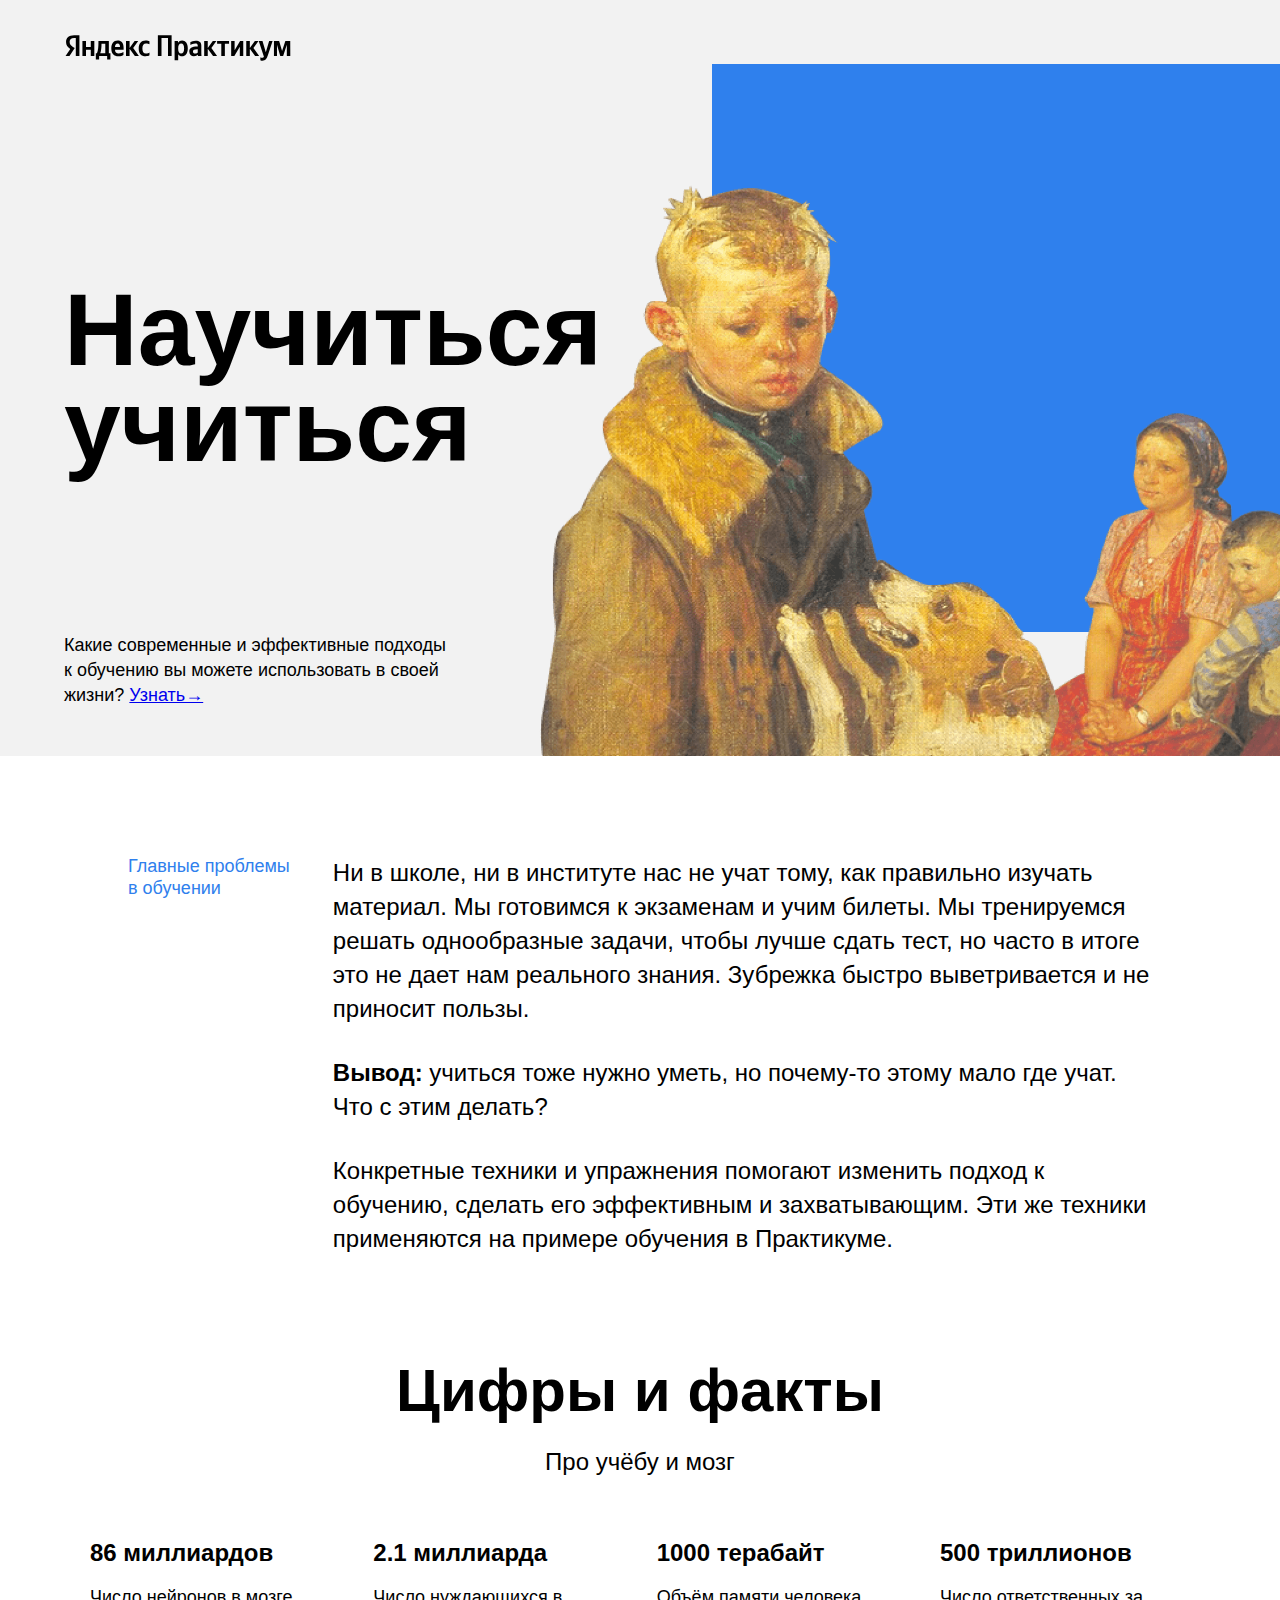
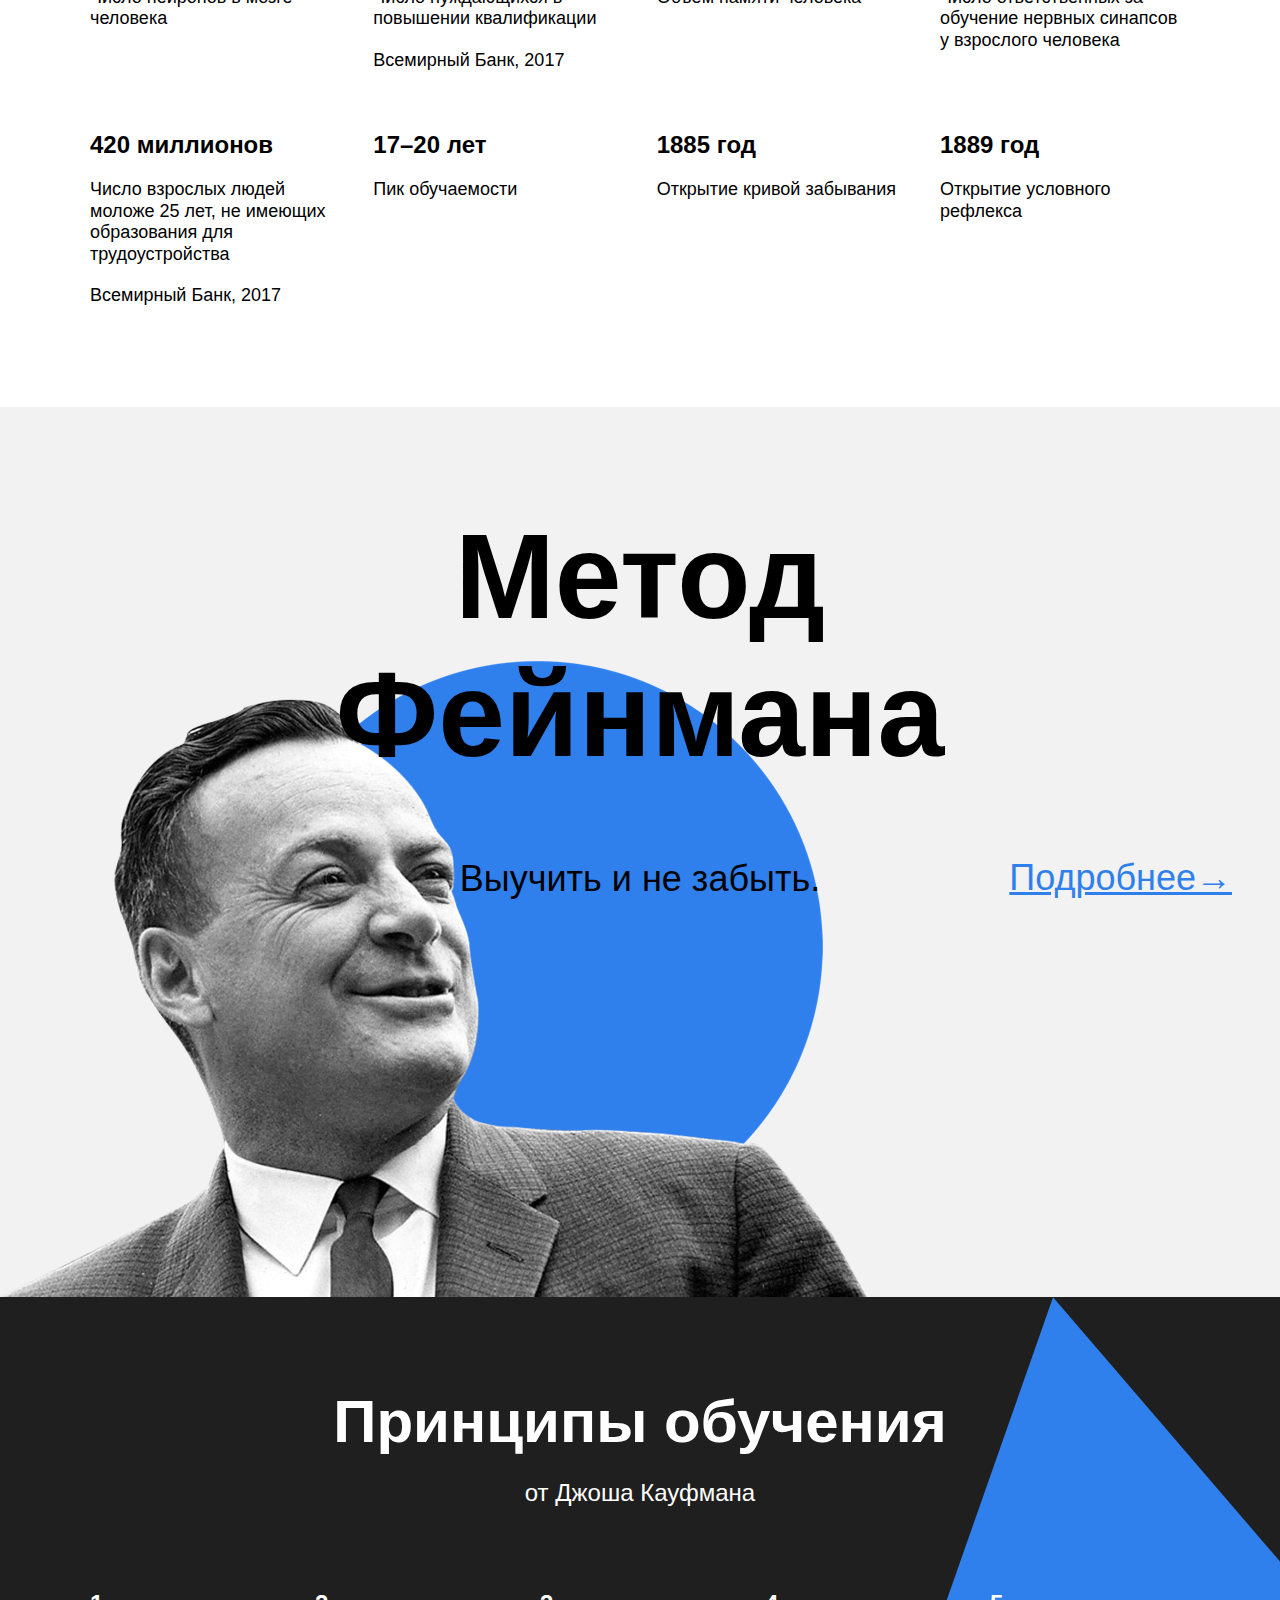
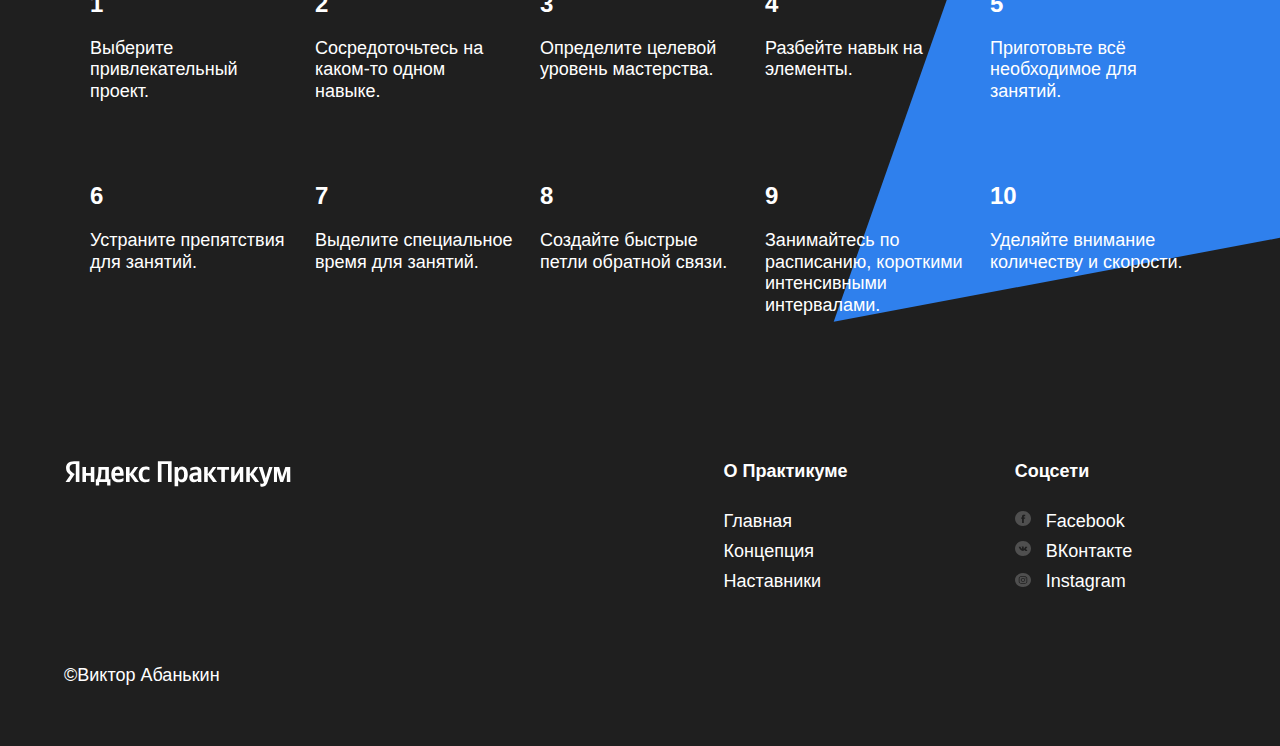
==== index.html @ 5f10776d "Готовая работа" ====
<!DOCTYPE html>
<html lang="ru">
<head>
    <meta charset="UTF-8">
    <meta name="viewport" content="width=device-width, initial-scale=1.0">
    <link rel="stylesheet" href="normalize.css">
    <link rel="stylesheet" href="style.css">
    <title>Научить учиться</title>
</head>

<body class="page">
    <header class="header"> 
        <img class="logo logo_place_header" src="images/logo_place_header.svg" alt="Yandex">
        <h1 class="title header__title">Научиться учиться</h1>
        <p class="subtitle header__subtitle">Какие современные и эффективные подходы к обучению вы можете использовать в своей жизни?        <a href="#" lang="ru" class="header__link">Узнать→</a></p>
        <img class="main-illustration header__main-illustration" src="images/two_again.png" alt="[изображение из картины 'опять двойка']">
        <div class="square-pic header__square-pic"></div>
    </header>

    <div class="content">
        <section class="description">
            <div class="two-columns">
                <h2 class="two-columns__brief">Главные проблемы в обучении</h2>
                <div class="two-columns__main-text">
                <p class="two-columns__paragraph">Ни в школе, ни в институте нас не учат тому, как правильно изучать материал. Мы готовимся к экзаменам и учим билеты. Мы тренируемся решать однообразные задачи, чтобы лучше сдать тест, но часто в итоге это не дает нам реального знания. Зубрежка быстро выветривается и не приносит пользы.</p>
                <p class="two-columns__paragraph two-columns__paragraph_dop"><span class="two-columns__span-accent">Вывод:</span> учиться тоже нужно уметь, но почему-то этому мало где учат. Что с этим делать?</p>
                <p class="two-columns__paragraph two-columns__paragraph_dop">Конкретные техники и упражнения помогают изменить подход к обучению, сделать его эффективным и захватывающим. Эти же техники применяются на примере обучения в Практикуме.</p>
                </div>
            </div>
        </section>       
        <section class="digits">
            <h3 class="title section-title section-title_margin">Цифры и факты</h3>
            <p class="subtitle section-subtitle">Про учёбу и мозг</p>
            <div class="table table_margin">
                <div class="table__cell">
                    <h4 class="table__heading">86 миллиардов</h4>
                    <p class="table__text">Число нейронов в мозге человека</p>
                </div>
                <div class="table__cell">
                    <h4 class="table__heading">2.1 миллиарда</h4>
                    <p class="table__text">Число нуждающихся в повышении квалификации</p>
                    <p class="table__text">Всемирный Банк, 2017</p>
                </div>
                <div class="table__cell">
                    <h4 class="table__heading">1000 терабайт</h4>
                    <p class="table__text">Объём памяти человека</p>
                </div>    
                <div class="table__cell">
                    <h4 class="table__heading">500 триллионов</h4>
                    <p class="table__text">Число ответственных за обучение нервных синапсов у взрослого человека</p>
                </div>
                <div class="table__cell">
                    <h4 class="table__heading">420 миллионов</h4>
                    <p class="table__text">Число взрослых людей моложе 25 лет, не имеющих образования для трудоустройства</p>
                    <p class="table__text">Всемирный Банк, 2017</p>
                </div>
                <div class="table__cell">
                    <h4 class="table__heading">17–20 лет</h4>
                    <p class="table__text">Пик обучаемости</p>
                </div>
                <div class="table__cell">
                    <h4 class="table__heading">1885 год</h4>
                    <p class="table__text">Открытие кривой забывания</p>
                </div>
                <div class="table__cell">
                    <h4 class="table__heading">1889 год</h4>
                    <p class="table__text">Открытие условного рефлекса</p>
                </div>
            </div>       
        </section>    
        <sectoin class="feynman">
            <div>
                <h5 class="title feynman__title">Метод Фейнмана</h5>
                <p class ="subtitle feynman__subtitle">Выучить и не забыть.</p>
            </div>
            <img class="feynman__main-illustration" src="images/feynman.png" alt="[Фотография Фейнмана]">
            <a href="#" lang="ru" class="feynman__link">Подробнее→</a>
        </sectoin>    
        <section class="kaufman digits">
            <h6 class="section-title_theme_dark section-title title">Принципы обучения</h6>
            <p class="section-subtitle_theme_dark section-subtitle subtitle">от Джоша Кауфмана</p>
            <div class="table table_theme_dark">
                <div class="table__cell-theme-dark">
                    <h7 class="table__heading_theme_dark table__heading">1</h7>
                    <p class="table__text_theme_dark table__text">Выберите привлекательный проект.</p>
                </div>
                <div class="table__cell-theme-dark">
                    <h7 class="table__heading_theme_dark table__heading">2</h7>
                    <p class="table__text_theme_dark table__text">Сосредоточьтесь на каком-то одном навыке.</p>
                </div>
                <div class="table__cell-theme-dark">
                    <h7 class="table__heading_theme_dark table__heading">3</h7>
                    <p class="table__text_theme_dark table__text">Определите целевой уровень мастерства.</p>
                </div>
                <div class="table__cell-theme-dark">
                    <h7 class="table__heading_theme_dark table__heading">4</h7>
                    <p class="table__text_theme_dark table__text">Разбейте навык на элементы.</p>
                </div>
                <div class="table__cell-theme-dark">
                    <h7 class="table__heading_theme_dark table__heading">5</h7>
                    <p class="table__text_theme_dark table__text">Приготовьте всё необходимое для занятий.</p>
                </div>
                <div class="table__cell-theme-dark">
                    <h7 class="table__heading_theme_dark table__heading">6</h7>
                    <p class="table__text_theme_dark table__text">Устраните препятствия для занятий.</p>
                </div>
                <div class="table__cell-theme-dark">
                    <h7 class="table__heading_theme_dark table__heading">7</h7>
                    <p class="table__text_theme_dark table__text">Выделите специальное время для занятий.</p>
                </div>
                <div class="table__cell-theme-dark">
                    <h7 class="table__heading_theme_dark table__heading">8</h7>
                    <p class="table__text_theme_dark table__text">Создайте быстрые петли обратной связи.</p>
                </div>
                <div class="table__cell-theme-dark">
                    <h7 class="table__heading_theme_dark table__heading">9</h7>
                    <p class="table__text_theme_dark table__text">Занимайтесь по расписанию, короткими интенсивными интервалами.</p>
                </div>
                <div class="table__cell-theme-dark">
                    <h7 class="table__heading_theme_dark table__heading">10</h7>
                    <p class="table__text_theme_dark table__text">Уделяйте внимание количеству и скорости.</p>
                </div>
            </div> 
            <div class="kaufman__triangle"></div>     
        </section>
    </div>

    <footer class="footer">
        <div class="footer__columns">
            <div class="footer__column-copyright">
                <img class="logo logo_place_footer" src="images/logo_place_footer.svg" alt="Yandex">
                <div class="footer__author">©Виктор Абанькин</div>
            </div>
            <div class="footer__column-dop">
                <div class="footer__column-info">
                    <h8 class="footer__column-heading subtitle">О Практикуме</h8>
                    <div class="footer__column-links subtitle">
                        <a href="#" lang="ru" class="footer__column-link footer__column-link_first">Главная</a>
                        <a href="#" lang="ru" class="footer__column-link">Концепция</a>
                        <a href="#" lang="ru" class="footer__column-link footer__column-link_last">Наставники</a>
                    </div>
                </div>
                <div class="footer__column-social">
                    <h8 class="footer__column-heading subtitle">Соцсети</h8>
                    <div class="footer__column-links subtitle">
                        <a href="#" lang="en" class="footer__column-link footer__column-link_first">
                            <img class="footer__social-icon" src="images/facebook_color_white.svg" alt="[Значок]">
                            Facebook</a>
                        <a href="#" lang="ru" class="footer__column-link">
                            <img class="footer__social-icon" src="images/vk_color_white.svg" alt="[Значок]">
                            ВКонтакте</a>
                        <a href="#" lang="en" class="footer__column-link footer__column-link_last">
                            <img class="footer__social-icon" src="images/instagram_color_white.svg" alt="[Значок]">
                            Instagram</a>
                    </div>
                </div>
            </div>
        </div>
    </footer>


</body>
</html>
---- style.css ----
.page {
    font-family: 'Helvetica Neue', 'Arial', sans-serif;
    min-width: 1100px;
    max-width: 1600px; 
    width: 100vw;
    margin: 0;
    padding: 0;
    display: flex;
    flex-wrap: wrap;
    background-size: cover;    
    position: relative;
    width: 100%;
    height: 100%;
}

.header {
    background-color: #f2f2f2 ;
    min-height: 600px;
    max-height: 756px;
    position: relative;
    width: 100vw;
    height: 100vh;
    margin-bottom: 100px;
    display: flex;
    flex-wrap: wrap;
    align-self: center; 
}

.logo {
    width: 228px;
    height: 32px;
}

.logo_place_header {
    top: 30px;
    left: 64px;
    justify-self: center;
    z-index: 3;
    position: absolute;
    
}

.header__title {
    width: 730px;
    line-height: 96px;
    margin-left: 64px;
    font-size: 102px;
    z-index: 3;
    align-self: center;
    margin-top: 0;
    margin-bottom: 0;
}

.title {
    font-weight: 600;
    
}

.header__subtitle {
    width: 388px;
    line-height: 25px;
    bottom:30px;
    left: 64px;
    font-size: 18px;
    z-index: 3;
    position: absolute;
}

.subtitle {
    font-weight: normal;
}

.main-illustration {
    width: 765px;
    height: 608px;
}

.header__main-illustration {
    right: 0;
    bottom: 0;
    position: absolute;
    z-index: 2;   
}

.square-pic {
    width: 568px;
    height: 568px;
}

.header__square-pic {
    background-color:  #2f80ed;
    top: 64px;
    right: 0;
    position: absolute;
    z-index: 1;
}


.description {
    width: 100%;
    width: 100vw;
    padding: 0;
    margin: 0;
    display: flex; 
    min-width: 1100px;
    max-width: 1600px;   
}

.two-columns {
    display: flex;
    top: 100px;
    width: 80%;
    justify-content: space-between;
    margin-left: 10%;
    margin-right: 10%;
}

.two-columns__brief {
    width: 175px;
    line-height: 1.2;
    font-size: 18px;
    font-weight: normal;
    color: #2f80ed;
    margin-top: 0;
}

.two-columns__main-text {
    font-size: 24px;
    line-height: 34px;
    font-weight: 600;
    width: 80%;
    min-width: 784px;
    align-items: stretch;
    flex-wrap: wrap;
}

.two-columns__paragraph {
    font-size: 24px;
    line-height: 34px;
    font-weight: normal;
    flex-wrap: wrap;
    margin: 0;
    
}

.two-columns__paragraph_dop {
    margin-top: 30px;
}

.two-columns__span-accent {
    font-weight: bold;
}

.digits {
    min-width: 1100px;
    max-width: 1600px; 
    width: 100vw;
    padding: 0;
    margin: 0;
    width: 100vw;   
}

.section-title {
    line-height: 1.15;
    font-size: 60px;
    width: 60%;
    margin-left: 20%;
    margin-right: 20%;
    text-align: center;
}

.section-title_margin {
    margin-top: 100px;
    margin-bottom: 20px;
}

.section-subtitle {
    margin:0;
    line-height: 34px;
    font-size: 24px;
    width: 60%;
    margin-left: 20%;
    margin-right: 20%;
    text-align: center;
}

.table {
    width: 1100px;
    display: flex; 
    flex-wrap: wrap;
    flex-direction: row;
    justify-content: space-between;
    margin-right: auto;
    margin-left: auto;
}

.table_margin {
    margin-bottom: 100px;
}

.table__cell {
    margin-top: 60px;
    width: 250px; 
}

.table__heading {
    margin: 0;
    line-height: 1.15;
    font-size: 24px;
    font-weight: 600;
}

.table__text {
    line-height: 1.2;
    font-size: 18px;
    font-weight: normal;
    margin-top: 20px;
    margin-bottom: 0;
}

.feynman {
    background-color: #f2f2f2;
    display: flex;
    justify-content: center;
    position: relative;
    width: 100vw;
    height: 890px;
    padding: 0;
    margin: 0;
    text-align: center;
    min-width: 1100px;
    max-width: 1600px; 
    width: 100vw;
}

.feynman__title {
    font-size: 120px;
    margin-top: 100px;
    margin-left: auto;
    margin-right: auto;
    margin-bottom: 70px;
    width: 648px;
    line-height: 1.15;
    position: relative;
    z-index: 5;   
}

.feynman__subtitle {
    line-height: 51px;
    font-size: 36px;
    text-align: center;
    position: relative;
    z-index: 2;
}

.feynman__main-illustration {
    width: 867px;
    height: 637px;
    left:0;
    bottom: 0;
    position: absolute;
    z-index: 1;   
}

.feynman__link {
    line-height: 51px;
    font-size: 36px;
    font-weight: normal;
    color: #2f80ed;
    position: absolute;
    right: 48px;
    top: 50%;
}

.kaufman{
    background-color: #1f1f1f;
    overflow: hidden;
    color: white;
    padding: 0;
    margin: 0;   
    position: relative;
    background-image: url(images/kaufman-triangle.svg);
    background-size: 877px 877px;
    background-repeat: no-repeat;
    background-position: top right -210px;
}

.table_theme_dark {
    margin: 0 auto;
    padding-top: 80px;
}

.section-title_theme_dark {
    margin-bottom: 20px;
    margin-top: 90px;
}

.section-subtitle_theme_dark{
    margin-top: 0;
    margin-bottom: 0;
}

.table__cell-theme-dark {
    width: 200px;
    margin-bottom: 80px;
}

.table__heading_theme_dark {
    margin: 0;
}

.footer {
    min-height: 350px;
    background-color: #1f1f1f;
    width: 100%;
    padding: 0;
    margin: 0;

}

.footer__columns {
    margin-top: 60px;
    margin-bottom: 40px;
    width: 90%;
    margin-left: auto;
    margin-right: auto;
    color: white;
    display: flex;
    flex-wrap: wrap;
    flex-basis: 711px;
}

.footer__column-copyright{
    width: 50%;
}

.logo_place_footer{}

.footer__author {
    bottom: 40px;
    position: absolute;
    line-height: 25px;
    font-size: 18px;
    font-weight: normal;
    margin-top: 18px;
    margin-bottom: 18px;
}

.footer__column-dop {
    display: flex;
    flex-wrap: wrap; 
    justify-content: space-around; 
    width: 50%;
    float: left;
}

.footer__column-heading{
    line-height: 30px;
    font-size: 18px;
    font-weight: 600;
}

.footer__column-links {
    display: flex;
    flex-direction: column;
}

.footer__column-link{
    color: white;
    line-height: 30px;
    font-size: 18px;
    text-decoration: none;
}

.footer__column-link_first {
    margin-top: 20px;
}

.footer__column-link_last {
    margin-bottom: 16px;
}

.footer__social-icon {
    margin-right: 10px;
}
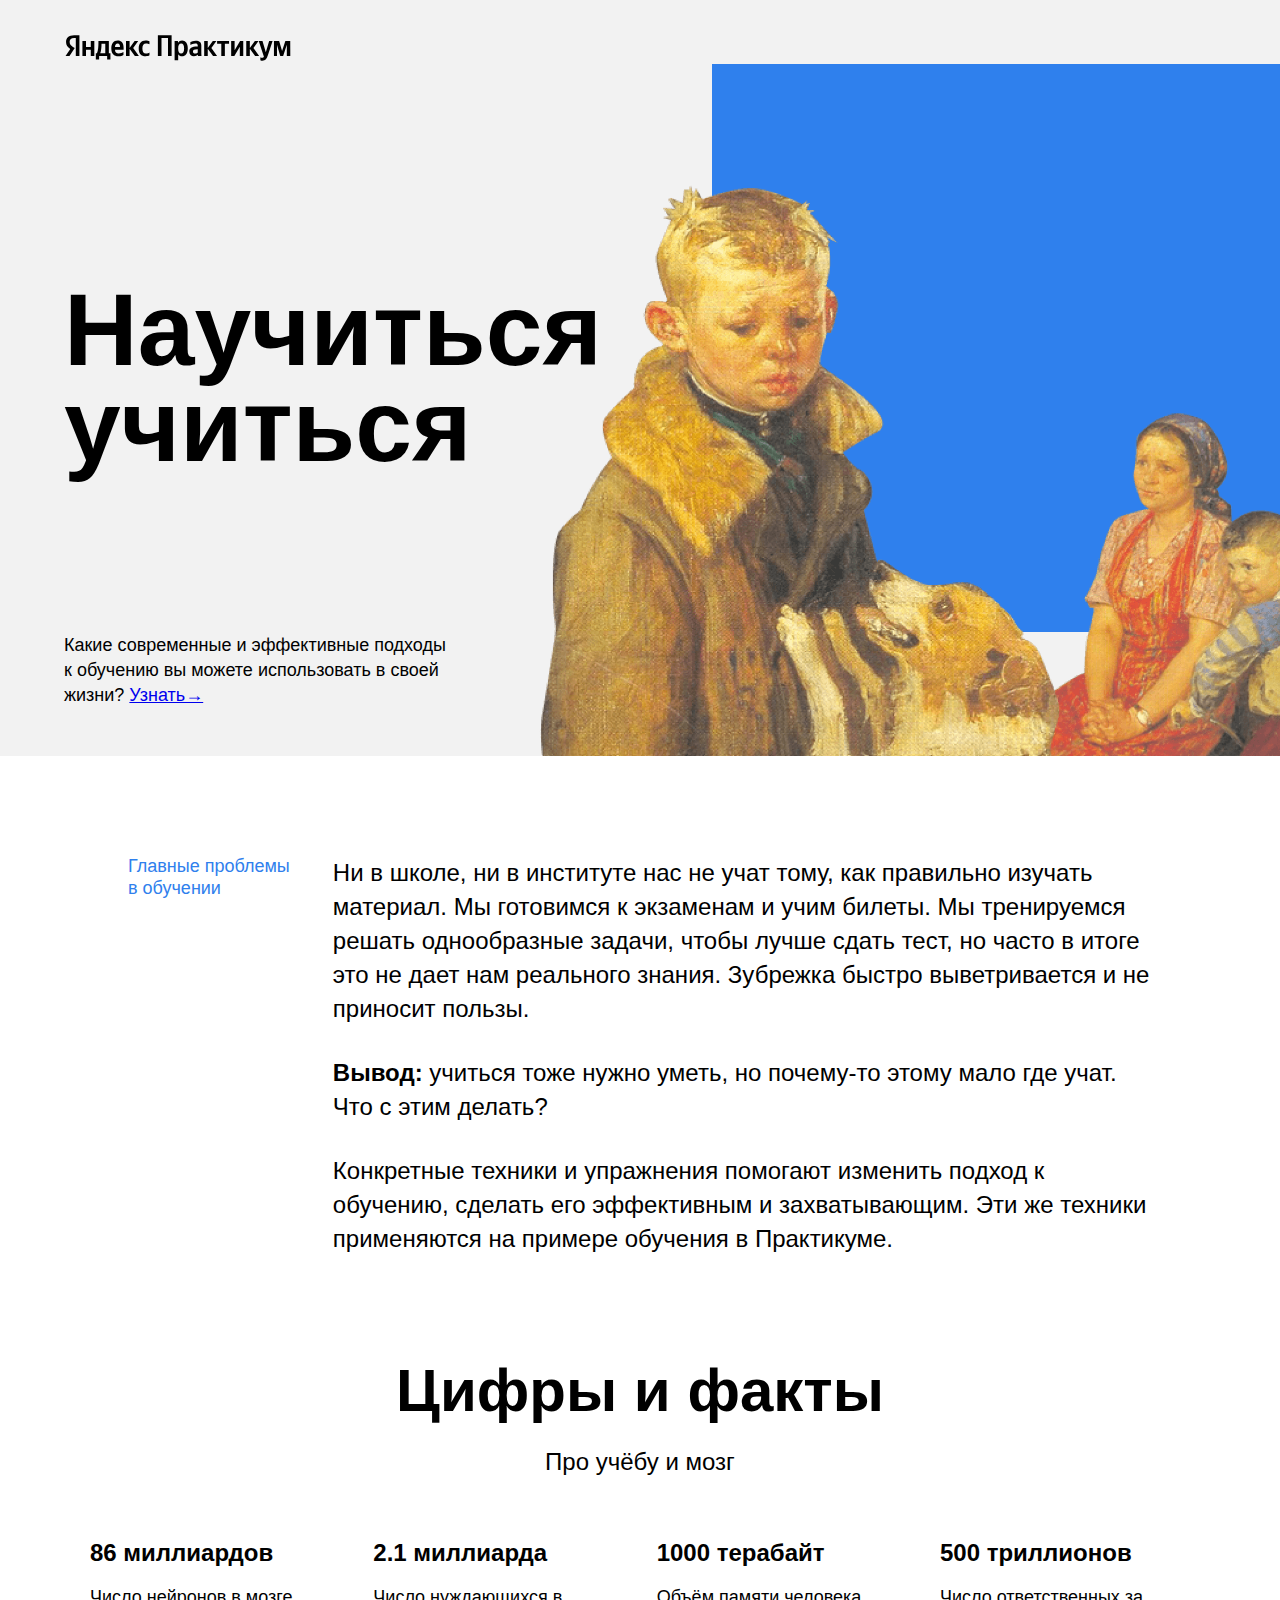
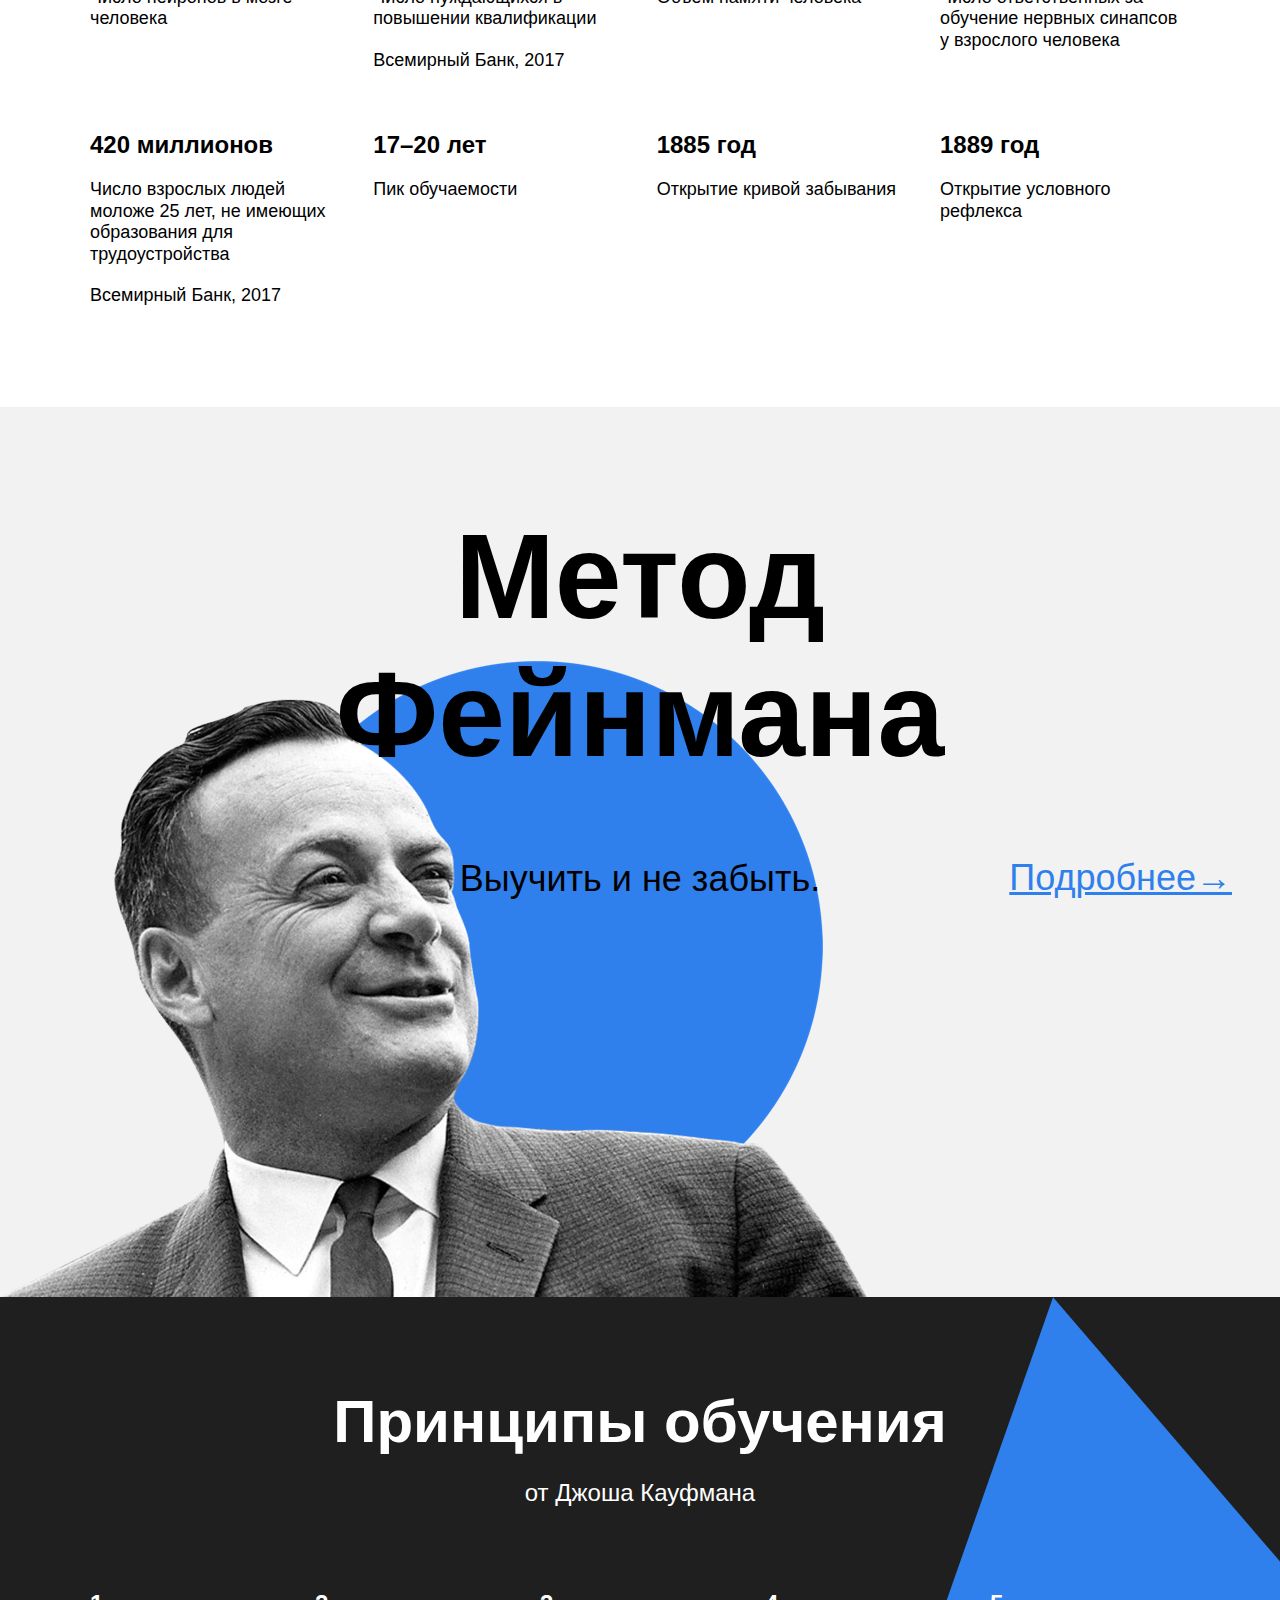
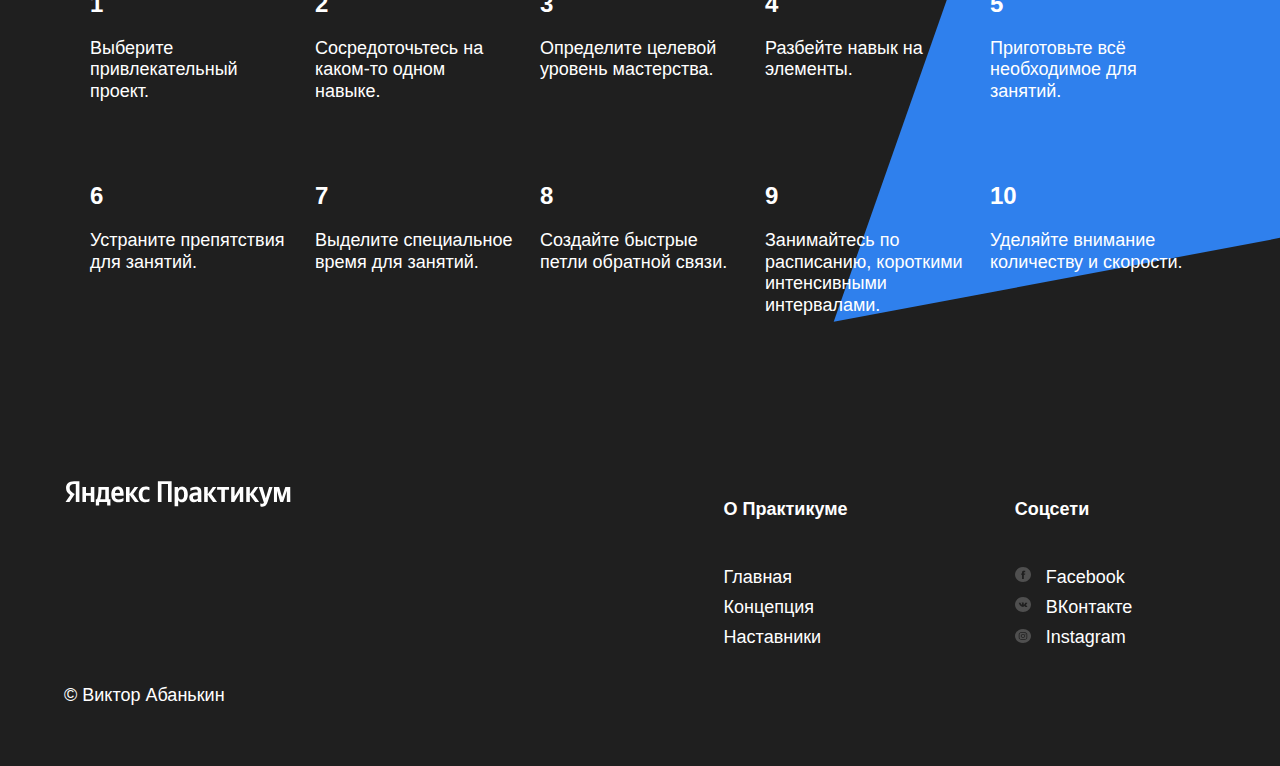
==== commit 5f341ddd: "изменение прокрутки, редактирование расположения в каталоге, поправка стилей" ====
--- a/index.html
+++ b/index.html
@@ -3,21 +3,21 @@
 <head>
     <meta charset="UTF-8">
     <meta name="viewport" content="width=device-width, initial-scale=1.0">
-    <link rel="stylesheet" href="normalize.css">
-    <link rel="stylesheet" href="style.css">
+    <link rel="stylesheet" href="styles/normalize.css">
+    <link rel="stylesheet" href="styles/style.css">
     <title>Научить учиться</title>
 </head>
 
 <body class="page">
     <header class="header"> 
-        <img class="logo logo_place_header" src="images/logo_place_header.svg" alt="Yandex">
-        <h1 class="title header__title">Научиться учиться</h1>
-        <p class="subtitle header__subtitle">Какие современные и эффективные подходы к обучению вы можете использовать в своей жизни?        <a href="#" lang="ru" class="header__link">Узнать→</a></p>
+        <img class="logo logo_place_header" src="images/logo_place_header.svg" alt="Яндекс">
+        <h1 class="header__title">Научиться учиться</h1>
+        <p class="header__subtitle">Какие современные и эффективные подходы к обучению вы можете использовать в своей жизни?        <a href="#" lang="ru" class="header__link">Узнать→</a></p>
         <img class="main-illustration header__main-illustration" src="images/two_again.png" alt="[изображение из картины 'опять двойка']">
         <div class="square-pic header__square-pic"></div>
     </header>
 
-    <div class="content">
+    <section class="content">
         <section class="description">
             <div class="two-columns">
                 <h2 class="two-columns__brief">Главные проблемы в обучении</h2>
@@ -29,111 +29,108 @@
             </div>
         </section>       
         <section class="digits">
-            <h3 class="title section-title section-title_margin">Цифры и факты</h3>
-            <p class="subtitle section-subtitle">Про учёбу и мозг</p>
-            <div class="table table_margin">
+            <h3 class="section-title">Цифры и факты</h3>
+            <p class="section-subtitle">Про учёбу и мозг</p>
+            <div class="table">
                 <div class="table__cell">
-                    <h4 class="table__heading">86 миллиардов</h4>
+                    <p class="table__heading">86 миллиардов</p>
                     <p class="table__text">Число нейронов в мозге человека</p>
                 </div>
                 <div class="table__cell">
-                    <h4 class="table__heading">2.1 миллиарда</h4>
+                    <p class="table__heading">2.1 миллиарда</p>
                     <p class="table__text">Число нуждающихся в повышении квалификации</p>
                     <p class="table__text">Всемирный Банк, 2017</p>
                 </div>
                 <div class="table__cell">
-                    <h4 class="table__heading">1000 терабайт</h4>
+                    <p class="table__heading">1000 терабайт</p>
                     <p class="table__text">Объём памяти человека</p>
                 </div>    
                 <div class="table__cell">
-                    <h4 class="table__heading">500 триллионов</h4>
+                    <p class="table__heading">500 триллионов</p>
                     <p class="table__text">Число ответственных за обучение нервных синапсов у взрослого человека</p>
                 </div>
                 <div class="table__cell">
-                    <h4 class="table__heading">420 миллионов</h4>
+                    <p class="table__heading">420 миллионов</p>
                     <p class="table__text">Число взрослых людей моложе 25 лет, не имеющих образования для трудоустройства</p>
                     <p class="table__text">Всемирный Банк, 2017</p>
                 </div>
                 <div class="table__cell">
-                    <h4 class="table__heading">17–20 лет</h4>
+                    <p class="table__heading">17–20 лет</p>
                     <p class="table__text">Пик обучаемости</p>
                 </div>
                 <div class="table__cell">
-                    <h4 class="table__heading">1885 год</h4>
+                    <p class="table__heading">1885 год</p>
                     <p class="table__text">Открытие кривой забывания</p>
                 </div>
                 <div class="table__cell">
-                    <h4 class="table__heading">1889 год</h4>
+                    <p class="table__heading">1889 год</p>
                     <p class="table__text">Открытие условного рефлекса</p>
                 </div>
             </div>       
         </section>    
         <sectoin class="feynman">
-            <div>
-                <h5 class="title feynman__title">Метод Фейнмана</h5>
-                <p class ="subtitle feynman__subtitle">Выучить и не забыть.</p>
-            </div>
-            <img class="feynman__main-illustration" src="images/feynman.png" alt="[Фотография Фейнмана]">
+            <h4 class="feynman__title">Метод Фейнмана</h4>
+            <p class ="feynman__subtitle">Выучить и не забыть.</p>
             <a href="#" lang="ru" class="feynman__link">Подробнее→</a>
         </sectoin>    
-        <section class="kaufman digits">
-            <h6 class="section-title_theme_dark section-title title">Принципы обучения</h6>
-            <p class="section-subtitle_theme_dark section-subtitle subtitle">от Джоша Кауфмана</p>
+        <section class="kaufman">
+            <h5 class="section-title section-title_theme_dark">Принципы обучения</h5>
+            <p class="section-subtitle section-subtitle_theme_dark ">от Джоша Кауфмана</p>
             <div class="table table_theme_dark">
-                <div class="table__cell-theme-dark">
-                    <h7 class="table__heading_theme_dark table__heading">1</h7>
-                    <p class="table__text_theme_dark table__text">Выберите привлекательный проект.</p>
+                <div class="table__cell table__cell_theme_dark">
+                    <p class="table__heading table__heading_theme_dark">1</p>
+                    <p class="table__text table__text_theme_dark">Выберите привлекательный проект.</p>
                 </div>
-                <div class="table__cell-theme-dark">
-                    <h7 class="table__heading_theme_dark table__heading">2</h7>
-                    <p class="table__text_theme_dark table__text">Сосредоточьтесь на каком-то одном навыке.</p>
+                <div class="table__cell table__cell_theme_dark">
+                    <p class="table__heading table__heading_theme_dark">2</p>
+                    <p class="table__text table__text_theme_dark">Сосредоточьтесь на каком-то одном навыке.</p>
                 </div>
-                <div class="table__cell-theme-dark">
-                    <h7 class="table__heading_theme_dark table__heading">3</h7>
-                    <p class="table__text_theme_dark table__text">Определите целевой уровень мастерства.</p>
+                <div class="table__cell table__cell_theme_dark">
+                    <p class="table__heading table__heading_theme_dark">3</p>
+                    <p class="table__text table__text_theme_dark">Определите целевой уровень мастерства.</p>
                 </div>
-                <div class="table__cell-theme-dark">
-                    <h7 class="table__heading_theme_dark table__heading">4</h7>
-                    <p class="table__text_theme_dark table__text">Разбейте навык на элементы.</p>
+                <div class="table__cell table__cell_theme_dark">
+                    <p class="table__heading table__heading_theme_dark">4</p>
+                    <p class="table__text table__text_theme_dark">Разбейте навык на элементы.</p>
                 </div>
-                <div class="table__cell-theme-dark">
-                    <h7 class="table__heading_theme_dark table__heading">5</h7>
-                    <p class="table__text_theme_dark table__text">Приготовьте всё необходимое для занятий.</p>
+                <div class="table__cell table__cell_theme_dark">
+                    <p class="table__heading table__heading_theme_dark">5</p>
+                    <p class="table__text table__text_theme_dark">Приготовьте всё необходимое для занятий.</p>
                 </div>
-                <div class="table__cell-theme-dark">
-                    <h7 class="table__heading_theme_dark table__heading">6</h7>
-                    <p class="table__text_theme_dark table__text">Устраните препятствия для занятий.</p>
+                <div class="table__cell table__cell_theme_dark">
+                    <p class="table__heading table__heading_theme_dark">6</p>
+                    <p class="table__text table__text_theme_dark">Устраните препятствия для занятий.</p>
                 </div>
-                <div class="table__cell-theme-dark">
-                    <h7 class="table__heading_theme_dark table__heading">7</h7>
-                    <p class="table__text_theme_dark table__text">Выделите специальное время для занятий.</p>
+                <div class="table__cell table__cell_theme_dark">
+                    <p class="table__heading table__heading_theme_dark">7</p>
+                    <p class="table__text table__text_theme_dark">Выделите специальное время для занятий.</p>
                 </div>
-                <div class="table__cell-theme-dark">
-                    <h7 class="table__heading_theme_dark table__heading">8</h7>
-                    <p class="table__text_theme_dark table__text">Создайте быстрые петли обратной связи.</p>
+                <div class="table__cell table__cell_theme_dark">
+                    <p class="table__heading table__heading_theme_dark">8</p>
+                    <p class="table__text table__text_theme_dark">Создайте быстрые петли обратной связи.</p>
                 </div>
-                <div class="table__cell-theme-dark">
-                    <h7 class="table__heading_theme_dark table__heading">9</h7>
-                    <p class="table__text_theme_dark table__text">Занимайтесь по расписанию, короткими интенсивными интервалами.</p>
+                <div class="table__cell table__cell_theme_dark">
+                    <p class="table__heading table__heading_theme_dark">9</p>
+                    <p class="table__text table__text_theme_dark">Занимайтесь по расписанию, короткими интенсивными интервалами.</p>
                 </div>
-                <div class="table__cell-theme-dark">
-                    <h7 class="table__heading_theme_dark table__heading">10</h7>
-                    <p class="table__text_theme_dark table__text">Уделяйте внимание количеству и скорости.</p>
+                <div class="table__cell table__cell_theme_dark">
+                    <p class="table__heading table__heading_theme_dark">10</p>
+                    <p class="table__text table__text_theme_dark">Уделяйте внимание количеству и скорости.</p>
                 </div>
             </div> 
             <div class="kaufman__triangle"></div>     
         </section>
-    </div>
+    </section>
 
     <footer class="footer">
         <div class="footer__columns">
             <div class="footer__column-copyright">
-                <img class="logo logo_place_footer" src="images/logo_place_footer.svg" alt="Yandex">
-                <div class="footer__author">©Виктор Абанькин</div>
+                <img class="logo logo_place_footer" src="images/logo_place_footer.svg" alt="Яндекс">
+                <div class="footer__author">&copy Виктор Абанькин</div>
             </div>
             <div class="footer__column-dop">
                 <div class="footer__column-info">
-                    <h8 class="footer__column-heading subtitle">О Практикуме</h8>
+                    <p class="footer__column-heading subtitle">О Практикуме</p>
                     <div class="footer__column-links subtitle">
                         <a href="#" lang="ru" class="footer__column-link footer__column-link_first">Главная</a>
                         <a href="#" lang="ru" class="footer__column-link">Концепция</a>
@@ -141,7 +138,7 @@
                     </div>
                 </div>
                 <div class="footer__column-social">
-                    <h8 class="footer__column-heading subtitle">Соцсети</h8>
+                    <p class="footer__column-heading subtitle">Соцсети</p>
                     <div class="footer__column-links subtitle">
                         <a href="#" lang="en" class="footer__column-link footer__column-link_first">
                             <img class="footer__social-icon" src="images/facebook_color_white.svg" alt="[Значок]">
--- a/styles/style.css
+++ b/styles/style.css
@@ -0,0 +1,375 @@
+.page {
+    font-family: 'Helvetica Neue', 'Arial', sans-serif;
+    min-width: 1100px;
+    max-width: 1600px;
+    margin: 0;
+    padding: 0;
+    display: flex;
+    flex-wrap: wrap;
+    background-size: cover;
+    position: relative;
+    height: 100%;
+}
+
+.header {
+    background-color: #f2f2f2;
+    min-height: 600px;
+    max-height: 756px;
+    position: relative;
+    width: 100vw;
+    height: 100vh;
+    margin-bottom: 100px;
+    display: flex;
+    flex-wrap: wrap;
+    align-self: center; 
+}
+
+.logo {
+    width: 228px;
+    height: 32px;
+}
+
+.logo_place_header {
+    top: 30px;
+    left: 64px;
+    justify-self: center;
+    z-index: 3;
+    position: absolute;
+    
+}
+
+.header__title {
+    width: 730px;
+    line-height: 96px;
+    margin-left: 64px;
+    font-size: 102px;
+    z-index: 3;
+    align-self: center;
+    margin-top: 0;
+    margin-bottom: 0;
+    font-weight: 600;
+}
+
+.header__subtitle {
+    width: 388px;
+    line-height: 25px;
+    bottom:30px;
+    left: 64px;
+    font-size: 18px;
+    z-index: 3;
+    position: absolute;
+    font-weight: normal;
+}
+
+.main-illustration {
+    width: 765px;
+    height: 608px;
+}
+
+.header__main-illustration {
+    right: 0;
+    bottom: 0;
+    position: absolute;
+    z-index: 2;   
+}
+
+.square-pic {
+    width: 568px;
+    height: 568px;
+}
+
+.header__square-pic {
+    background-color:  #2f80ed;
+    top: 64px;
+    right: 0;
+    position: absolute;
+    z-index: 1;
+}
+
+
+.description {
+    width: 100%;   
+    padding: 0;
+    margin: 0;
+    display: flex;
+    min-width: 1100px;
+    max-width: 1600px;   
+}
+
+.two-columns {
+    display: flex;
+    top: 100px;
+    width: 80%;
+    justify-content: space-between;
+    margin-left: 10%;
+    margin-right: 10%;
+}
+
+.two-columns__brief {
+    width: 175px;
+    line-height: 1.2;
+    font-size: 18px;
+    font-weight: normal;
+    color: #2f80ed;
+    margin-top: 0;
+}
+
+.two-columns__main-text {
+    font-size: 24px;
+    line-height: 34px;
+    font-weight: 600;
+    width: 80%;
+    min-width: 784px;
+    align-items: stretch;
+    flex-wrap: wrap;
+}
+
+.two-columns__paragraph {
+    font-size: 24px;
+    line-height: 34px;
+    font-weight: normal;
+    flex-wrap: wrap;
+    margin: 0;    
+}
+
+.two-columns__paragraph_dop {
+    margin-top: 30px;
+}
+
+.two-columns__span-accent {
+    font-weight: bold;
+}
+
+.digits {
+    min-width: 1100px;
+    max-width: 1600px;   
+    padding: 0;
+    margin: 0;
+}
+
+.section-title {
+    line-height: 1.15;
+    font-size: 60px;
+    width: 60%;
+    text-align: center;
+    font-weight: 600;
+    margin: 100px auto 20px;
+}
+
+.section-subtitle {
+    margin: 0 auto;
+    line-height: 34px;
+    font-size: 24px;
+    width: 60%;
+    text-align: center;
+    font-weight: normal;
+}
+
+.table {
+    width: 1100px;
+    display: flex;
+    flex-wrap: wrap;
+    flex-direction: row;
+    justify-content: space-between;
+    margin-right: auto;
+    margin-left: auto;
+    margin-bottom: 100px;
+}
+
+.table__cell {
+    margin-top: 60px;
+    width: 250px; 
+}
+
+.table__heading {
+    margin: 0;
+    line-height: 1.15;
+    font-size: 24px;
+    font-weight: 600;
+}
+
+.table__text {
+    line-height: 1.2;
+    font-size: 18px;
+    font-weight: normal;
+    margin-top: 20px;
+    margin-bottom: 0;
+}
+
+.feynman {
+    display: flex;
+    flex-direction: column; 
+    background-color: #f2f2f2;
+    height: 890px;
+    min-width: 1100px;
+    max-width: 1600px;
+    position: relative;
+    background-image: url("/images/feynman.png");
+    background-repeat: no-repeat;
+    background-position: bottom left;
+}
+
+.feynman__title {
+    padding-top: 100px;
+    width: 648px;
+    line-height: 1.15;
+    font-size: 120px;
+    font-weight: 600;
+    text-align: center;
+    margin: 0 auto;
+}
+
+.feynman__subtitle {
+    line-height: 51px;
+    font-size: 36px;
+    font-weight: normal;
+    text-align: center;
+    margin: 0;
+    padding-top: 70px;
+}
+
+.feynman__link {
+    line-height: 51px;
+    font-size: 36px;
+    font-weight: normal;
+    color: #2f80ed;
+    position: absolute;
+    right: 48px;
+    top: 50%;
+}
+
+.kaufman{
+    background-color: #1f1f1f;
+    overflow: hidden;
+    color: white;
+    padding: 0;
+    margin: 0;
+    position: relative;
+    background-image: url(/images/kaufman-triangle.svg);
+    background-size: 877px 877px;
+    background-repeat: no-repeat;
+    background-position: top right -210px;
+    min-width: 1100px;
+    max-width: 1600px;
+}
+
+.table_theme_dark {
+    margin: 0 auto 100px;
+    width: 1100px;
+    display: flex;
+    flex-wrap: wrap;
+    flex-direction: row;
+    justify-content: space-between;     
+}
+
+.section-title_theme_dark {    
+    margin: 90px auto 20px;
+    font-weight: 600;
+    line-height: 1.15;
+    font-size: 60px;
+    width: 60%;   
+    text-align: center;
+}
+
+.section-subtitle_theme_dark{
+    margin: 0 auto;
+    font-weight: normal;    
+    line-height: 34px;
+    font-size: 24px;
+    width: 60%;  
+    text-align: center;
+}
+
+.table__cell_theme_dark {
+    width: 200px;
+    margin-top: 80px;
+}
+
+.table__heading_theme_dark {
+    margin: 0;
+    line-height: 1.15;
+    font-size: 24px;
+    font-weight: 600;
+}
+
+.table__text_theme_dark {
+    line-height: 1.2;
+    font-size: 18px;
+    font-weight: normal;
+    margin-top: 20px;
+    margin-bottom: 0;
+}
+
+.footer {
+    min-height: 350px;
+    background-color: #1f1f1f;
+    width: 100%;
+    padding: 0;
+    margin: 0;
+}
+
+.footer__columns {
+    margin-top: 60px;
+    margin-bottom: 40px;
+    width: 90%;
+    margin-left: auto;
+    margin-right: auto;
+    color: white;
+    display: flex;
+    flex-wrap: wrap;
+    flex-basis: 711px;
+}
+
+.footer__column-copyright{
+    width: 50%;
+}
+
+.logo_place_footer{}
+
+.footer__author {
+    bottom: 40px;
+    position: absolute;
+    line-height: 25px;
+    font-size: 18px;
+    font-weight: normal;
+    margin-top: 18px;
+    margin-bottom: 18px;
+}
+
+.footer__column-dop {
+    display: flex;
+    flex-wrap: wrap;
+    justify-content: space-around;
+    width: 50%;
+    float: left;
+}
+
+.footer__column-heading{
+    line-height: 30px;
+    font-size: 18px;
+    font-weight: 600;
+}
+
+.footer__column-links {
+    display: flex;
+    flex-direction: column;
+}
+
+.footer__column-link{
+    color: white;
+    line-height: 30px;
+    font-size: 18px;
+    text-decoration: none;
+}
+
+.footer__column-link_first {
+    margin-top: 20px;
+}
+
+.footer__column-link_last {
+    margin-bottom: 16px;
+}
+
+.footer__social-icon {
+    margin-right: 10px;
+}
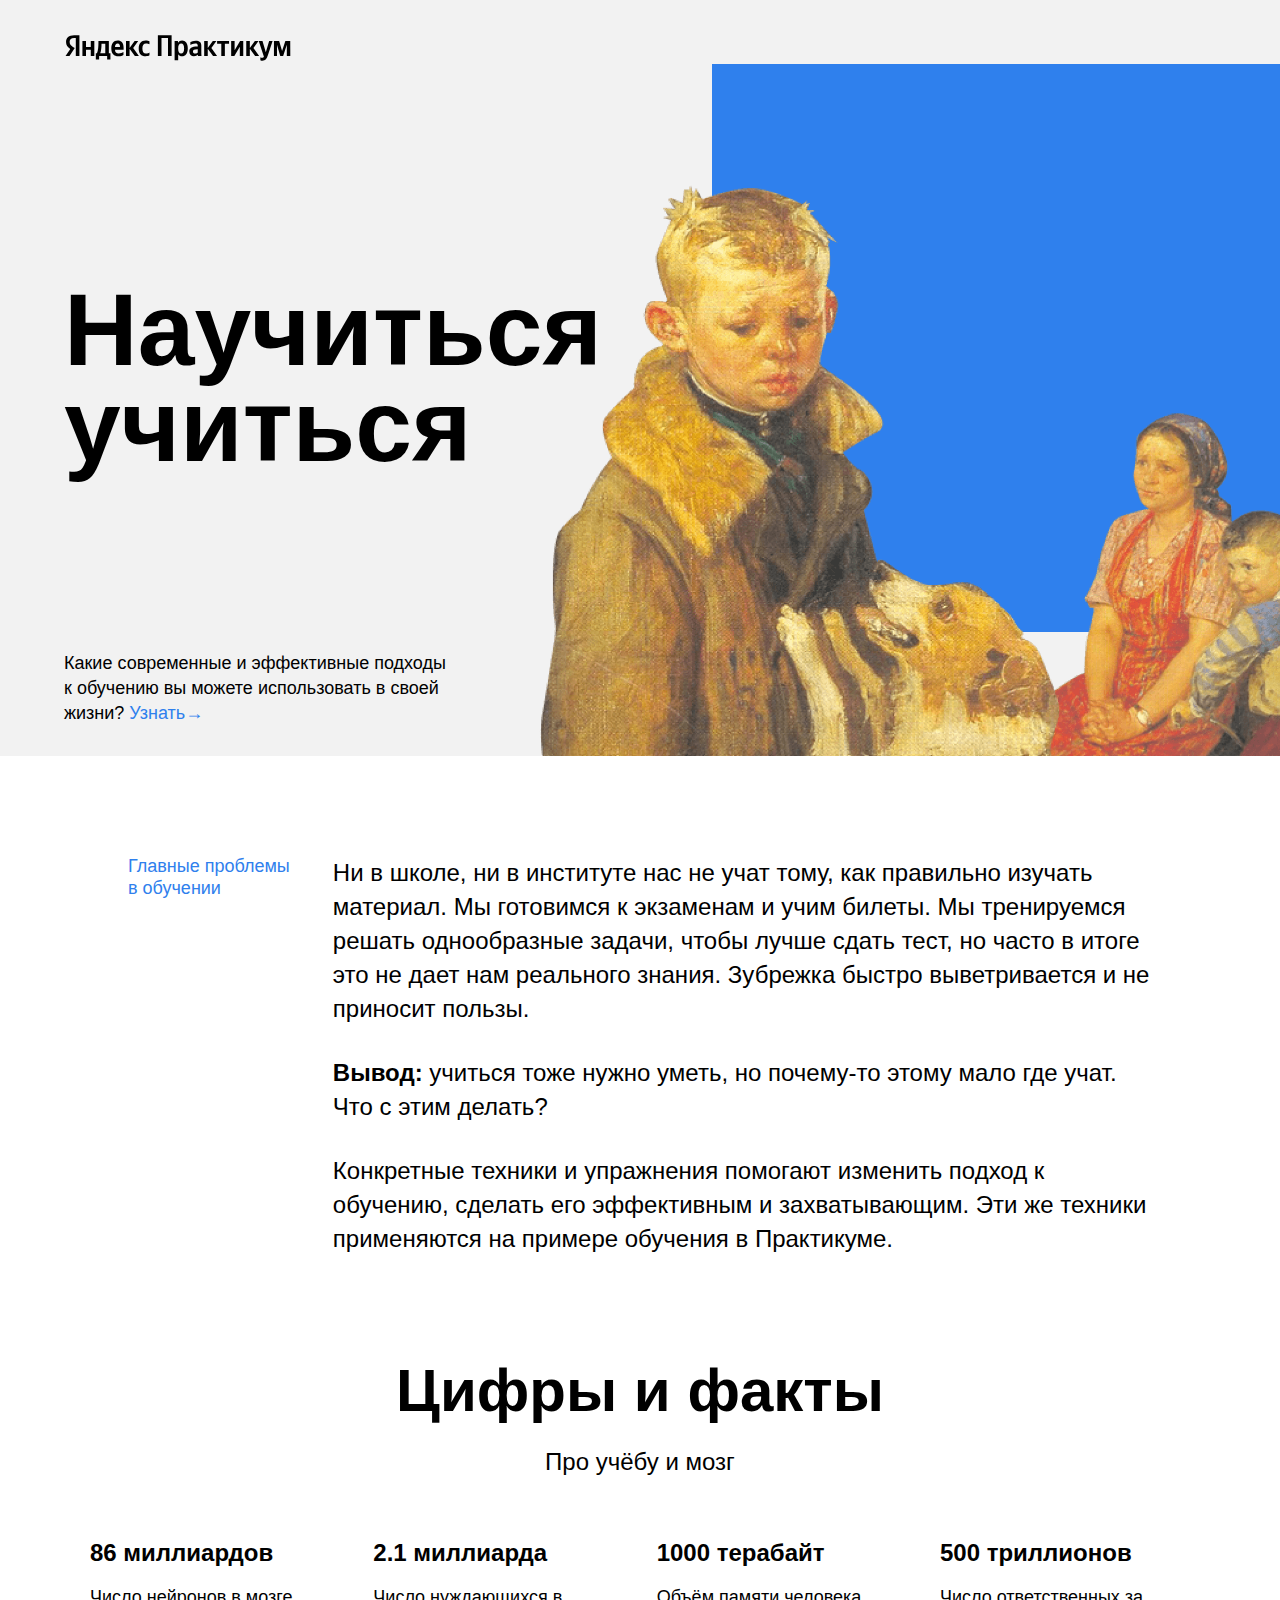
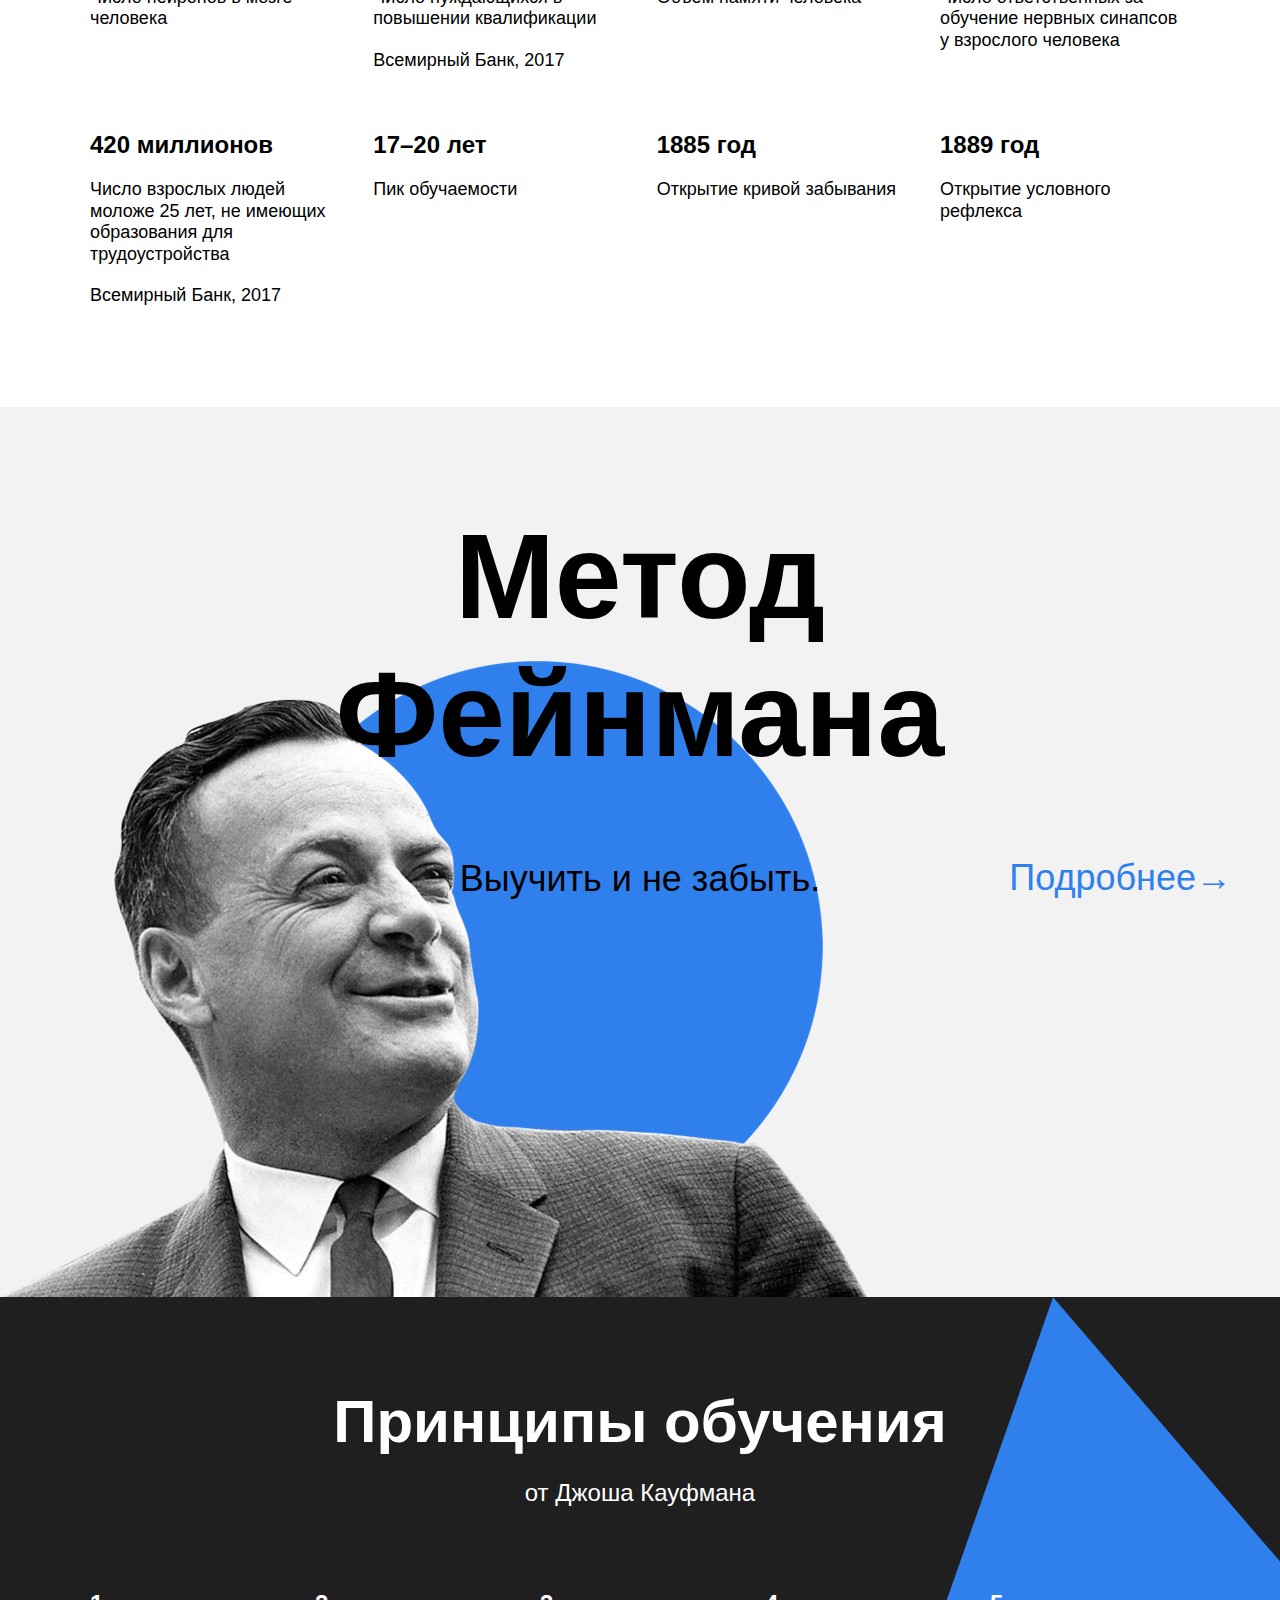
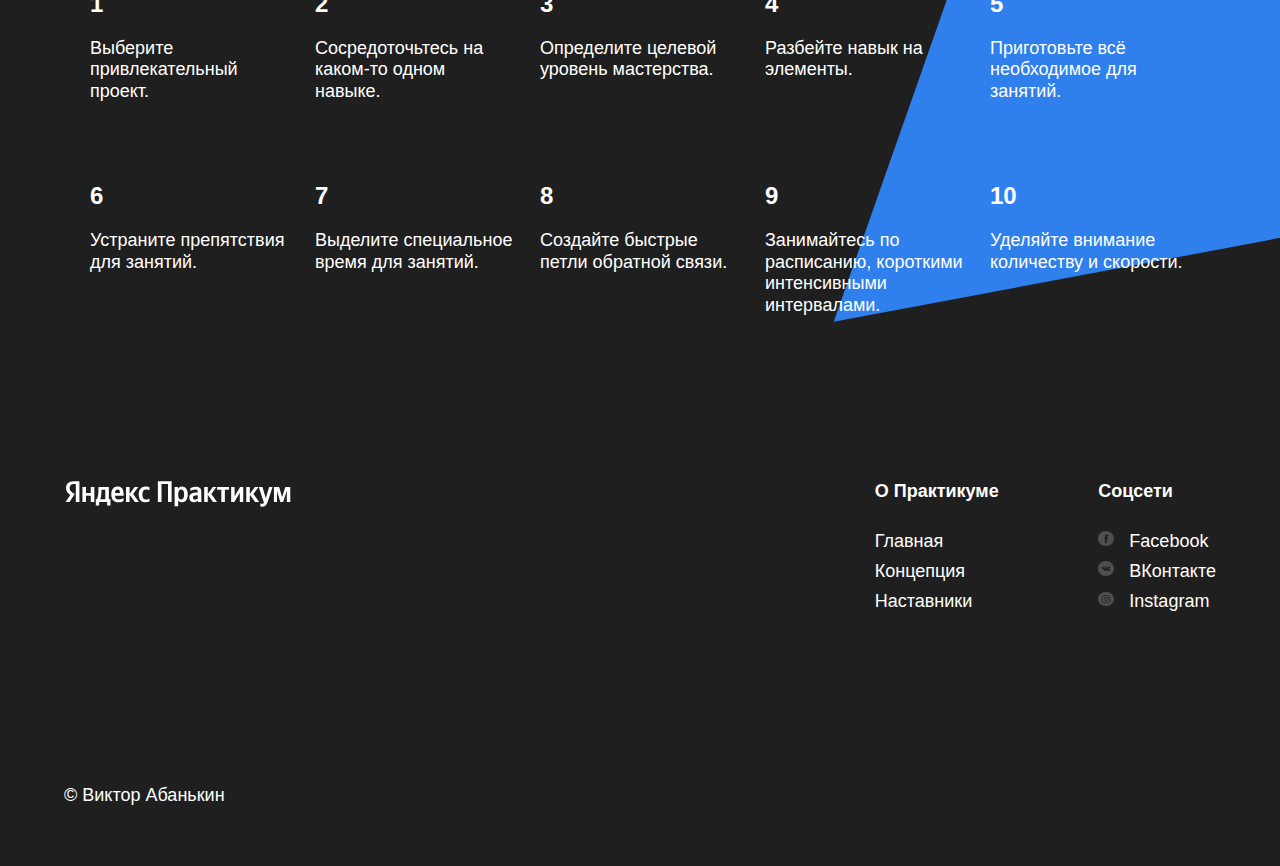
==== commit 9761f25b: "Изменение структуры заголовков, изменение построение подвала, изменение путей до картинок, удаление " ====
--- a/index.html
+++ b/index.html
@@ -12,54 +12,56 @@
     <header class="header"> 
         <img class="logo logo_place_header" src="images/logo_place_header.svg" alt="Яндекс">
         <h1 class="header__title">Научиться учиться</h1>
-        <p class="header__subtitle">Какие современные и эффективные подходы к обучению вы можете использовать в своей жизни?        <a href="#" lang="ru" class="header__link">Узнать→</a></p>
-        <img class="main-illustration header__main-illustration" src="images/two_again.png" alt="[изображение из картины 'опять двойка']">
+        <p class="header__subtitle">Какие современные и эффективные подходы к обучению вы можете использовать в своей жизни?
+            <a href="#" lang="ru" class="header__link">Узнать&#8594;</a>
+        </p>
+        <img class="header__main-illustration" src="images/two_again.png" alt="[изображение из картины 'опять двойка']">
         <div class="square-pic header__square-pic"></div>
     </header>
 
-    <section class="content">
+    <main class="content">
         <section class="description">
             <div class="two-columns">
-                <h2 class="two-columns__brief">Главные проблемы в обучении</h2>
+                <p class="two-columns__brief">Главные проблемы в обучении</p>
                 <div class="two-columns__main-text">
-                <p class="two-columns__paragraph">Ни в школе, ни в институте нас не учат тому, как правильно изучать материал. Мы готовимся к экзаменам и учим билеты. Мы тренируемся решать однообразные задачи, чтобы лучше сдать тест, но часто в итоге это не дает нам реального знания. Зубрежка быстро выветривается и не приносит пользы.</p>
-                <p class="two-columns__paragraph two-columns__paragraph_dop"><span class="two-columns__span-accent">Вывод:</span> учиться тоже нужно уметь, но почему-то этому мало где учат. Что с этим делать?</p>
-                <p class="two-columns__paragraph two-columns__paragraph_dop">Конкретные техники и упражнения помогают изменить подход к обучению, сделать его эффективным и захватывающим. Эти же техники применяются на примере обучения в Практикуме.</p>
+                    <p class="two-columns__paragraph">Ни в школе, ни в институте нас не учат тому, как правильно изучать материал. Мы готовимся к экзаменам и учим билеты. Мы тренируемся решать однообразные задачи, чтобы лучше сдать тест, но часто в итоге это не дает нам реального знания. Зубрежка быстро выветривается и не приносит пользы.</p>
+                    <p class="two-columns__paragraph two-columns__paragraph_dop"><span class="two-columns__span-accent">Вывод:</span> учиться тоже нужно уметь, но почему-то этому мало где учат. Что с этим делать?</p>
+                    <p class="two-columns__paragraph two-columns__paragraph_dop">Конкретные техники и упражнения помогают изменить подход к обучению, сделать его эффективным и захватывающим. Эти же техники применяются на примере обучения в Практикуме.</p>
                 </div>
             </div>
         </section>       
         <section class="digits">
-            <h3 class="section-title">Цифры и факты</h3>
+            <h2 class="section-title">Цифры и факты</h2>
             <p class="section-subtitle">Про учёбу и мозг</p>
             <div class="table">
                 <div class="table__cell">
-                    <p class="table__heading">86 миллиардов</p>
+                    <h3 class="table__heading">86 миллиардов</h3>
                     <p class="table__text">Число нейронов в мозге человека</p>
                 </div>
                 <div class="table__cell">
-                    <p class="table__heading">2.1 миллиарда</p>
+                    <h3 class="table__heading">2.1 миллиарда</h3>
                     <p class="table__text">Число нуждающихся в повышении квалификации</p>
                     <p class="table__text">Всемирный Банк, 2017</p>
                 </div>
                 <div class="table__cell">
-                    <p class="table__heading">1000 терабайт</p>
+                    <h3 class="table__heading">1000 терабайт</h3>
                     <p class="table__text">Объём памяти человека</p>
                 </div>    
                 <div class="table__cell">
-                    <p class="table__heading">500 триллионов</p>
+                    <h3 class="table__heading">500 триллионов</h3>
                     <p class="table__text">Число ответственных за обучение нервных синапсов у взрослого человека</p>
                 </div>
                 <div class="table__cell">
-                    <p class="table__heading">420 миллионов</p>
+                    <h3 class="table__heading">420 миллионов</h3>
                     <p class="table__text">Число взрослых людей моложе 25 лет, не имеющих образования для трудоустройства</p>
                     <p class="table__text">Всемирный Банк, 2017</p>
                 </div>
                 <div class="table__cell">
-                    <p class="table__heading">17–20 лет</p>
+                    <h3 class="table__heading">17–20 лет</h3>
                     <p class="table__text">Пик обучаемости</p>
                 </div>
                 <div class="table__cell">
-                    <p class="table__heading">1885 год</p>
+                    <h3 class="table__heading">1885 год</h3>
                     <p class="table__text">Открытие кривой забывания</p>
                 </div>
                 <div class="table__cell">
@@ -68,90 +70,88 @@
                 </div>
             </div>       
         </section>    
-        <sectoin class="feynman">
-            <h4 class="feynman__title">Метод Фейнмана</h4>
+        <section class="feynman">
+            <h2 class="feynman__title">Метод Фейнмана</h2>
             <p class ="feynman__subtitle">Выучить и не забыть.</p>
-            <a href="#" lang="ru" class="feynman__link">Подробнее→</a>
-        </sectoin>    
+            <a href="#" lang="ru" class="feynman__link">Подробнее&#8594;</a>
+        </section>    
         <section class="kaufman">
-            <h5 class="section-title section-title_theme_dark">Принципы обучения</h5>
+            <h2 class="section-title section-title_theme_dark">Принципы обучения</h2>
             <p class="section-subtitle section-subtitle_theme_dark ">от Джоша Кауфмана</p>
             <div class="table table_theme_dark">
                 <div class="table__cell table__cell_theme_dark">
-                    <p class="table__heading table__heading_theme_dark">1</p>
+                    <h3 class="table__heading table__heading_theme_dark">1</h3>
                     <p class="table__text table__text_theme_dark">Выберите привлекательный проект.</p>
                 </div>
                 <div class="table__cell table__cell_theme_dark">
-                    <p class="table__heading table__heading_theme_dark">2</p>
+                    <h3 class="table__heading table__heading_theme_dark">2</h3>
                     <p class="table__text table__text_theme_dark">Сосредоточьтесь на каком-то одном навыке.</p>
                 </div>
                 <div class="table__cell table__cell_theme_dark">
-                    <p class="table__heading table__heading_theme_dark">3</p>
+                    <h3 class="table__heading table__heading_theme_dark">3</h3>
                     <p class="table__text table__text_theme_dark">Определите целевой уровень мастерства.</p>
                 </div>
                 <div class="table__cell table__cell_theme_dark">
-                    <p class="table__heading table__heading_theme_dark">4</p>
+                    <h3 class="table__heading table__heading_theme_dark">4</h3>
                     <p class="table__text table__text_theme_dark">Разбейте навык на элементы.</p>
                 </div>
                 <div class="table__cell table__cell_theme_dark">
-                    <p class="table__heading table__heading_theme_dark">5</p>
+                    <h3 class="table__heading table__heading_theme_dark">5</h3>
                     <p class="table__text table__text_theme_dark">Приготовьте всё необходимое для занятий.</p>
                 </div>
                 <div class="table__cell table__cell_theme_dark">
-                    <p class="table__heading table__heading_theme_dark">6</p>
+                    <h3 class="table__heading table__heading_theme_dark">6</h3>
                     <p class="table__text table__text_theme_dark">Устраните препятствия для занятий.</p>
                 </div>
                 <div class="table__cell table__cell_theme_dark">
-                    <p class="table__heading table__heading_theme_dark">7</p>
+                    <h3 class="table__heading table__heading_theme_dark">7</h3>
                     <p class="table__text table__text_theme_dark">Выделите специальное время для занятий.</p>
                 </div>
                 <div class="table__cell table__cell_theme_dark">
-                    <p class="table__heading table__heading_theme_dark">8</p>
+                    <h3 class="table__heading table__heading_theme_dark">8</h3>
                     <p class="table__text table__text_theme_dark">Создайте быстрые петли обратной связи.</p>
                 </div>
                 <div class="table__cell table__cell_theme_dark">
-                    <p class="table__heading table__heading_theme_dark">9</p>
+                    <h3 class="table__heading table__heading_theme_dark">9</h3>
                     <p class="table__text table__text_theme_dark">Занимайтесь по расписанию, короткими интенсивными интервалами.</p>
                 </div>
                 <div class="table__cell table__cell_theme_dark">
-                    <p class="table__heading table__heading_theme_dark">10</p>
+                    <h3 class="table__heading table__heading_theme_dark">10</h3>
                     <p class="table__text table__text_theme_dark">Уделяйте внимание количеству и скорости.</p>
                 </div>
             </div> 
             <div class="kaufman__triangle"></div>     
         </section>
-    </section>
+    </main>
 
     <footer class="footer">
         <div class="footer__columns">
-            <div class="footer__column-copyright">
+            <div class="footer__column footer__column_copyright">
                 <img class="logo logo_place_footer" src="images/logo_place_footer.svg" alt="Яндекс">
-                <div class="footer__author">&copy Виктор Абанькин</div>
+                <div class="footer__author">&copy; Виктор Абанькин</div>
             </div>
-            <div class="footer__column-dop">
-                <div class="footer__column-info">
-                    <p class="footer__column-heading subtitle">О Практикуме</p>
-                    <div class="footer__column-links subtitle">
-                        <a href="#" lang="ru" class="footer__column-link footer__column-link_first">Главная</a>
-                        <a href="#" lang="ru" class="footer__column-link">Концепция</a>
-                        <a href="#" lang="ru" class="footer__column-link footer__column-link_last">Наставники</a>
-                    </div>
-                </div>
-                <div class="footer__column-social">
-                    <p class="footer__column-heading subtitle">Соцсети</p>
-                    <div class="footer__column-links subtitle">
-                        <a href="#" lang="en" class="footer__column-link footer__column-link_first">
-                            <img class="footer__social-icon" src="images/facebook_color_white.svg" alt="[Значок]">
-                            Facebook</a>
-                        <a href="#" lang="ru" class="footer__column-link">
-                            <img class="footer__social-icon" src="images/vk_color_white.svg" alt="[Значок]">
-                            ВКонтакте</a>
-                        <a href="#" lang="en" class="footer__column-link footer__column-link_last">
-                            <img class="footer__social-icon" src="images/instagram_color_white.svg" alt="[Значок]">
-                            Instagram</a>
-                    </div>
-                </div>
+            <div class="footer__column footer__column_info">
+                <h4 class="footer__column-heading">О Практикуме</h4>
+                <nav class="footer__column-links">
+                    <a href="#" lang="ru" class="footer__column-link">Главная</a>
+                    <a href="#" lang="ru" class="footer__column-link">Концепция</a>
+                    <a href="#" lang="ru" class="footer__column-link">Наставники</a>
+                </nav>
             </div>
+            <div class="footer__column footer__column_social">
+                <h4 class="footer__column-heading">Соцсети</h4>
+                <nav class="footer__column-links">
+                    <a href="#" lang="en" class="footer__column-link">
+                        <img class="footer__social-icon" src="images/facebook_color_white.svg" alt="[Иконка facebook]">
+                        Facebook</a>
+                    <a href="#" lang="ru" class="footer__column-link">
+                        <img class="footer__social-icon" src="images/vk_color_white.svg" alt="[Иконка vk]">
+                        ВКонтакте</a>
+                    <a href="#" lang="en" class="footer__column-link">
+                        <img class="footer__social-icon" src="images/instagram_color_white.svg" alt="[Иконка instagram]">
+                        Instagram</a>
+                </nav>
+            </div>            
         </div>
     </footer>
 
--- a/styles/style.css
+++ b/styles/style.css
@@ -39,7 +39,7 @@
 }
 
 .header__title {
-    width: 730px;
+    max-width: 730px;
     line-height: 96px;
     margin-left: 64px;
     font-size: 102px;
@@ -51,7 +51,7 @@
 }
 
 .header__subtitle {
-    width: 388px;
+    max-width: 388px;
     line-height: 25px;
     bottom:30px;
     left: 64px;
@@ -59,18 +59,21 @@
     z-index: 3;
     position: absolute;
     font-weight: normal;
-}
-
-.main-illustration {
-    width: 765px;
-    height: 608px;
+    margin: 0 auto;
+}
+
+.header__link {
+    color: #2f80ed;
+    text-decoration: none;
 }
 
 .header__main-illustration {
     right: 0;
     bottom: 0;
     position: absolute;
-    z-index: 2;   
+    z-index: 2;
+    width: 765px;
+    height: 608px;
 }
 
 .square-pic {
@@ -88,7 +91,7 @@
 
 
 .description {
-    width: 100%;   
+    width: 100%;
     padding: 0;
     margin: 0;
     display: flex;
@@ -106,7 +109,7 @@
 }
 
 .two-columns__brief {
-    width: 175px;
+    max-width: 175px;
     line-height: 1.2;
     font-size: 18px;
     font-weight: normal;
@@ -142,7 +145,7 @@
 
 .digits {
     min-width: 1100px;
-    max-width: 1600px;   
+    max-width: 1600px;
     padding: 0;
     margin: 0;
 }
@@ -198,20 +201,20 @@
 
 .feynman {
     display: flex;
-    flex-direction: column; 
+    flex-direction: column;
     background-color: #f2f2f2;
-    height: 890px;
+    min-height: 890px;
     min-width: 1100px;
     max-width: 1600px;
     position: relative;
-    background-image: url("/images/feynman.png");
+    background-image: url(../images/feynman.png);
     background-repeat: no-repeat;
     background-position: bottom left;
 }
 
 .feynman__title {
     padding-top: 100px;
-    width: 648px;
+    max-width: 648px;
     line-height: 1.15;
     font-size: 120px;
     font-weight: 600;
@@ -236,6 +239,7 @@
     position: absolute;
     right: 48px;
     top: 50%;
+    text-decoration: none;
 }
 
 .kaufman{
@@ -245,7 +249,7 @@
     padding: 0;
     margin: 0;
     position: relative;
-    background-image: url(/images/kaufman-triangle.svg);
+    background-image: url(../images/kaufman-triangle.svg);
     background-size: 877px 877px;
     background-repeat: no-repeat;
     background-position: top right -210px;
@@ -267,16 +271,16 @@
     font-weight: 600;
     line-height: 1.15;
     font-size: 60px;
-    width: 60%;   
+    width: 60%;
     text-align: center;
 }
 
 .section-subtitle_theme_dark{
     margin: 0 auto;
-    font-weight: normal;    
+    font-weight: normal;
     line-height: 34px;
     font-size: 24px;
-    width: 60%;  
+    width: 60%;
     text-align: center;
 }
 
@@ -300,51 +304,62 @@
     margin-bottom: 0;
 }
 
-.footer {
-    min-height: 350px;
+.footer {    
     background-color: #1f1f1f;
     width: 100%;
-    padding: 0;
-    margin: 0;
+    padding:60px 0 40px;
+    margin: 0;
+    display: flex;
+    flex-wrap: wrap;
+    min-height: 350px;
 }
 
 .footer__columns {
-    margin-top: 60px;
-    margin-bottom: 40px;
     width: 90%;
     margin-left: auto;
     margin-right: auto;
     color: white;
     display: flex;
     flex-wrap: wrap;
+    justify-content: space-between;    
+}
+
+.footer__column_copyright{
+    display: flex;
+    flex-wrap: wrap;
+    justify-content: space-between;
     flex-basis: 711px;
-}
-
-.footer__column-copyright{
-    width: 50%;
+    flex-direction: column;
+    align-items: flex-start;
 }
 
 .logo_place_footer{}
 
 .footer__author {
-    bottom: 40px;
-    position: absolute;
     line-height: 25px;
     font-size: 18px;
     font-weight: normal;
-    margin-top: 18px;
-    margin-bottom: 18px;
-}
-
-.footer__column-dop {
-    display: flex;
-    flex-wrap: wrap;
-    justify-content: space-around;
-    width: 50%;
-    float: left;
+    margin: 18px 0;
+    bottom: 18px;
+    display: flex;
+}
+
+.footer__column_info {    
+    display: flex;
+    flex-wrap: wrap;
+    justify-content: flex-start;
+    flex-direction: column;
+}
+
+.footer__column_social {
+    display: flex;
+    flex-wrap: wrap;
+    justify-content: flex-start;
+    flex-direction: column;        
 }
 
 .footer__column-heading{
+    margin: 0;
     line-height: 30px;
     font-size: 18px;
     font-weight: 600;
@@ -362,14 +377,16 @@
     text-decoration: none;
 }
 
-.footer__column-link_first {
+.footer__column-link:first-child {
     margin-top: 20px;
 }
 
-.footer__column-link_last {
+.footer__column-link:last-child {
     margin-bottom: 16px;
 }
 
 .footer__social-icon {
     margin-right: 10px;
-}
+    height: 16px;
+    width: 16px;
+}
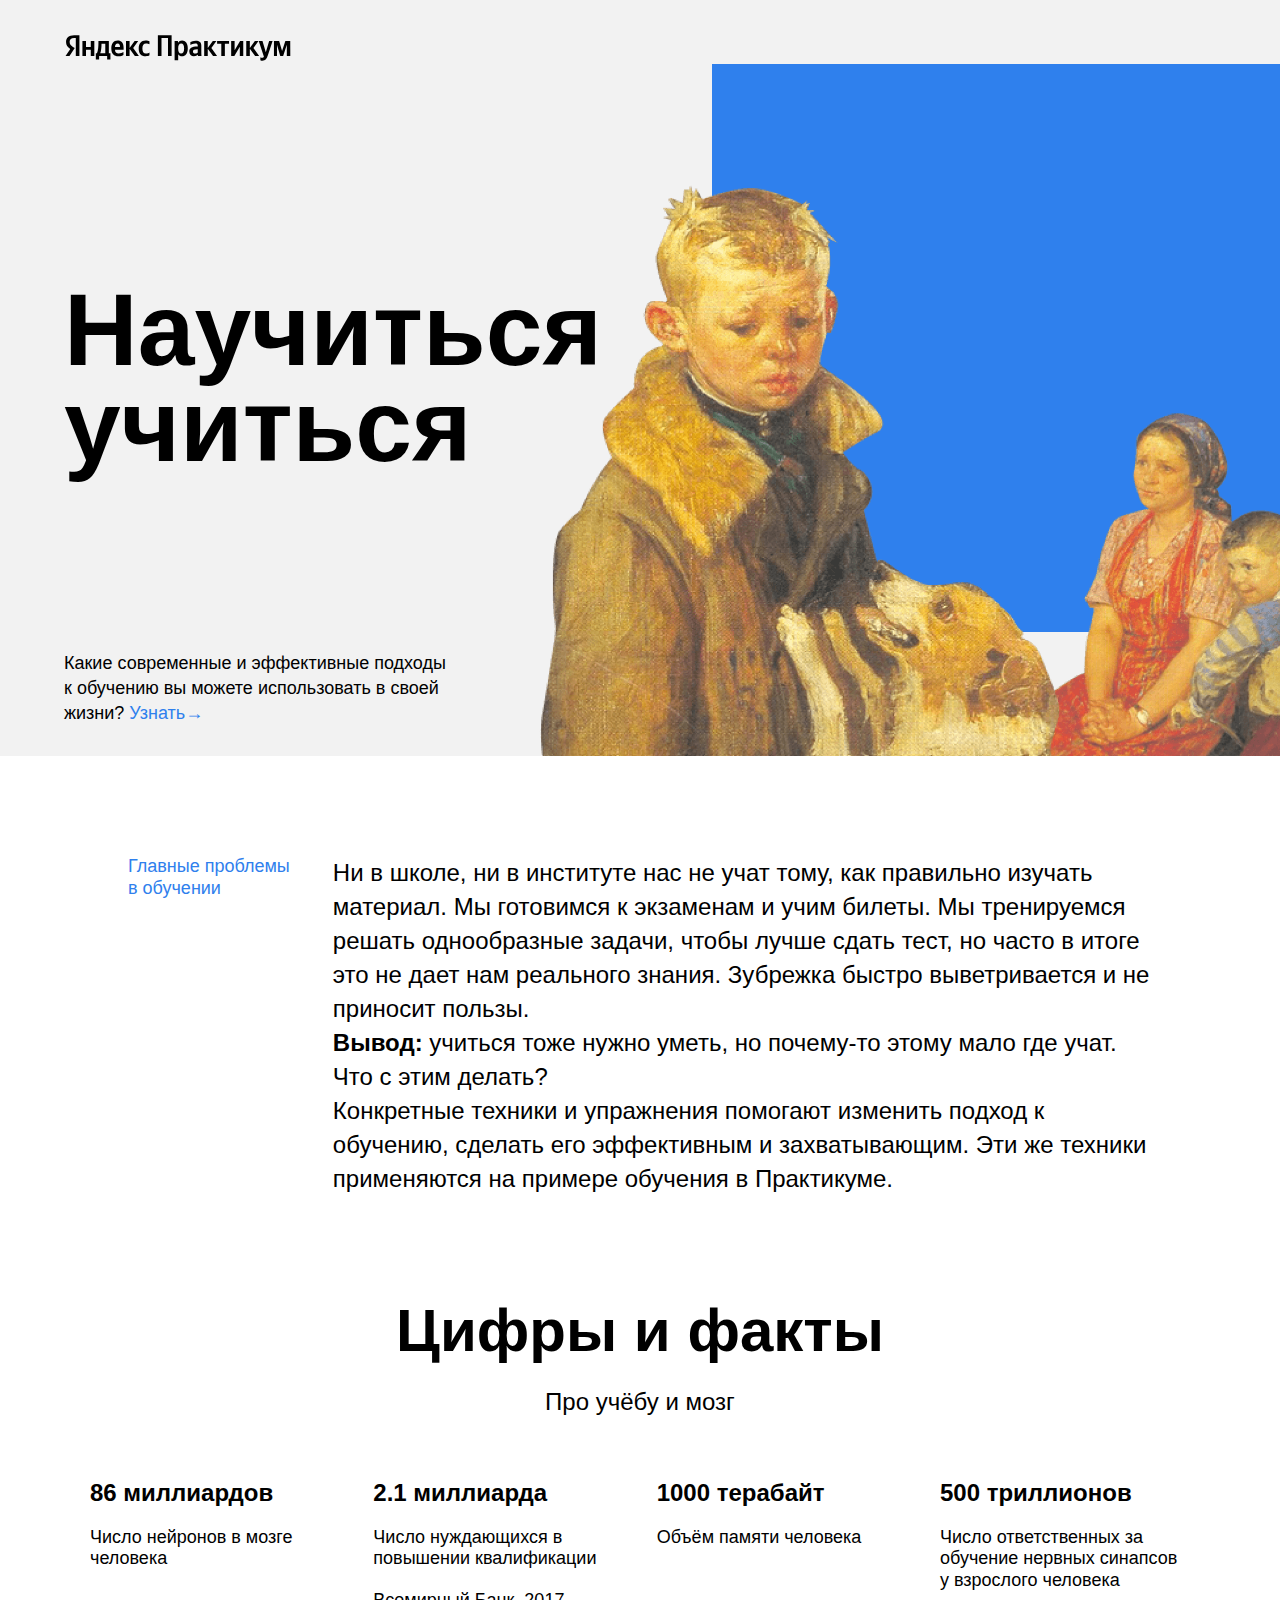
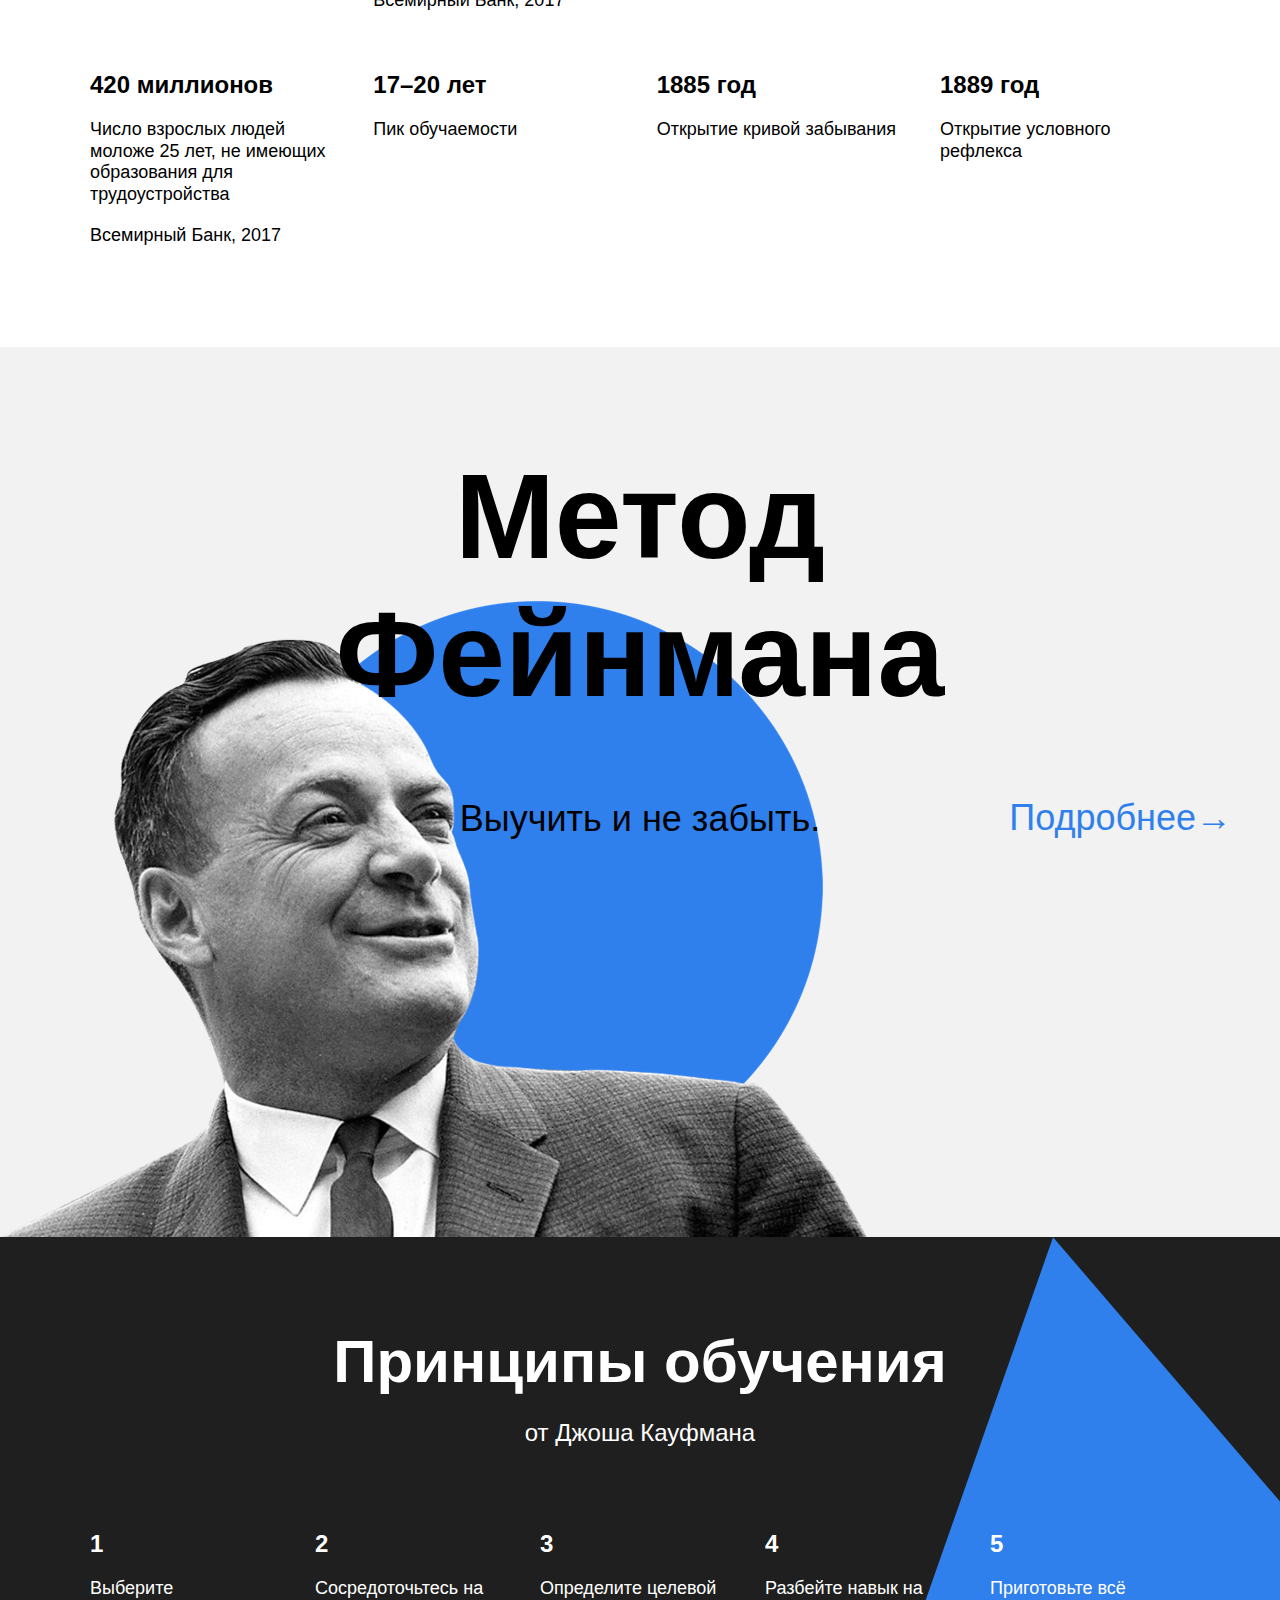
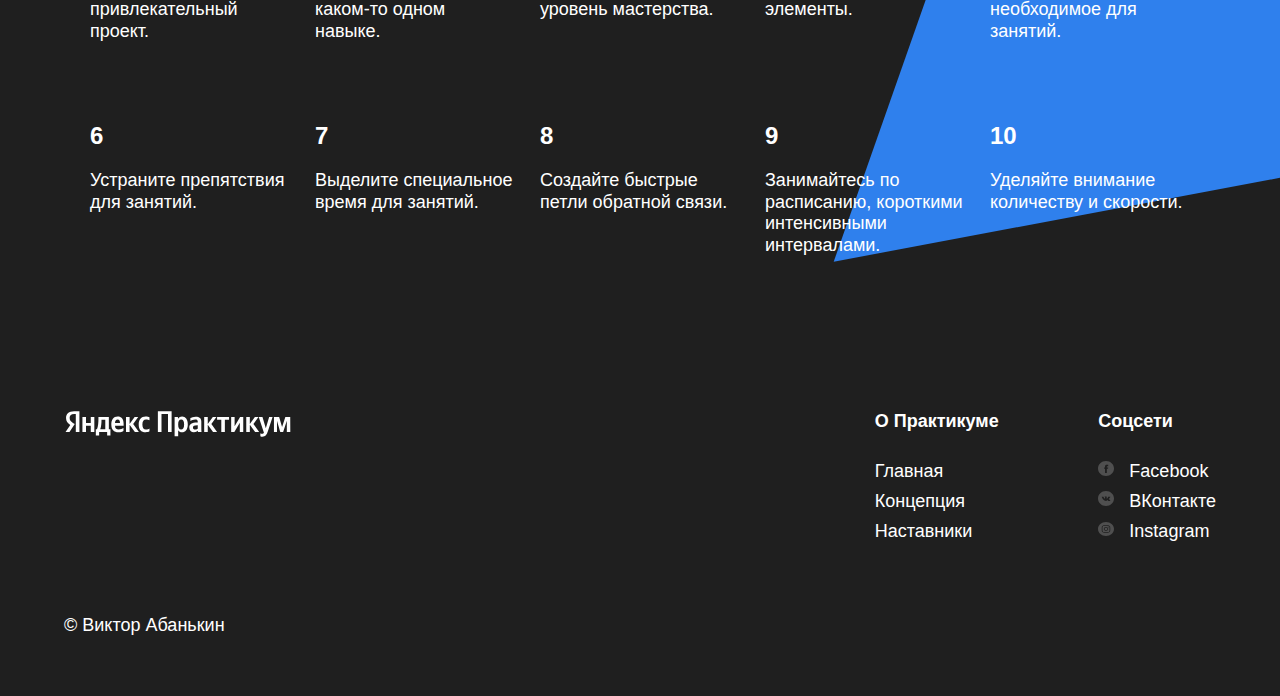
==== commit b0f46f56: "отцентрирование страницы, доисправление предыдущих ошибок с названием классов, изменение margin top" ====
--- a/index.html
+++ b/index.html
@@ -10,13 +10,13 @@
 
 <body class="page">
     <header class="header"> 
-        <img class="logo logo_place_header" src="images/logo_place_header.svg" alt="Яндекс">
+        <img class="logo logo_place_header" src="./images/logo_place_header.svg" alt="Яндекс">
         <h1 class="header__title">Научиться учиться</h1>
         <p class="header__subtitle">Какие современные и эффективные подходы к обучению вы можете использовать в своей жизни?
             <a href="#" lang="ru" class="header__link">Узнать&#8594;</a>
         </p>
-        <img class="header__main-illustration" src="images/two_again.png" alt="[изображение из картины 'опять двойка']">
-        <div class="square-pic header__square-pic"></div>
+        <img class="header__main-illustration" src="./images/two_again.png" alt="[изображение из картины 'опять двойка']">
+        <div class="header__square-pic"></div>
     </header>
 
     <main class="content">
@@ -126,11 +126,11 @@
 
     <footer class="footer">
         <div class="footer__columns">
-            <div class="footer__column footer__column_copyright">
-                <img class="logo logo_place_footer" src="images/logo_place_footer.svg" alt="Яндекс">
+            <div class="footer__column footer__column_content_copyright">
+                <img class="logo logo_place_footer" src="./images/logo_place_footer.svg" alt="Яндекс">
                 <div class="footer__author">&copy; Виктор Абанькин</div>
             </div>
-            <div class="footer__column footer__column_info">
+            <div class="footer__column footer__column_content_info">
                 <h4 class="footer__column-heading">О Практикуме</h4>
                 <nav class="footer__column-links">
                     <a href="#" lang="ru" class="footer__column-link">Главная</a>
@@ -138,17 +138,17 @@
                     <a href="#" lang="ru" class="footer__column-link">Наставники</a>
                 </nav>
             </div>
-            <div class="footer__column footer__column_social">
+            <div class="footer__column footer__column_content_social">
                 <h4 class="footer__column-heading">Соцсети</h4>
                 <nav class="footer__column-links">
                     <a href="#" lang="en" class="footer__column-link">
-                        <img class="footer__social-icon" src="images/facebook_color_white.svg" alt="[Иконка facebook]">
+                        <img class="footer__social-icon" src="./images/facebook_color_white.svg" alt="[Иконка facebook]">
                         Facebook</a>
                     <a href="#" lang="ru" class="footer__column-link">
-                        <img class="footer__social-icon" src="images/vk_color_white.svg" alt="[Иконка vk]">
+                        <img class="footer__social-icon" src="./images/vk_color_white.svg" alt="[Иконка vk]">
                         ВКонтакте</a>
                     <a href="#" lang="en" class="footer__column-link">
-                        <img class="footer__social-icon" src="images/instagram_color_white.svg" alt="[Иконка instagram]">
+                        <img class="footer__social-icon" src="./images/instagram_color_white.svg" alt="[Иконка instagram]">
                         Instagram</a>
                 </nav>
             </div>            
--- a/styles/style.css
+++ b/styles/style.css
@@ -2,7 +2,7 @@
     font-family: 'Helvetica Neue', 'Arial', sans-serif;
     min-width: 1100px;
     max-width: 1600px;
-    margin: 0;
+    margin: 0 auto;
     padding: 0;
     display: flex;
     flex-wrap: wrap;
@@ -76,17 +76,14 @@
     height: 608px;
 }
 
-.square-pic {
-    width: 568px;
-    height: 568px;
-}
-
 .header__square-pic {
     background-color:  #2f80ed;
     top: 64px;
     right: 0;
     position: absolute;
     z-index: 1;
+    width: 568px;
+    height: 568px;
 }
 
 
@@ -115,6 +112,9 @@
     font-weight: normal;
     color: #2f80ed;
     margin-top: 0;
+    display: block;
+    margin-inline-start: 0px;
+    margin-block-end: 0px;    
 }
 
 .two-columns__main-text {
@@ -133,10 +133,6 @@
     font-weight: normal;
     flex-wrap: wrap;
     margin: 0;    
-}
-
-.two-columns__paragraph_dop {
-    margin-top: 30px;
 }
 
 .two-columns__span-accent {
@@ -258,7 +254,7 @@
 }
 
 .table_theme_dark {
-    margin: 0 auto 100px;
+    margin: 0 auto 90px;
     width: 1100px;
     display: flex;
     flex-wrap: wrap;
@@ -304,7 +300,8 @@
     margin-bottom: 0;
 }
 
-.footer {    
+.footer {
+    box-sizing: border-box;
     background-color: #1f1f1f;
     width: 100%;
     padding:60px 0 40px;
@@ -324,7 +321,7 @@
     justify-content: space-between;    
 }
 
-.footer__column_copyright{
+.footer__column_content_copyright{
     display: flex;
     flex-wrap: wrap;
     justify-content: space-between;
@@ -344,14 +341,14 @@
     display: flex;
 }
 
-.footer__column_info {    
+.footer__column_content_info {    
     display: flex;
     flex-wrap: wrap;
     justify-content: flex-start;
     flex-direction: column;
 }
 
-.footer__column_social {
+.footer__column_content_social {
     display: flex;
     flex-wrap: wrap;
     justify-content: flex-start;
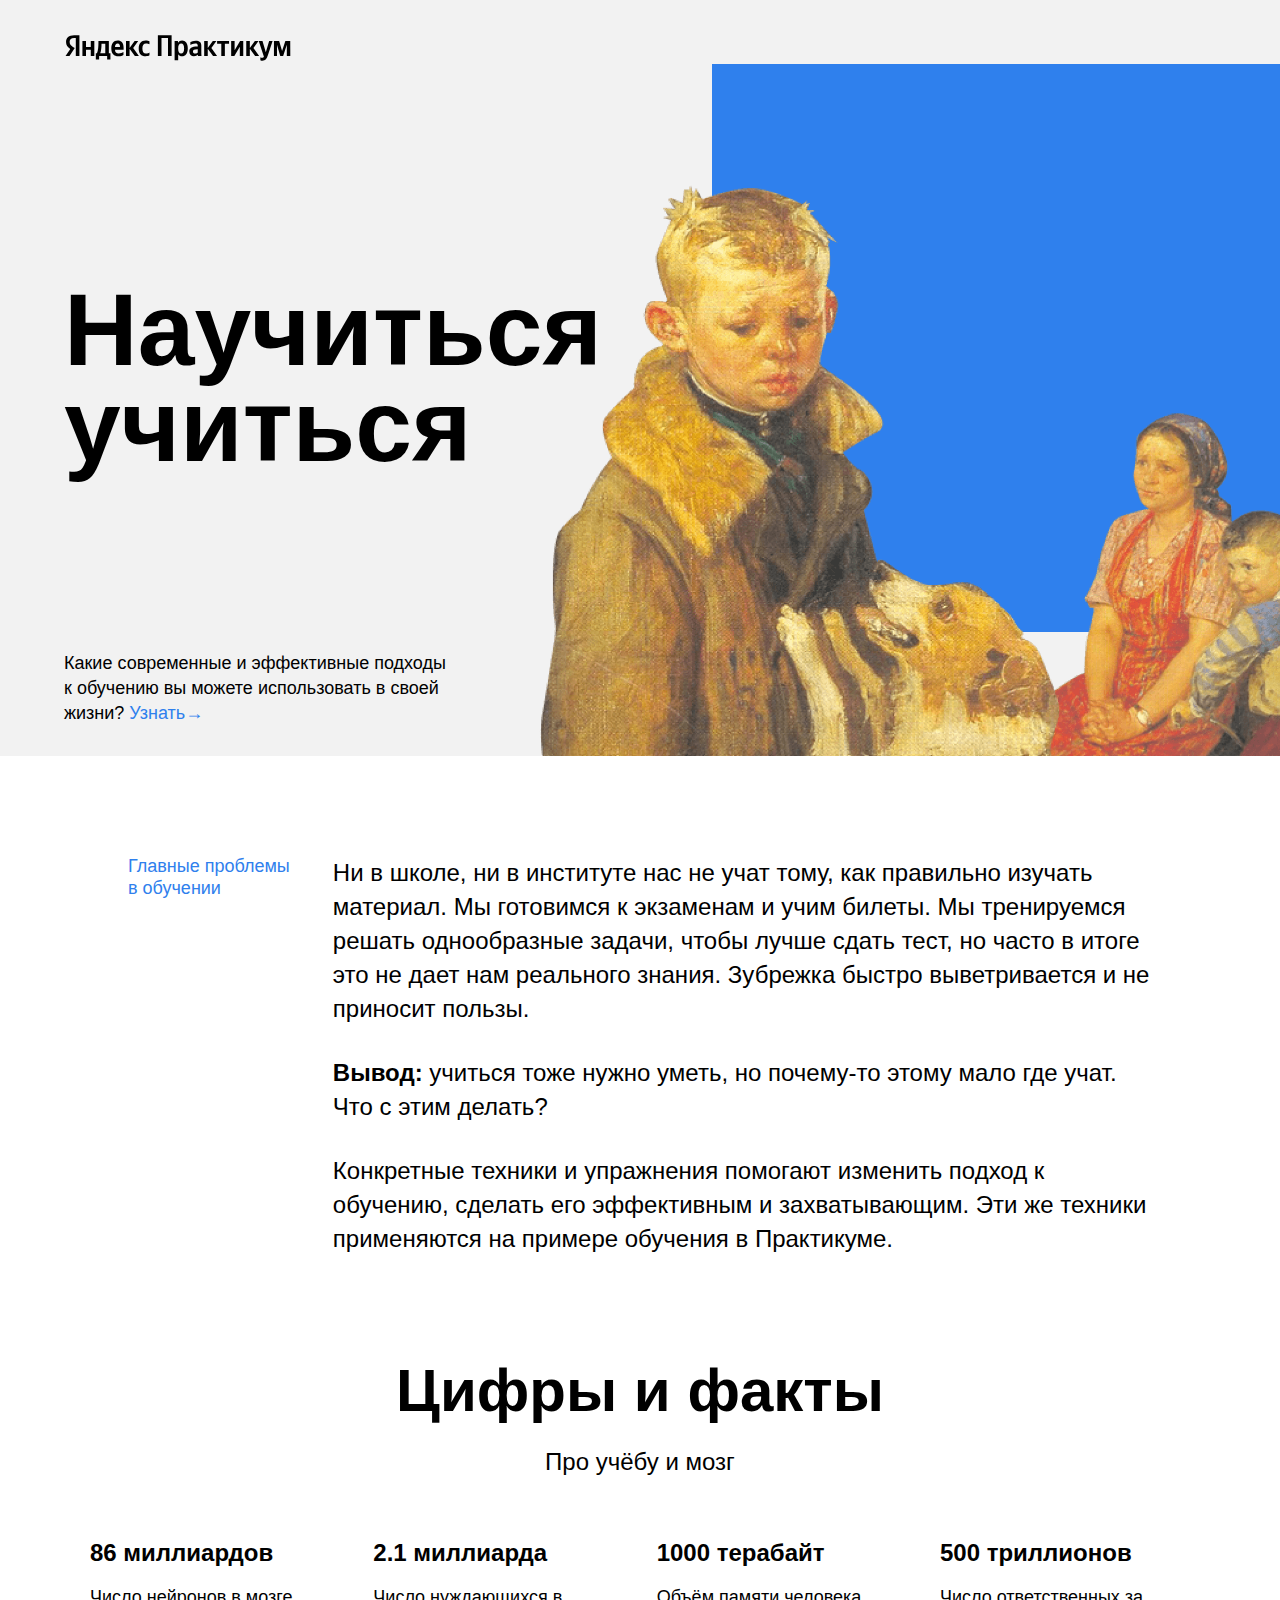
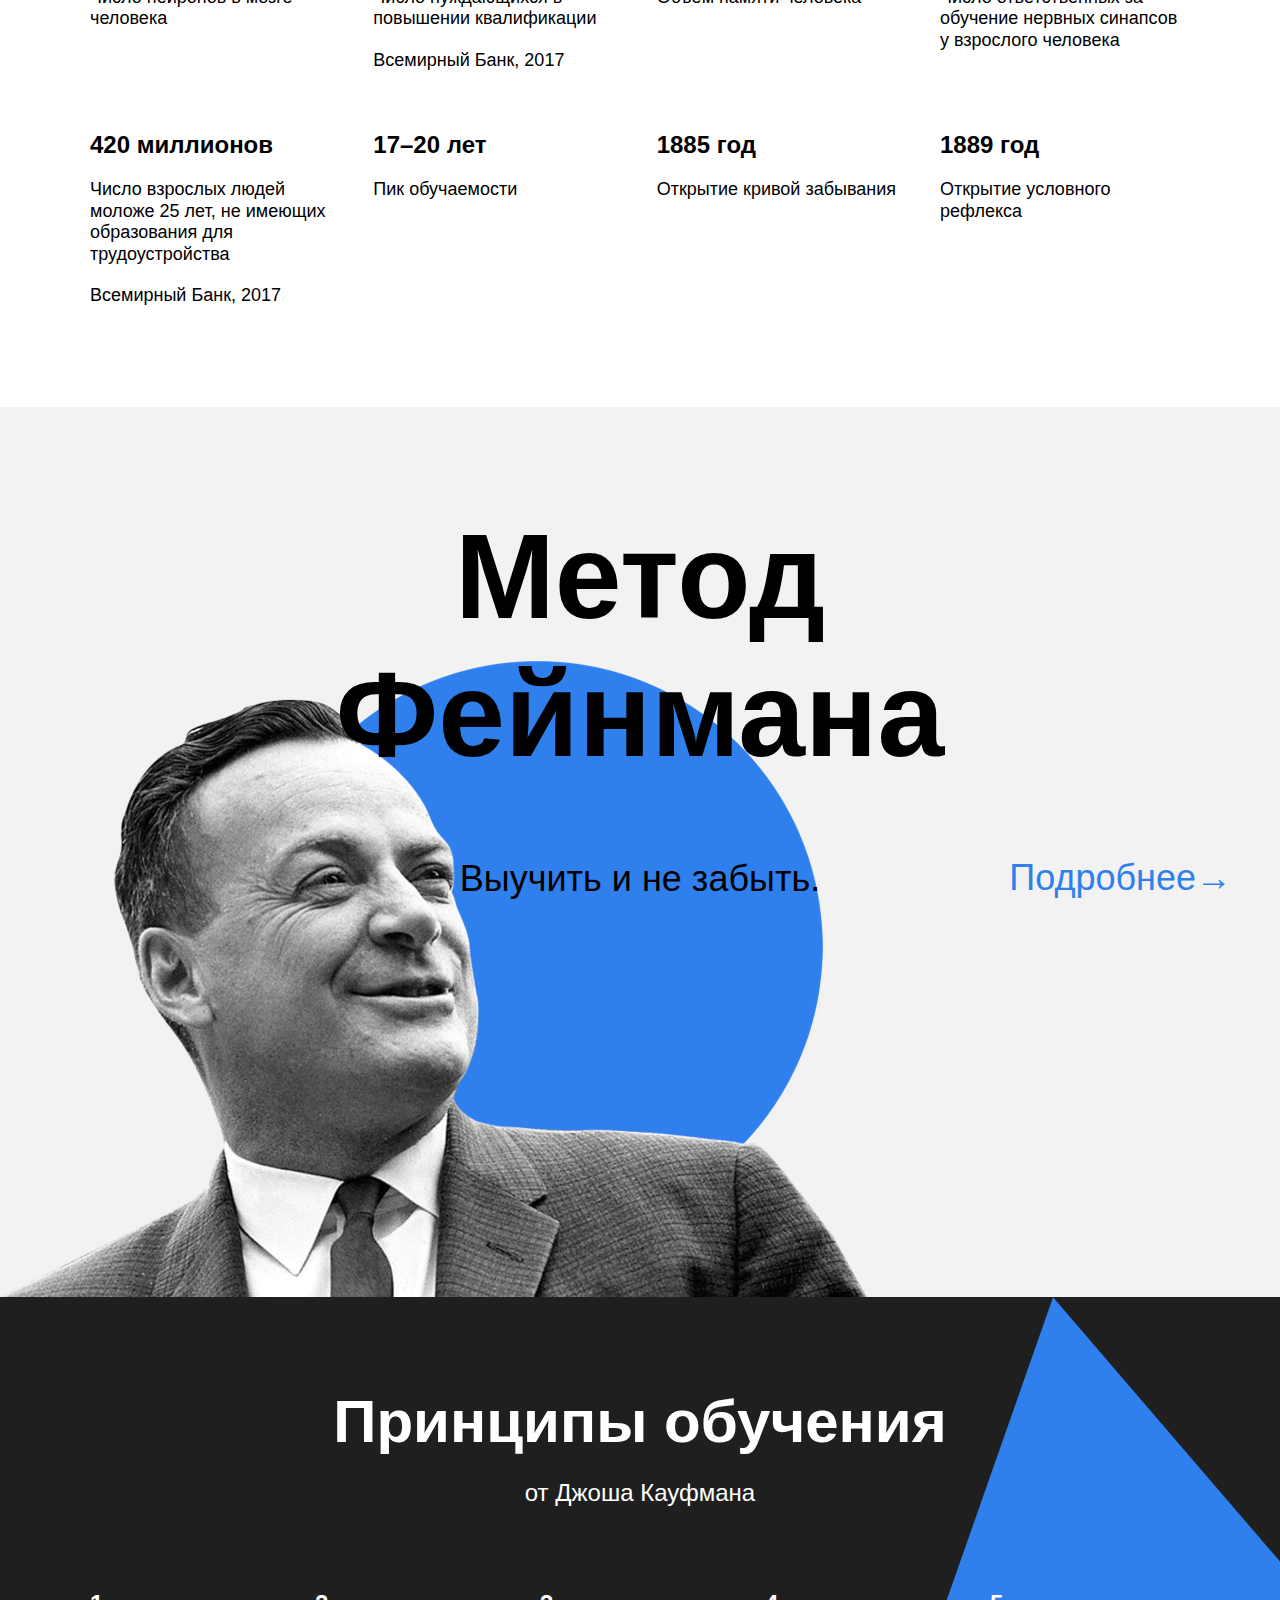
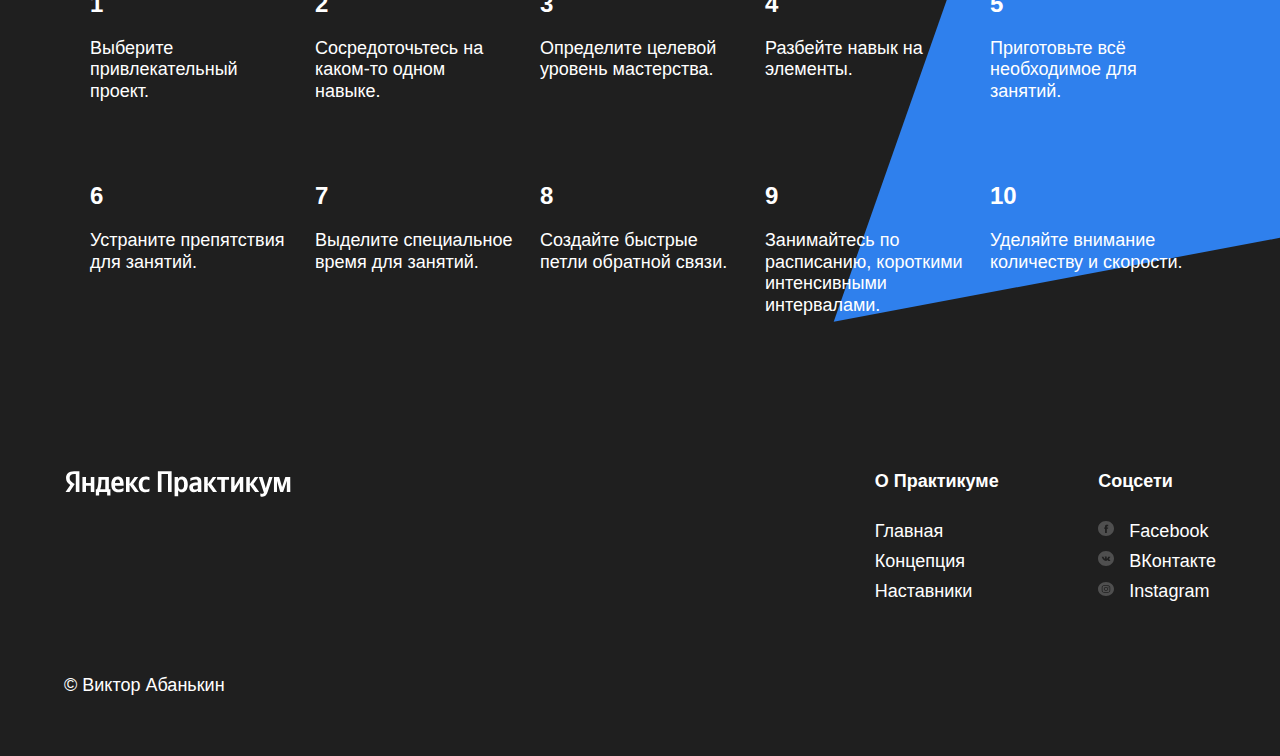
==== commit e3f3e758: "последнее исправление с отступами" ====
--- a/index.html
+++ b/index.html
@@ -25,8 +25,8 @@
                 <p class="two-columns__brief">Главные проблемы в обучении</p>
                 <div class="two-columns__main-text">
                     <p class="two-columns__paragraph">Ни в школе, ни в институте нас не учат тому, как правильно изучать материал. Мы готовимся к экзаменам и учим билеты. Мы тренируемся решать однообразные задачи, чтобы лучше сдать тест, но часто в итоге это не дает нам реального знания. Зубрежка быстро выветривается и не приносит пользы.</p>
-                    <p class="two-columns__paragraph two-columns__paragraph_dop"><span class="two-columns__span-accent">Вывод:</span> учиться тоже нужно уметь, но почему-то этому мало где учат. Что с этим делать?</p>
-                    <p class="two-columns__paragraph two-columns__paragraph_dop">Конкретные техники и упражнения помогают изменить подход к обучению, сделать его эффективным и захватывающим. Эти же техники применяются на примере обучения в Практикуме.</p>
+                    <p class="two-columns__paragraph"><span class="two-columns__span-accent">Вывод:</span> учиться тоже нужно уметь, но почему-то этому мало где учат. Что с этим делать?</p>
+                    <p class="two-columns__paragraph">Конкретные техники и упражнения помогают изменить подход к обучению, сделать его эффективным и захватывающим. Эти же техники применяются на примере обучения в Практикуме.</p>
                 </div>
             </div>
         </section>       
--- a/styles/style.css
+++ b/styles/style.css
@@ -132,7 +132,12 @@
     line-height: 34px;
     font-weight: normal;
     flex-wrap: wrap;
-    margin: 0;    
+    margin: 0;
+    padding-top: 30px;  
+}
+
+.two-columns__paragraph:first-of-type {
+    padding-top: 0;
 }
 
 .two-columns__span-accent {
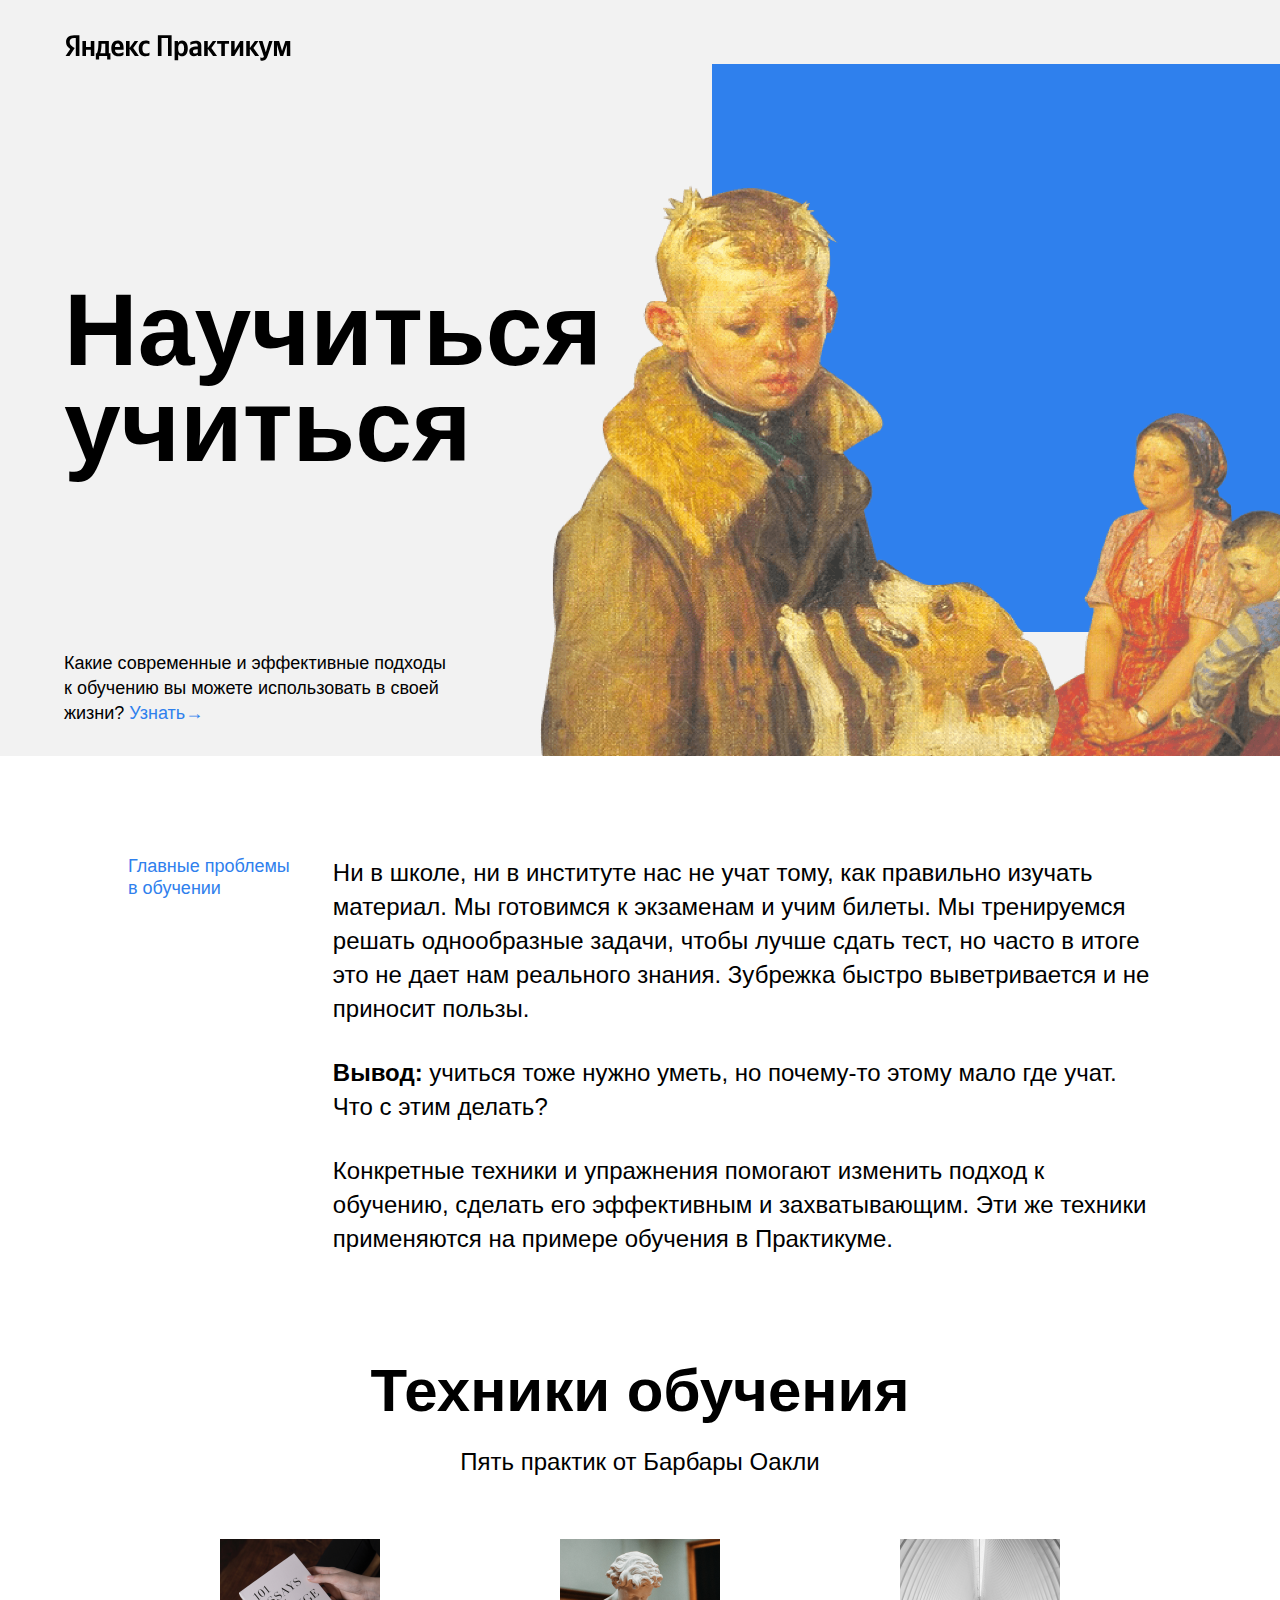
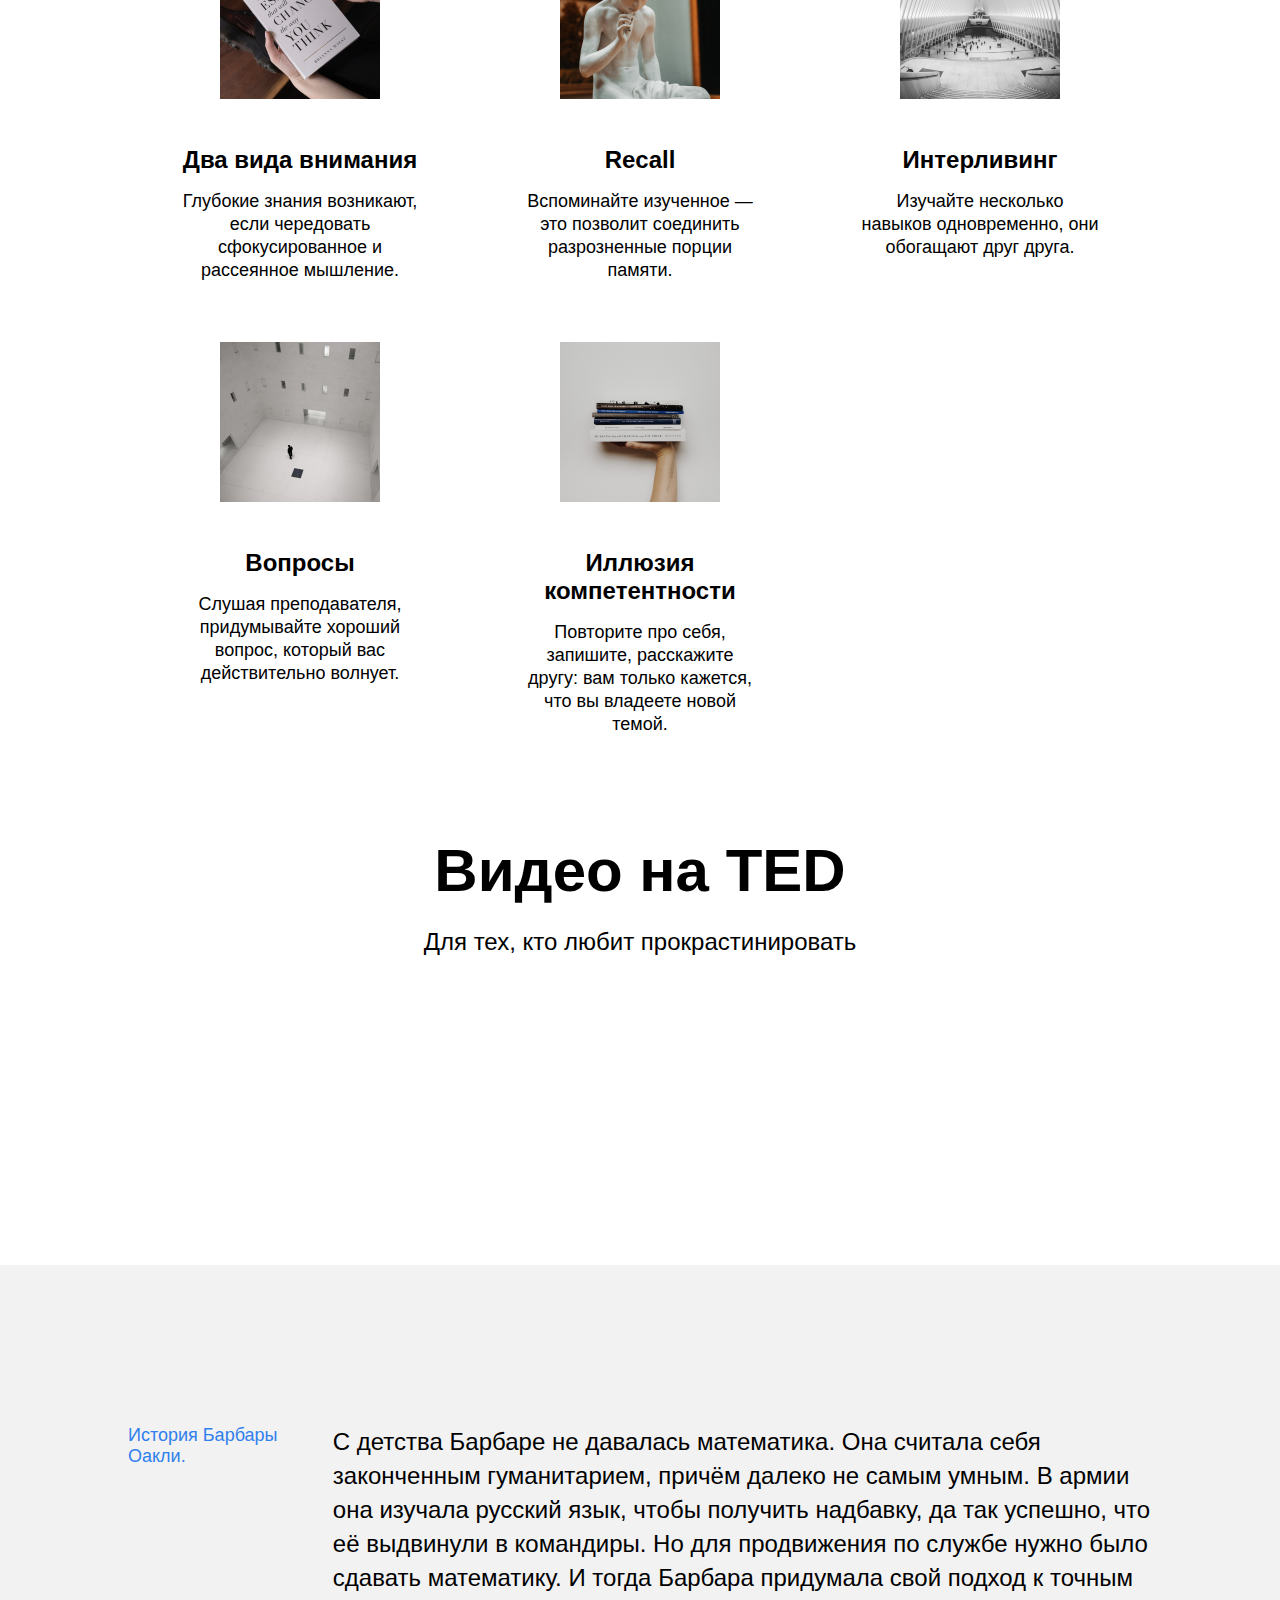
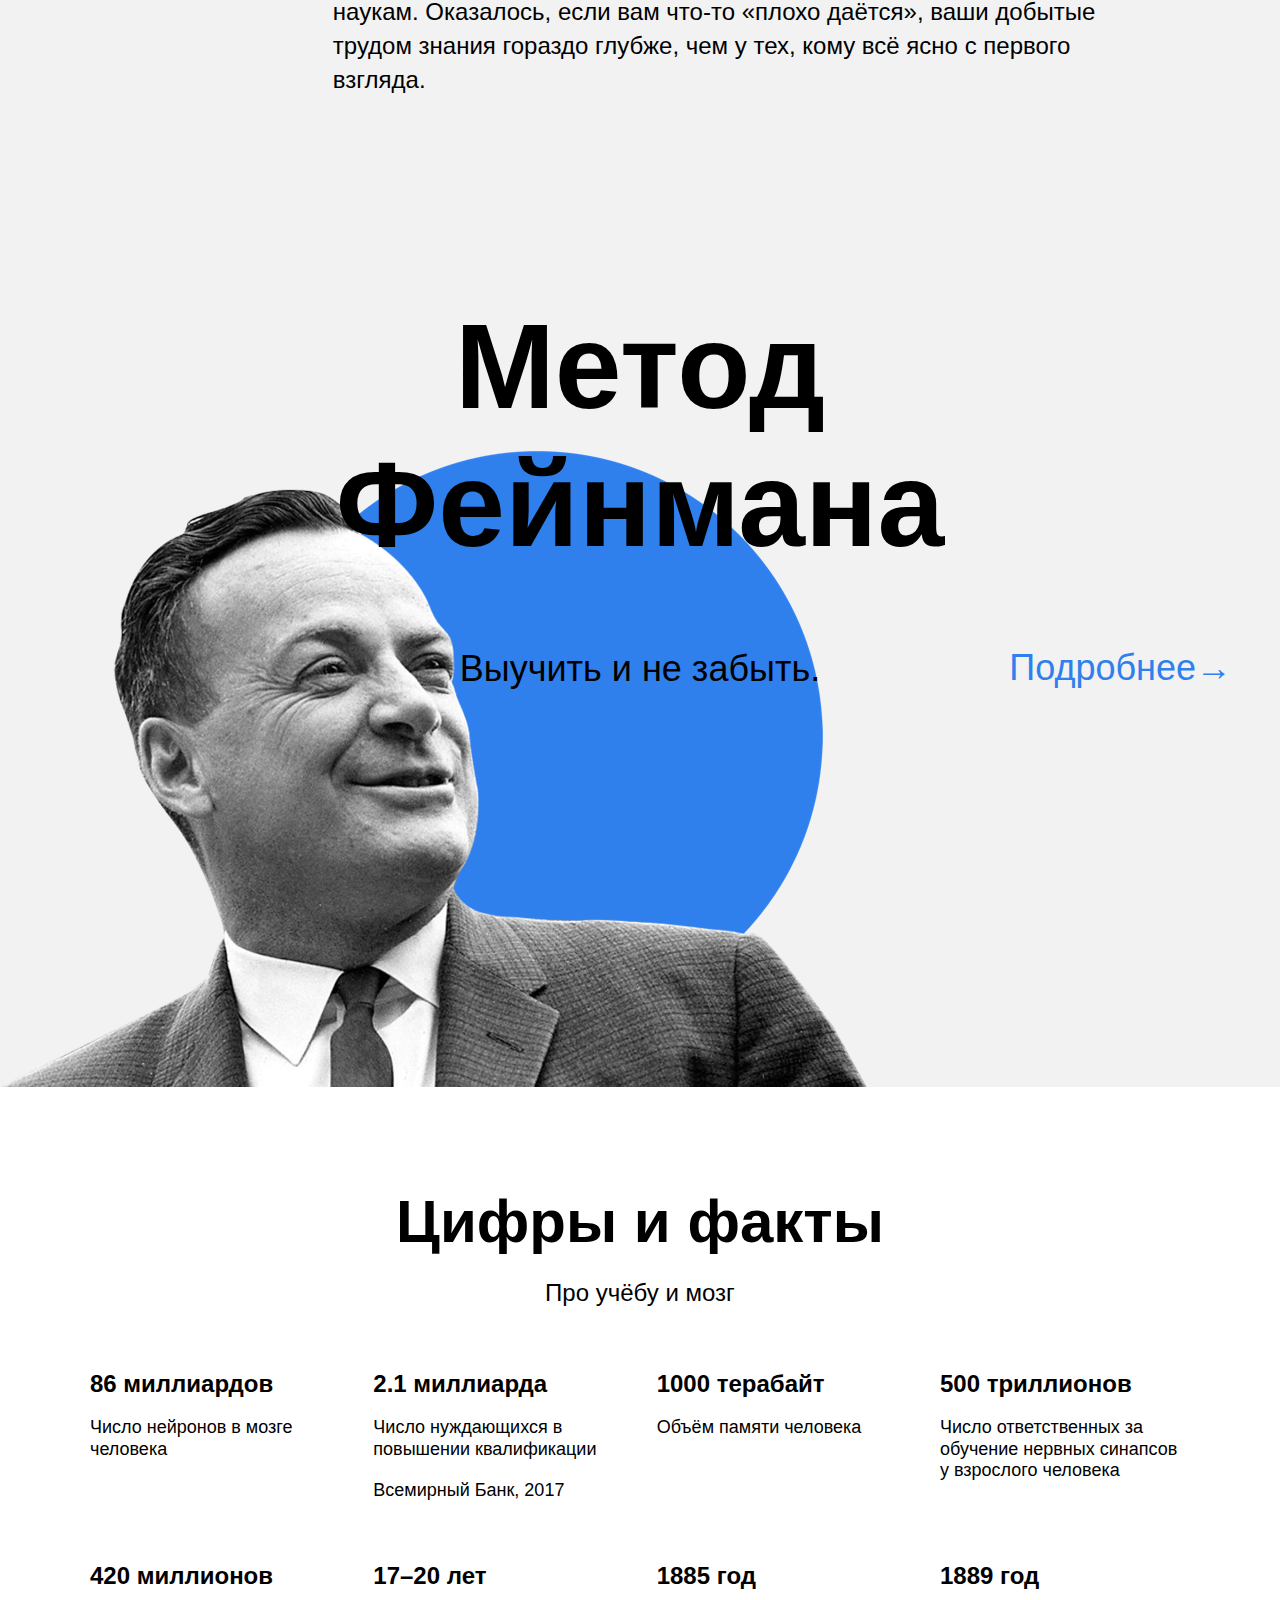
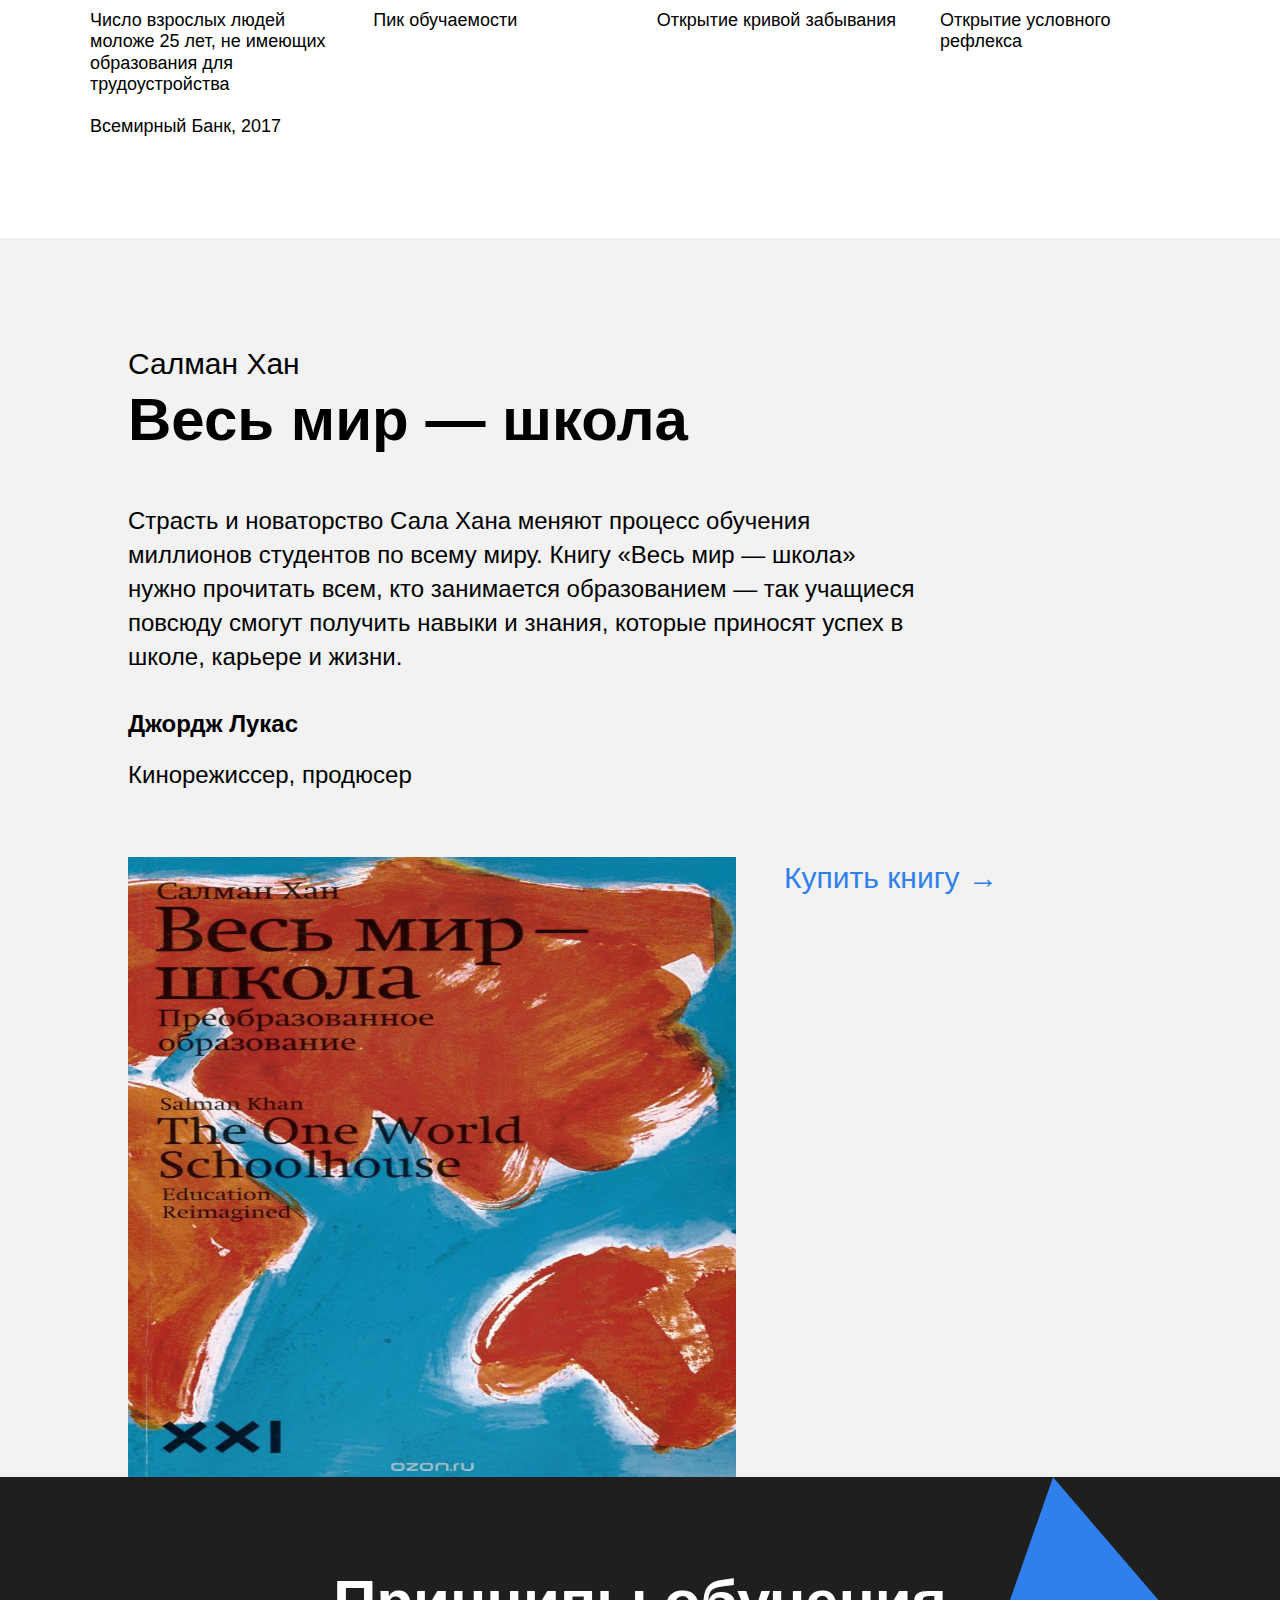
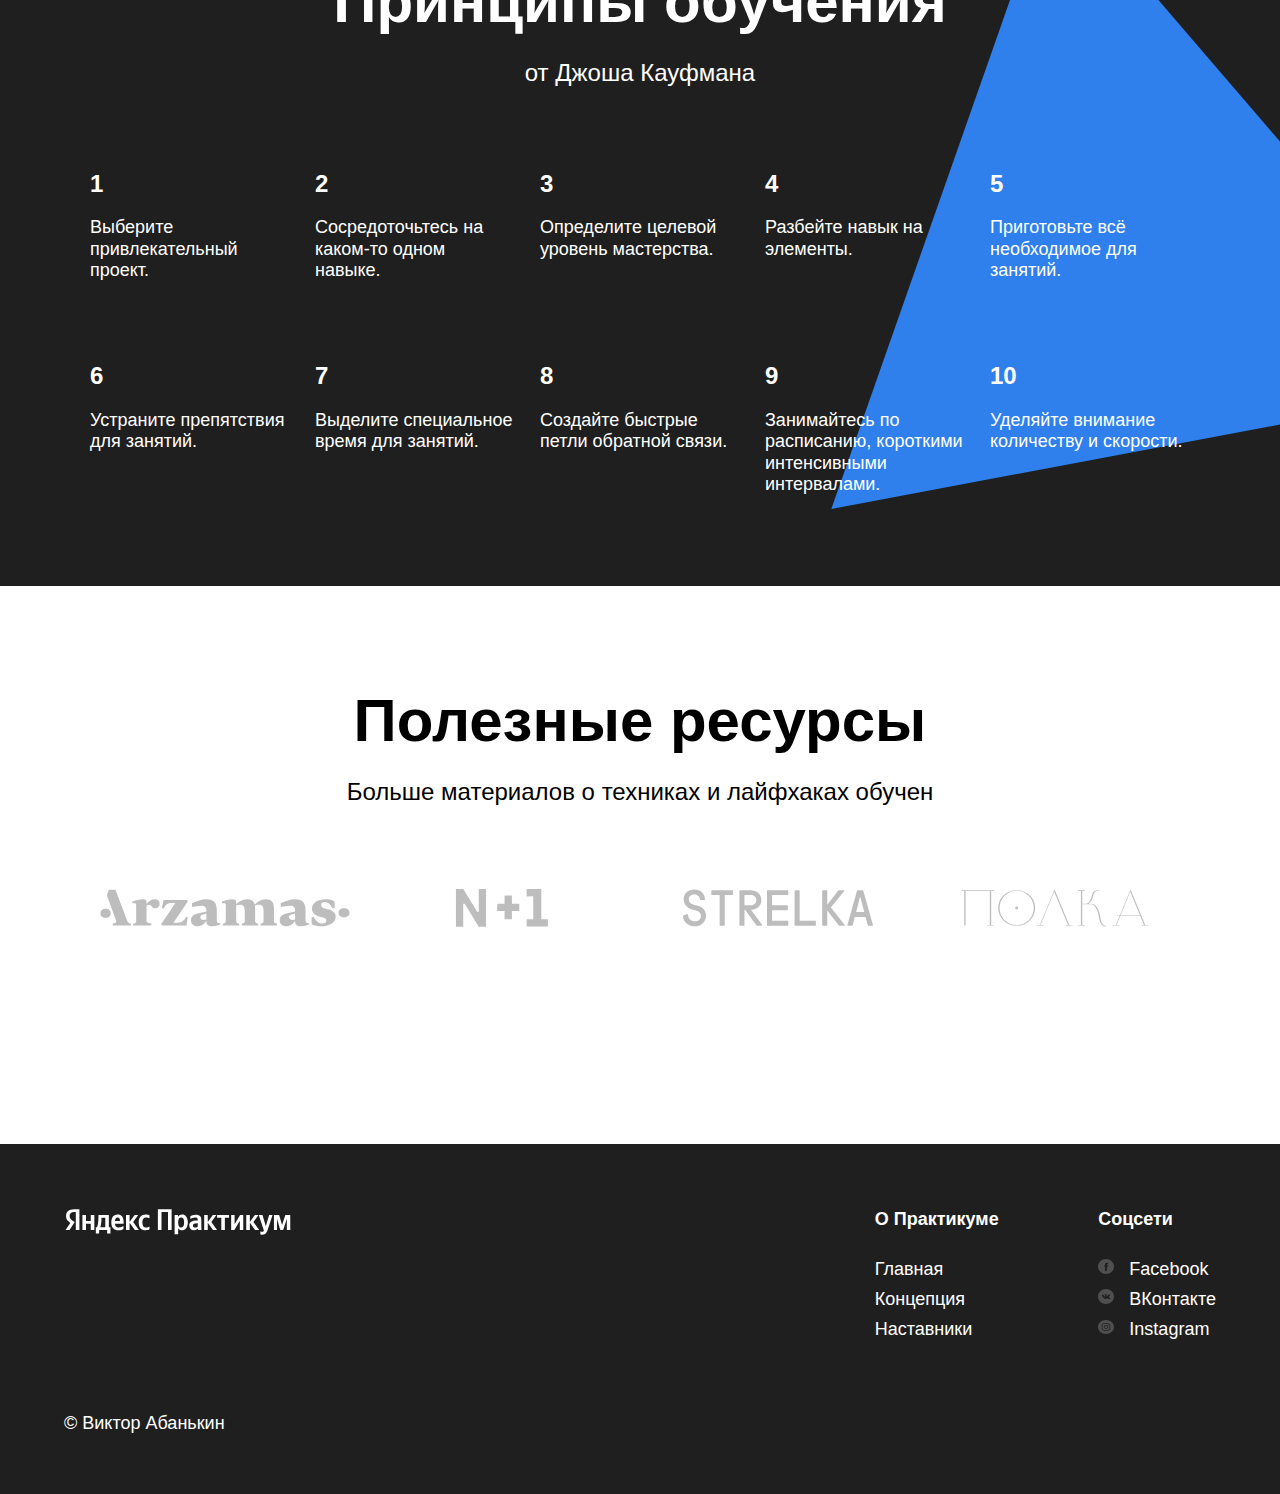
==== commit 166fca5e: "Вторая часть проекта" ====
--- a/index.html
+++ b/index.html
@@ -3,8 +3,7 @@
 <head>
     <meta charset="UTF-8">
     <meta name="viewport" content="width=device-width, initial-scale=1.0">
-    <link rel="stylesheet" href="styles/normalize.css">
-    <link rel="stylesheet" href="styles/style.css">
+    <link rel="stylesheet" href="pages/index.css">
     <title>Научить учиться</title>
 </head>
 
@@ -29,7 +28,61 @@
                     <p class="two-columns__paragraph">Конкретные техники и упражнения помогают изменить подход к обучению, сделать его эффективным и захватывающим. Эти же техники применяются на примере обучения в Практикуме.</p>
                 </div>
             </div>
-        </section>       
+        </section> 
+        <section class="techniques">
+            <h2 class="section-title">Техники обучения</h2>
+            <p class="section-subtitle">Пять практик от Барбары Оакли</p>
+            <div class="cards">
+                <div class="cards__item">
+                    <img class="cards__image" src="./images/cards-attention.png" alt="книга в руках">
+                    <h3 class="cards__title">Два вида внимания</h3>
+                    <p class="cards__description">Глубокие знания возникают, если чередовать сфокусированное и рассеянное мышление.</p>
+                </div>
+                <div class="cards__item">
+                    <img class="cards__image" src="./images/cards-recall.png" alt="сидящая статуя">
+                    <h3 class="cards__title">Recall</h3>
+                    <p class="cards__description">Вспоминайте изученное — это позволит соединить разрозненные порции памяти.</p>
+                </div>
+                <div class="cards__item">
+                    <img class="cards__image" src="./images/cards-interliving.png" alt="Большое здание с людьми">
+                    <h3 class="cards__title">Интерливинг</h3>
+                    <p class="cards__description">Изучайте несколько навыков одновременно, они обогащают друг друга.</p>
+                </div>
+                <div class="cards__item">
+                    <img class="cards__image" src="./images/cards-question.png" alt="человек в большом белом помещении">
+                    <h3 class="cards__title">Вопросы</h3>
+                    <p class="cards__description">Слушая преподавателя, придумывайте хороший вопрос, который вас действительно волнует.</p>
+                </div>
+                <div class="cards__item">
+                    <img class="cards__image" src="./images/cards-competence.png" alt="несколько книг на руке">
+                    <h3 class="cards__title">Иллюзия компетентности</h3>
+                    <p class="cards__description">Повторите про себя, запишите, расскажите другу: вам только кажется, что вы владеете новой темой.</p>
+                </div>
+            </div>
+        </section>
+        <section class="video">
+            <h2 class="section-title">Видео нa TED</h2>
+            <p class="section-subtitle">Для тех, кто любит прокрастинировать</p>
+            <div class="video__iframes">
+                <iframe class="video__iframe" width="515" height="316" src="https://www.youtube.com/embed/5MgBikgcWnY" title="YouTube video player" frameborder="0" 
+                allow="accelerometer; autoplay; clipboard-write; encrypted-media; gyroscope; picture-in-picture" allowfullscreen></iframe>
+                <iframe class="video__iframe" width="515" height="316" src="https://www.youtube.com/embed/arj7oStGLkU" title="YouTube video player" frameborder="0" 
+                allow="accelerometer; autoplay; clipboard-write; encrypted-media; gyroscope; picture-in-picture" allowfullscreen></iframe> 
+            </div>
+        </section>
+        <section class="oakley">
+            <div class="two-columns">
+                <p class="two-columns__brief">История Барбары Оакли.</p>
+                <div class="two-columns__main-text">
+                    <p class="two-columns__paragraph">С детства Барбаре не давалась математика. Она считала себя законченным гуманитарием, причём далеко не самым умным. В армии она изучала русский язык, чтобы получить надбавку, да так успешно, что её выдвинули в командиры. Но для продвижения по службе нужно было сдавать математику. И тогда Барбара придумала свой подход к точным наукам. Оказалось, если вам что-то «плохо даётся», ваши добытые трудом знания гораздо глубже, чем у тех, кому всё ясно с первого взгляда.</p>            
+                </div>
+            </div> 
+        </section>
+        <section class="feynman">
+            <h2 class="feynman__title">Метод Фейнмана</h2>
+            <p class ="feynman__subtitle">Выучить и не забыть.</p>
+            <a href="#" lang="ru" class="feynman__link">Подробнее&#8594;</a>
+        </section>             
         <section class="digits">
             <h2 class="section-title">Цифры и факты</h2>
             <p class="section-subtitle">Про учёбу и мозг</p>
@@ -69,12 +122,20 @@
                     <p class="table__text">Открытие условного рефлекса</p>
                 </div>
             </div>       
-        </section>    
-        <section class="feynman">
-            <h2 class="feynman__title">Метод Фейнмана</h2>
-            <p class ="feynman__subtitle">Выучить и не забыть.</p>
-            <a href="#" lang="ru" class="feynman__link">Подробнее&#8594;</a>
-        </section>    
+        </section>
+        <section class="khan">
+            <div class="khan__container">
+                <div class="khan__author">Салман Хан</div>
+                <h2 class="khan__title">Весь мир — школа</h2>
+                <p class="khan__quote">Страсть и новаторство Сала Хана меняют процесс обучения миллионов студентов по всему миру. Книгу «Весь мир — школа» нужно прочитать всем, кто занимается образованием — так учащиеся повсюду смогут получить навыки и знания, которые приносят успех в школе, карьере и жизни.</p>
+                <p class="khan__quote-author">Джордж Лукас</p>
+                <p class="khan__quote-author-subline">Кинорежиссер, продюсер</p>
+                <div class="khan__book-container">
+                    <img class="khan__book-pic" src="images/khan-book.jpg" alt="Книга Салмана Хана">
+                    <a href="#" lang="ru" class="khan__buy-link">Купить книгу &#8594;</a>
+                </div>
+            </div>
+        </section>   
         <section class="kaufman">
             <h2 class="section-title section-title_theme_dark">Принципы обучения</h2>
             <p class="section-subtitle section-subtitle_theme_dark ">от Джоша Кауфмана</p>
@@ -120,7 +181,25 @@
                     <p class="table__text table__text_theme_dark">Уделяйте внимание количеству и скорости.</p>
                 </div>
             </div> 
-            <div class="kaufman__triangle"></div>     
+            <div class="kaufman__triangle"></div>
+        </section>
+        <section class="resources">
+            <h2 class="section-title">Полезные ресурсы</h2>
+            <p class="section-subtitle">Больше материалов о техниках и лайфхаках обучен</p>
+            <nav class="resources__logo-zone">
+                <a href="#" lang="ru" class="resources__link">
+                    <img class="resources__logo" src="./images/logo/resources-arzamas.svg" alt="логотип Арзамас">
+                </a>
+                <a href="#" lang="ru" class="resources__link">
+                    <img class="resources__logo" src="./images/logo/resources-n1.svg" alt="логотип н+1">
+                </a>
+                <a href="#" lang="ru" class="resources__link">
+                    <img class="resources__logo" src="./images/logo/resources-strelka.svg" alt="логотип Стрелка">
+                </a>
+                <a href="#" lang="ru" class="resources__link">
+                    <img class="resources__logo" src="./images/logo/resources-polka.svg" alt="логотип Полка">
+                </a>
+            </nav>
         </section>
     </main>
 
--- a/pages/index.css
+++ b/pages/index.css
@@ -0,0 +1,70 @@
+@import url(../Blocks/rotation/rotation.css);
+@import url(../vendor/normalize.css);
+@import url(../Blocks/page/page.css);
+@import url(../Blocks/header/header.css);
+@import url(../Blocks/logo/logo.css);
+@import url(../Blocks/logo/place_header/logo_place_header.css);
+@import url(../Blocks/header/__title/header__title.css);
+@import url(../Blocks/header/__subtitle/header__subtitle.css);
+@import url(../Blocks/header/__link/header__link.css);
+@import url(../Blocks/header/__main/header__main-illustration.css);
+@import url(../Blocks/header/__square/header__square-pic.css);
+@import url(../Blocks/description/description.css);
+@import url(../Blocks/two-columns/two-columns.css);
+@import url(../Blocks/two-columns/__brief/two-columns__brief.css);
+@import url(../Blocks/two-columns/__main/two-columns__main-text.css);
+@import url(../Blocks/two-columns/__paragraph/two-columns__paragraph.css);
+@import url(../Blocks/two-columns/__span/two-columns__span-accent.css);
+@import url(../Blocks/techniques/techniques.css);
+@import url(../Blocks/cards/cards.css);
+@import url(../Blocks/cards/__item/cards__item.css);
+@import url(../Blocks/cards/__image/cards__image.css);
+@import url(../Blocks/cards/__title/cards__title.css);
+@import url(../Blocks/cards/__description/cards__description.css);
+@import url(../Blocks/video/video.css);
+@import url(../Blocks/video/__iframes/video__iframes.css);
+@import url(../Blocks/video/__iframe/video__iframe.css);
+@import url(../Blocks/oakley/oakley.css);
+@import url(../Blocks/khan/khan.css);
+@import url(../Blocks/khan/__container/khan__container.css);
+@import url(../Blocks/khan/__author/khan__author.css);
+@import url(../Blocks/khan/__title/khan__title.css);
+@import url(../Blocks/khan/__quote/khan__quote.css);
+@import url(../Blocks/khan/__quote/-author/khan__quote-author.css);
+@import url(../Blocks/khan/__quote/-author/khan__quote-author-subline.css);
+@import url(../Blocks/khan/__book/-container/khan__book-container.css);
+@import url(../Blocks/khan/__book/-pic/khan__book-pic.css);
+@import url(../Blocks/khan/__buy-link/khan__buy-link.css);
+@import url(../Blocks/digits/digits.css);
+@import url(../Blocks/section/-title/section-title.css);
+@import url(../Blocks/section/-subtitle/section-subtitle.css);
+@import url(../Blocks/table/table.css);
+@import url(../Blocks/table/__cell/table__cell.css);
+@import url(../Blocks/table/__heading/table__heading.css);
+@import url(../Blocks/table/__text/table__text.css);
+@import url(../Blocks/feynman/feynman.css);
+@import url(../Blocks/feynman/__title/feynman__title.css);
+@import url(../Blocks/feynman/__subtitle/feynman__subtitle.css);
+@import url(../Blocks/feynman/__link/feynman__link.css);
+@import url(../Blocks/kaufman/kaufman.css);
+@import url(../Blocks/kaufman/__triangle/kaufman__triangle.css);
+@import url(../Blocks/table/_theme/table_theme_dark.css);
+@import url(../Blocks/section/-title/_theme/section-title_theme_dark.css);
+@import url(../Blocks/section/-subtitle/_theme/section-subtitle_theme_dark.css);
+@import url(../Blocks/table/__cell/_theme/table__cell_theme_dark.css);
+@import url(../Blocks/table/__heading/_theme/table__heading_theme_dark.css);
+@import url(../Blocks/table/__text/_theme/table__text_theme_dark.css);
+@import url(../Blocks/resources/resources.css);
+@import url(../Blocks/resources/__logo/resources__logo-zone.css);
+@import url(../Blocks/resources/__link/resources__link.css);
+@import url(../Blocks/resources/__logo/resources__logo.css);
+@import url(../Blocks/footer/footer.css);
+@import url(../Blocks/footer/__columns/footer__columns.css);
+@import url(../Blocks/footer/__column/_content/footer__column_content_copyright.css);
+@import url(../Blocks/footer/__author/footer__author.css);
+@import url(../Blocks/footer/__column/_content/footer__column_content_info.css);
+@import url(../Blocks/footer/__column/_content/footer__column_content_social.css);
+@import url(../Blocks/footer/__column/-heading/footer__column-heading.css);
+@import url(../Blocks/footer/__column/-links/footer__column-links.css);
+@import url(../Blocks/footer/__column/-link/footer__column-link.css);
+@import url(../Blocks/footer/__social/footer__social-icon.css);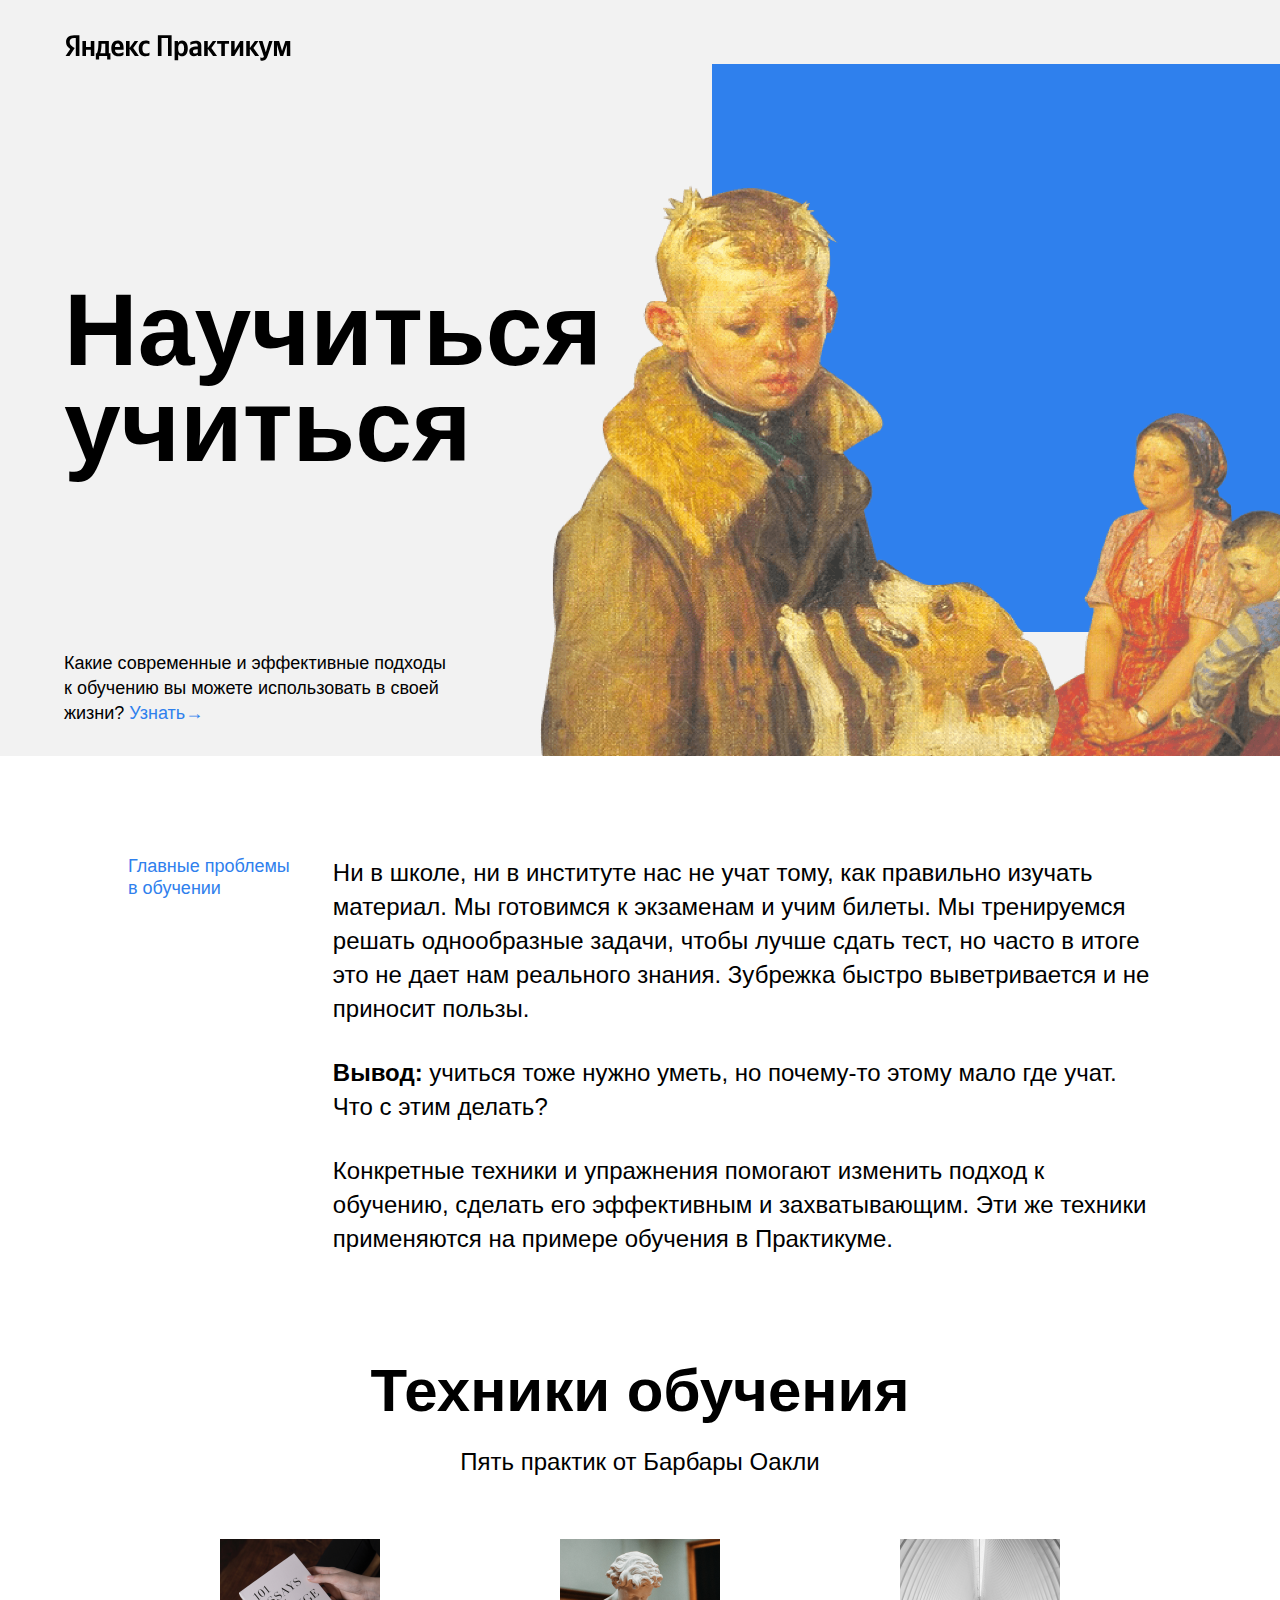
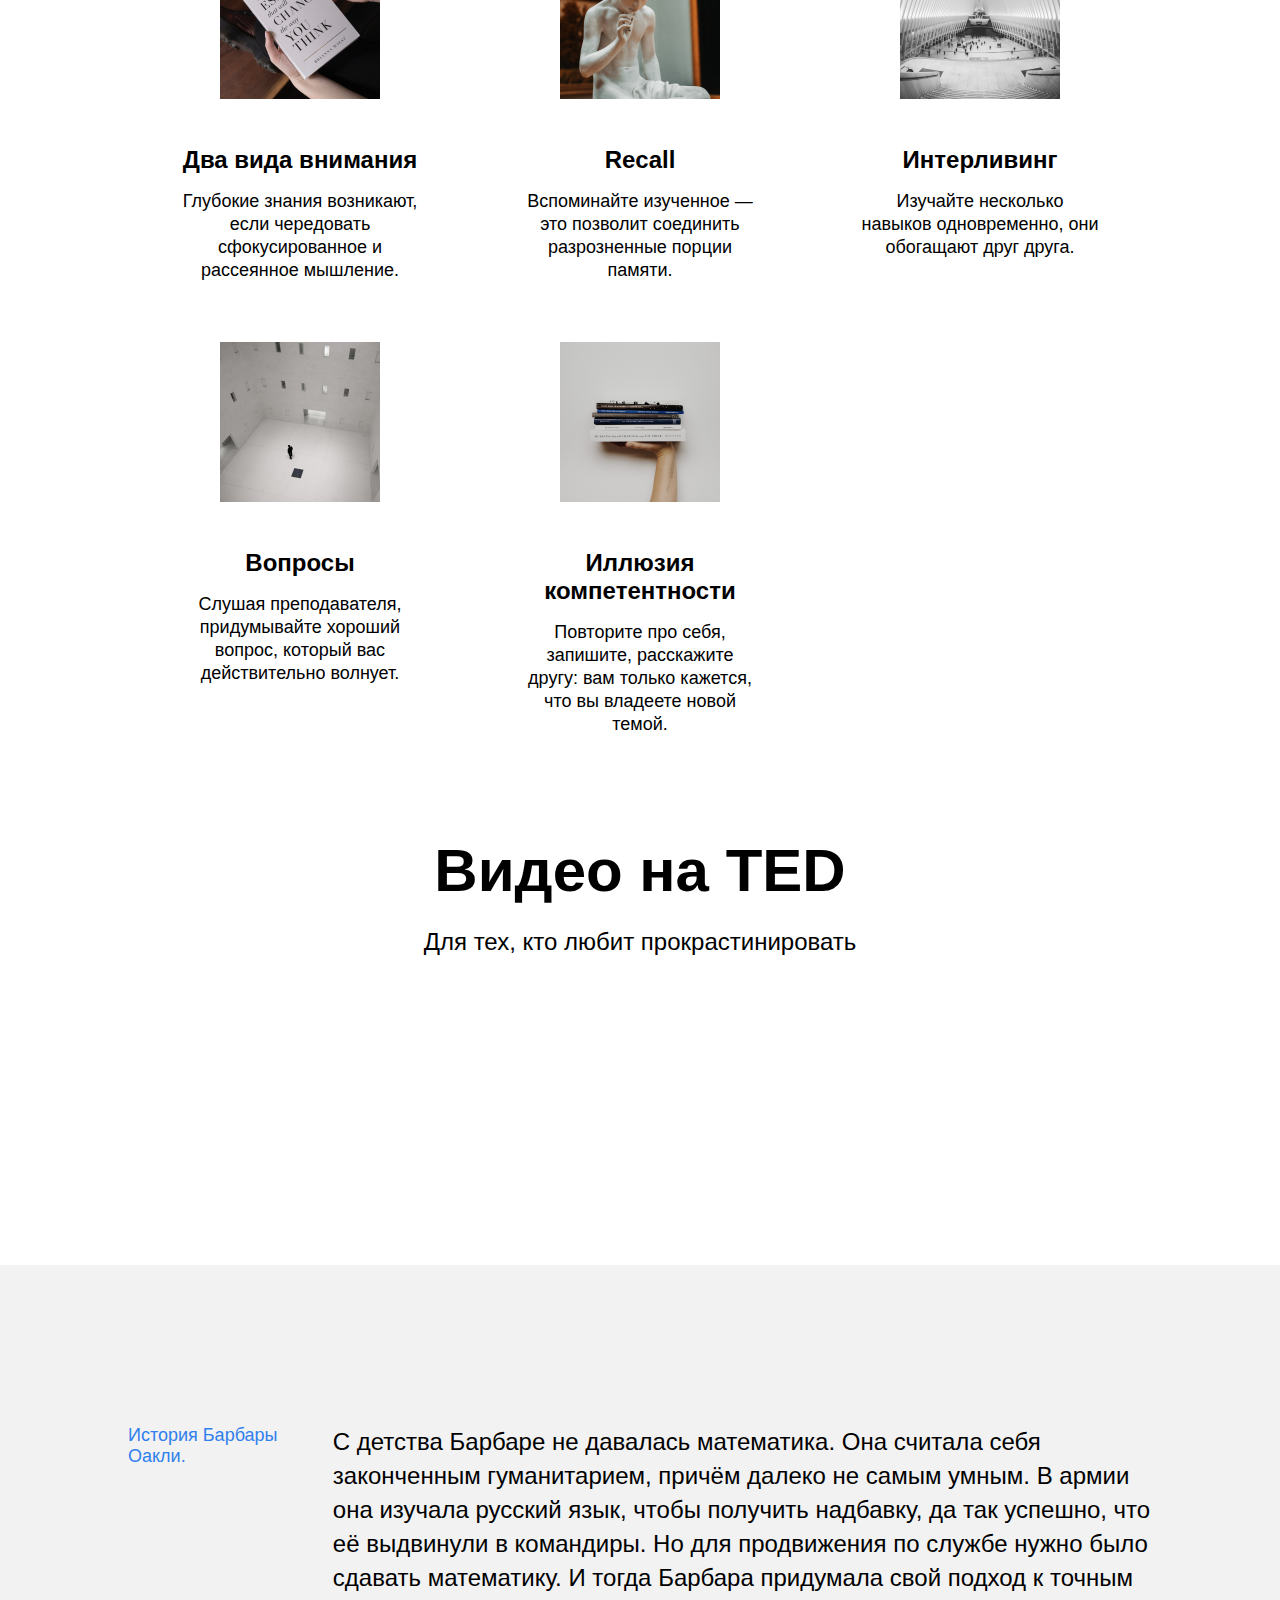
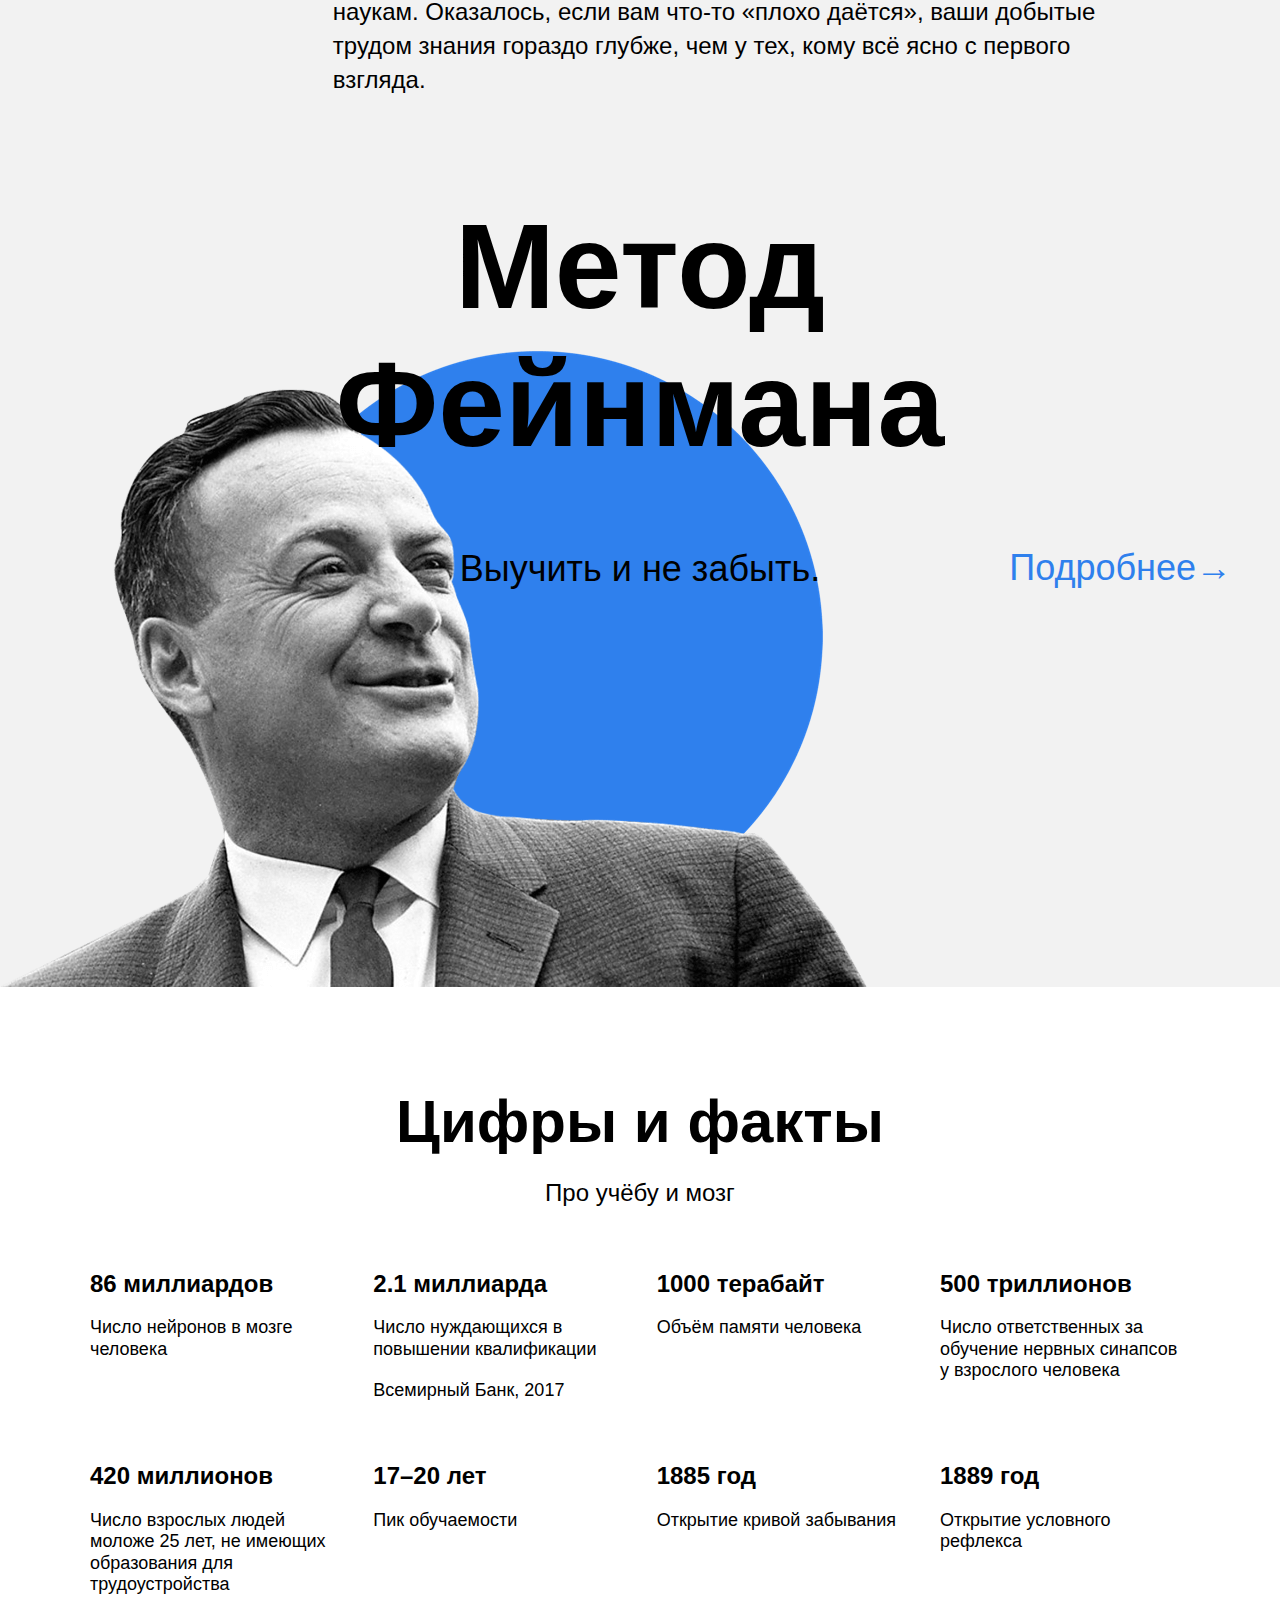
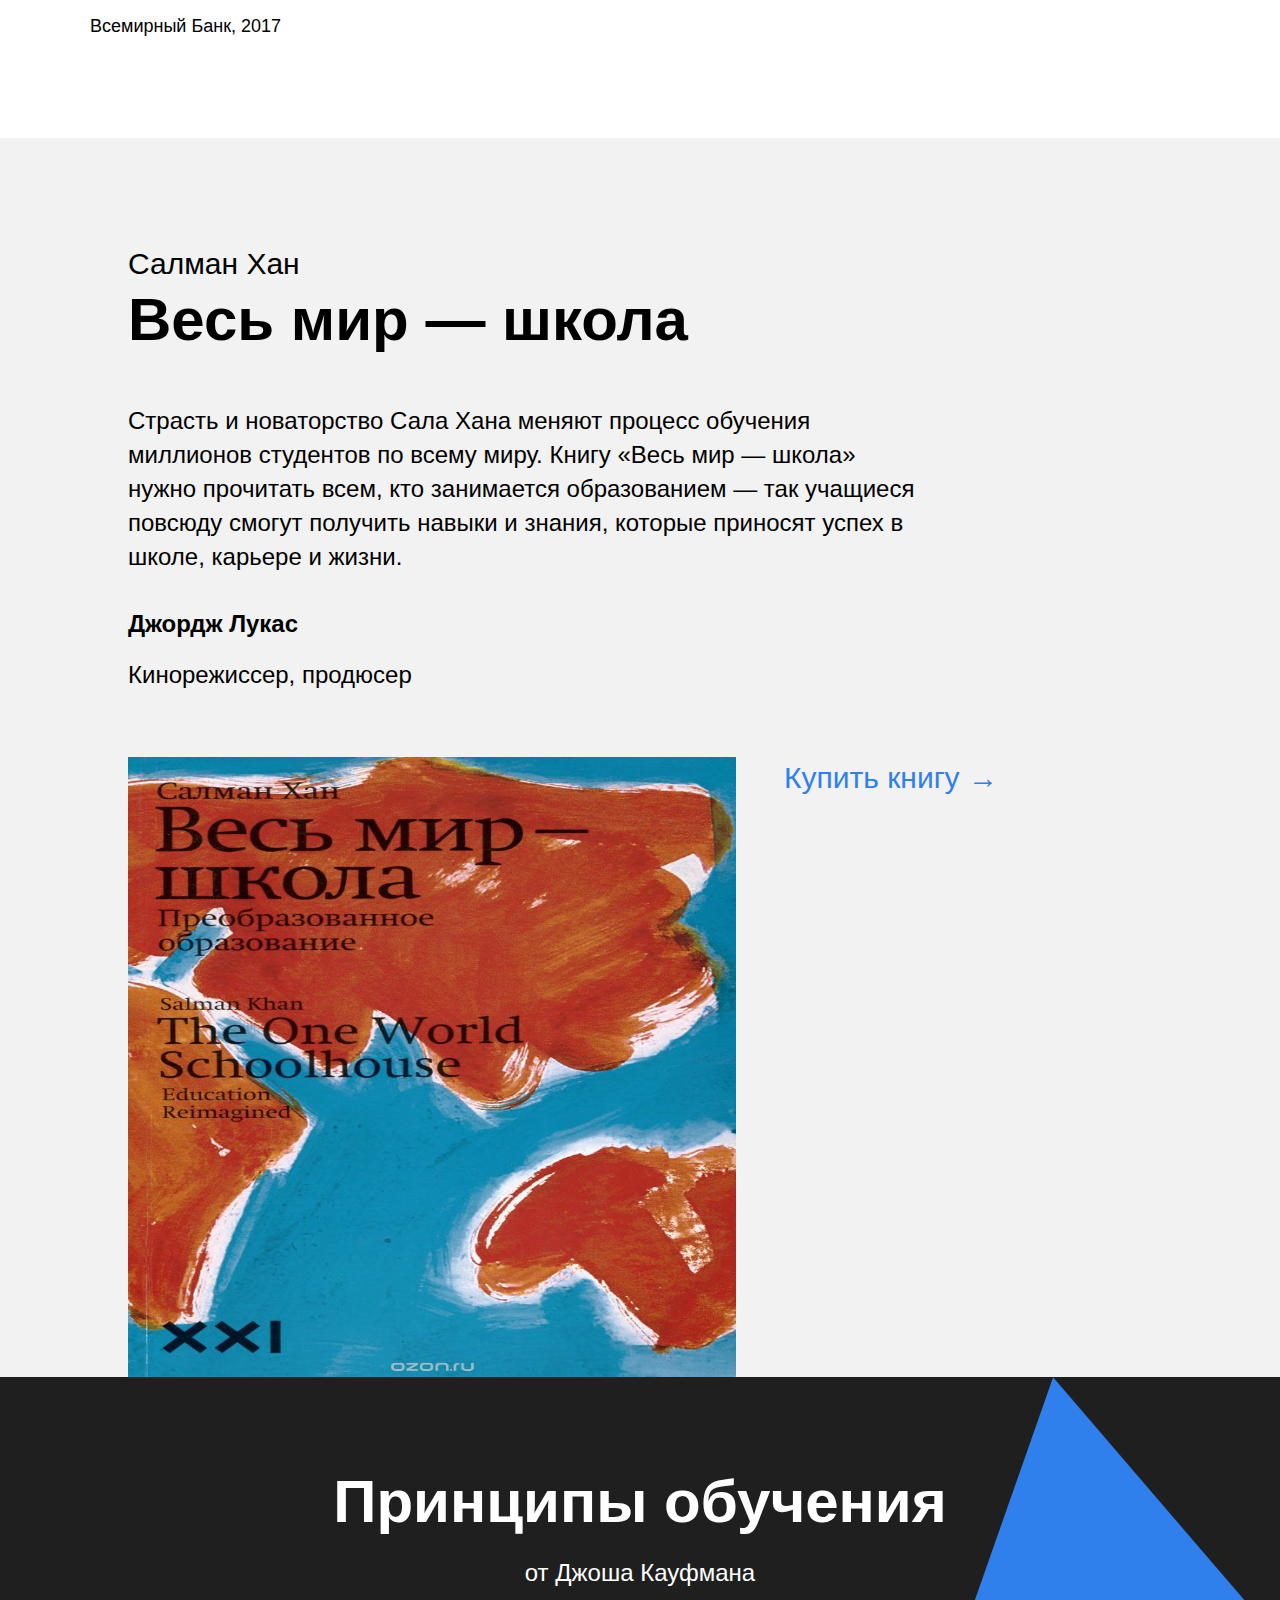
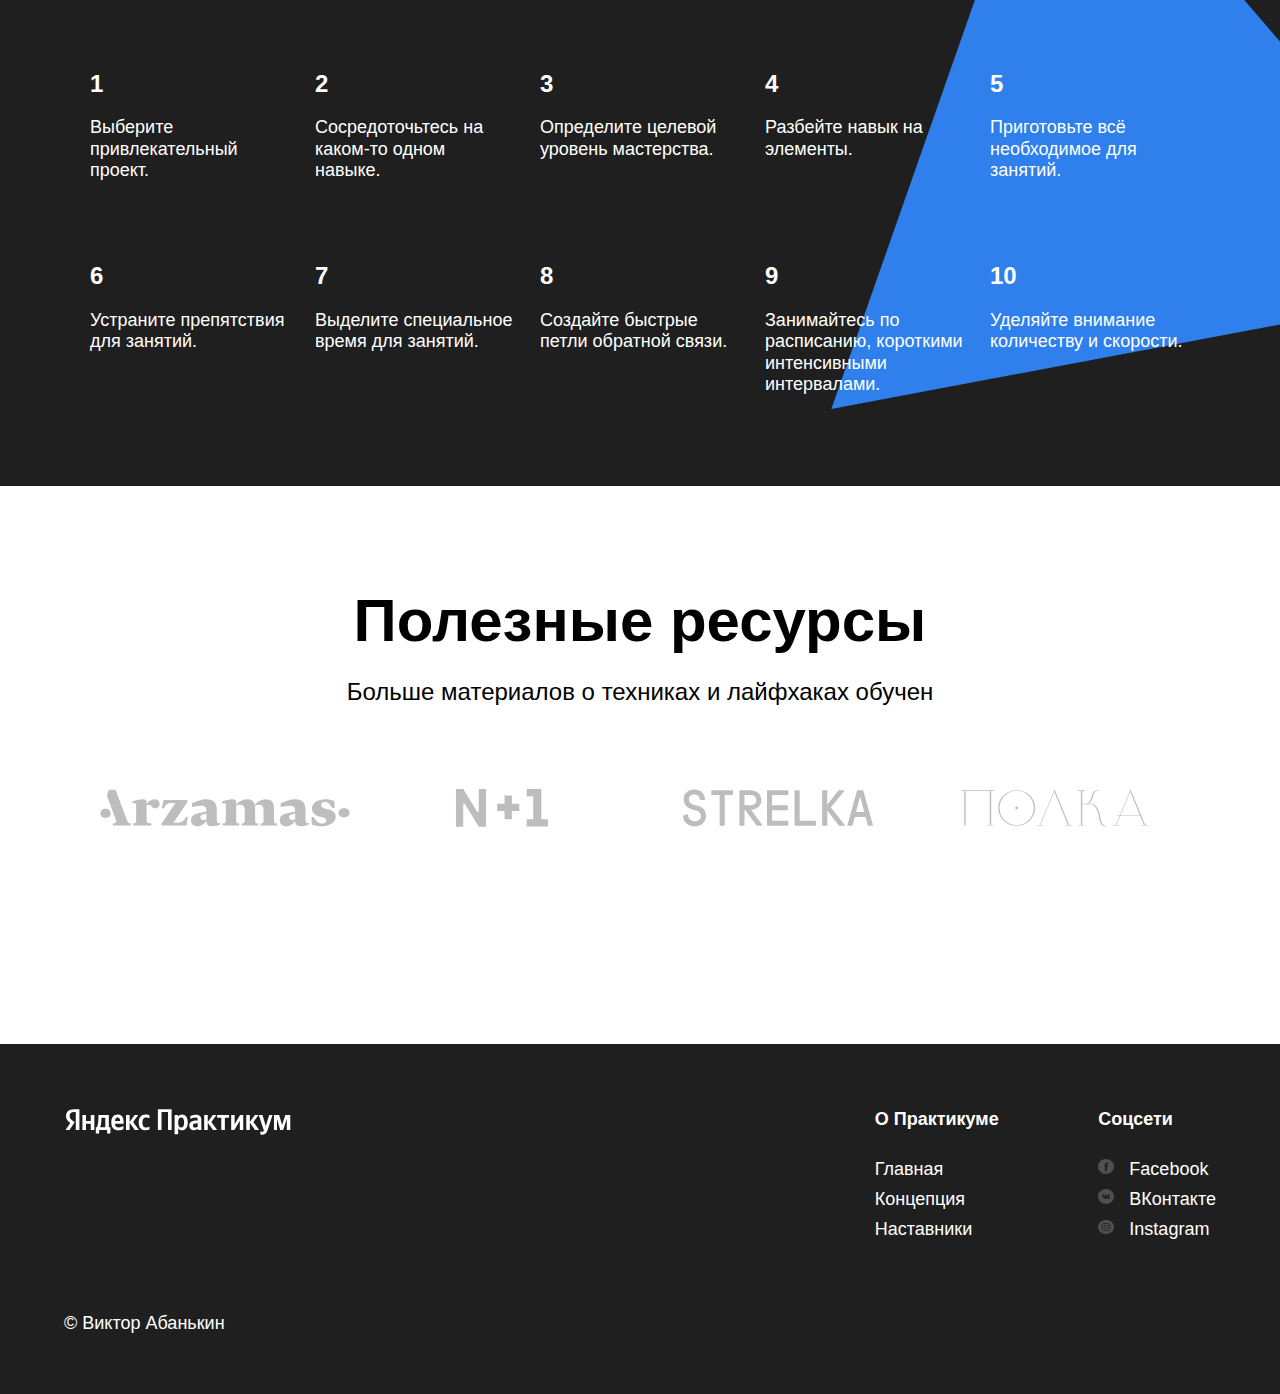
==== commit c6f3d86b: "Вторая часть проекта.." ====
--- a/index.html
+++ b/index.html
@@ -64,9 +64,9 @@
             <h2 class="section-title">Видео нa TED</h2>
             <p class="section-subtitle">Для тех, кто любит прокрастинировать</p>
             <div class="video__iframes">
-                <iframe class="video__iframe" width="515" height="316" src="https://www.youtube.com/embed/5MgBikgcWnY" title="YouTube video player" frameborder="0" 
+                <iframe class="video__iframe" src="https://www.youtube.com/embed/5MgBikgcWnY" title="YouTube video player"  
                 allow="accelerometer; autoplay; clipboard-write; encrypted-media; gyroscope; picture-in-picture" allowfullscreen></iframe>
-                <iframe class="video__iframe" width="515" height="316" src="https://www.youtube.com/embed/arj7oStGLkU" title="YouTube video player" frameborder="0" 
+                <iframe class="video__iframe" src="https://www.youtube.com/embed/arj7oStGLkU" title="YouTube video player"  
                 allow="accelerometer; autoplay; clipboard-write; encrypted-media; gyroscope; picture-in-picture" allowfullscreen></iframe> 
             </div>
         </section>
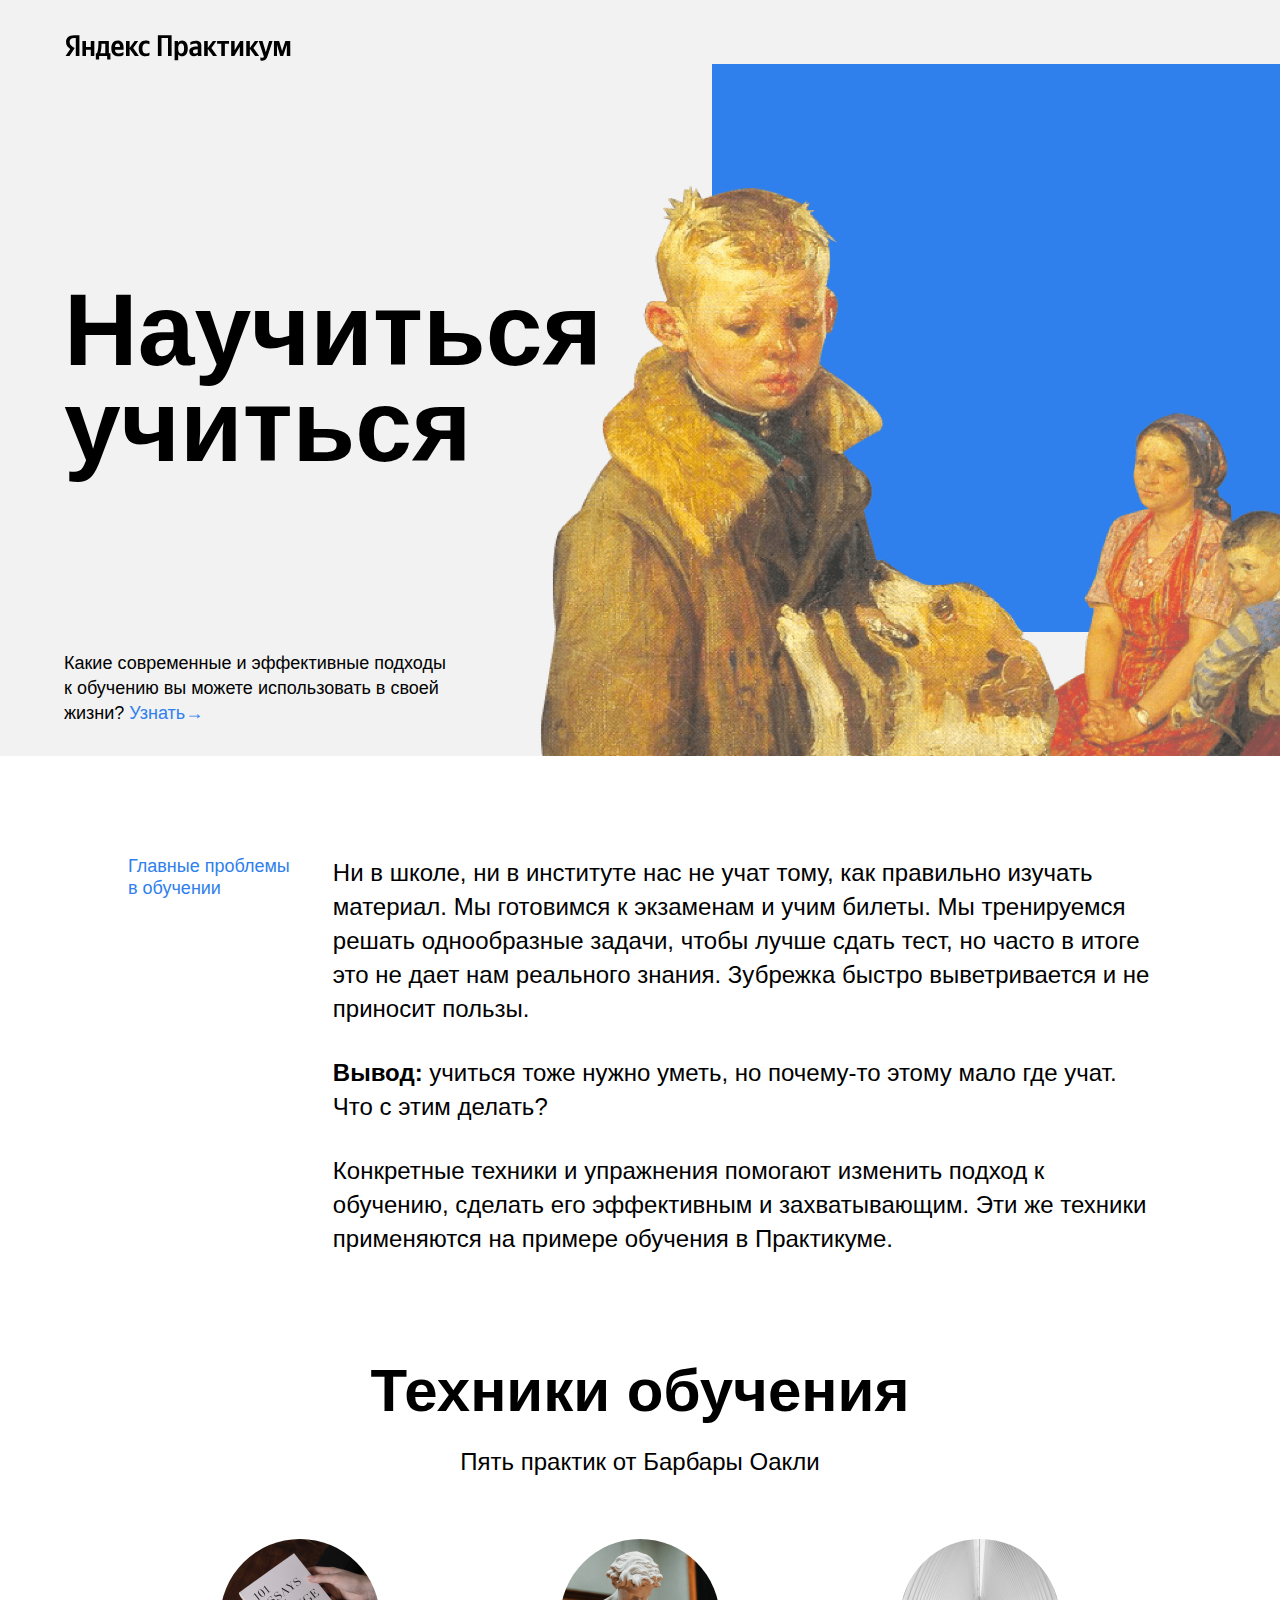
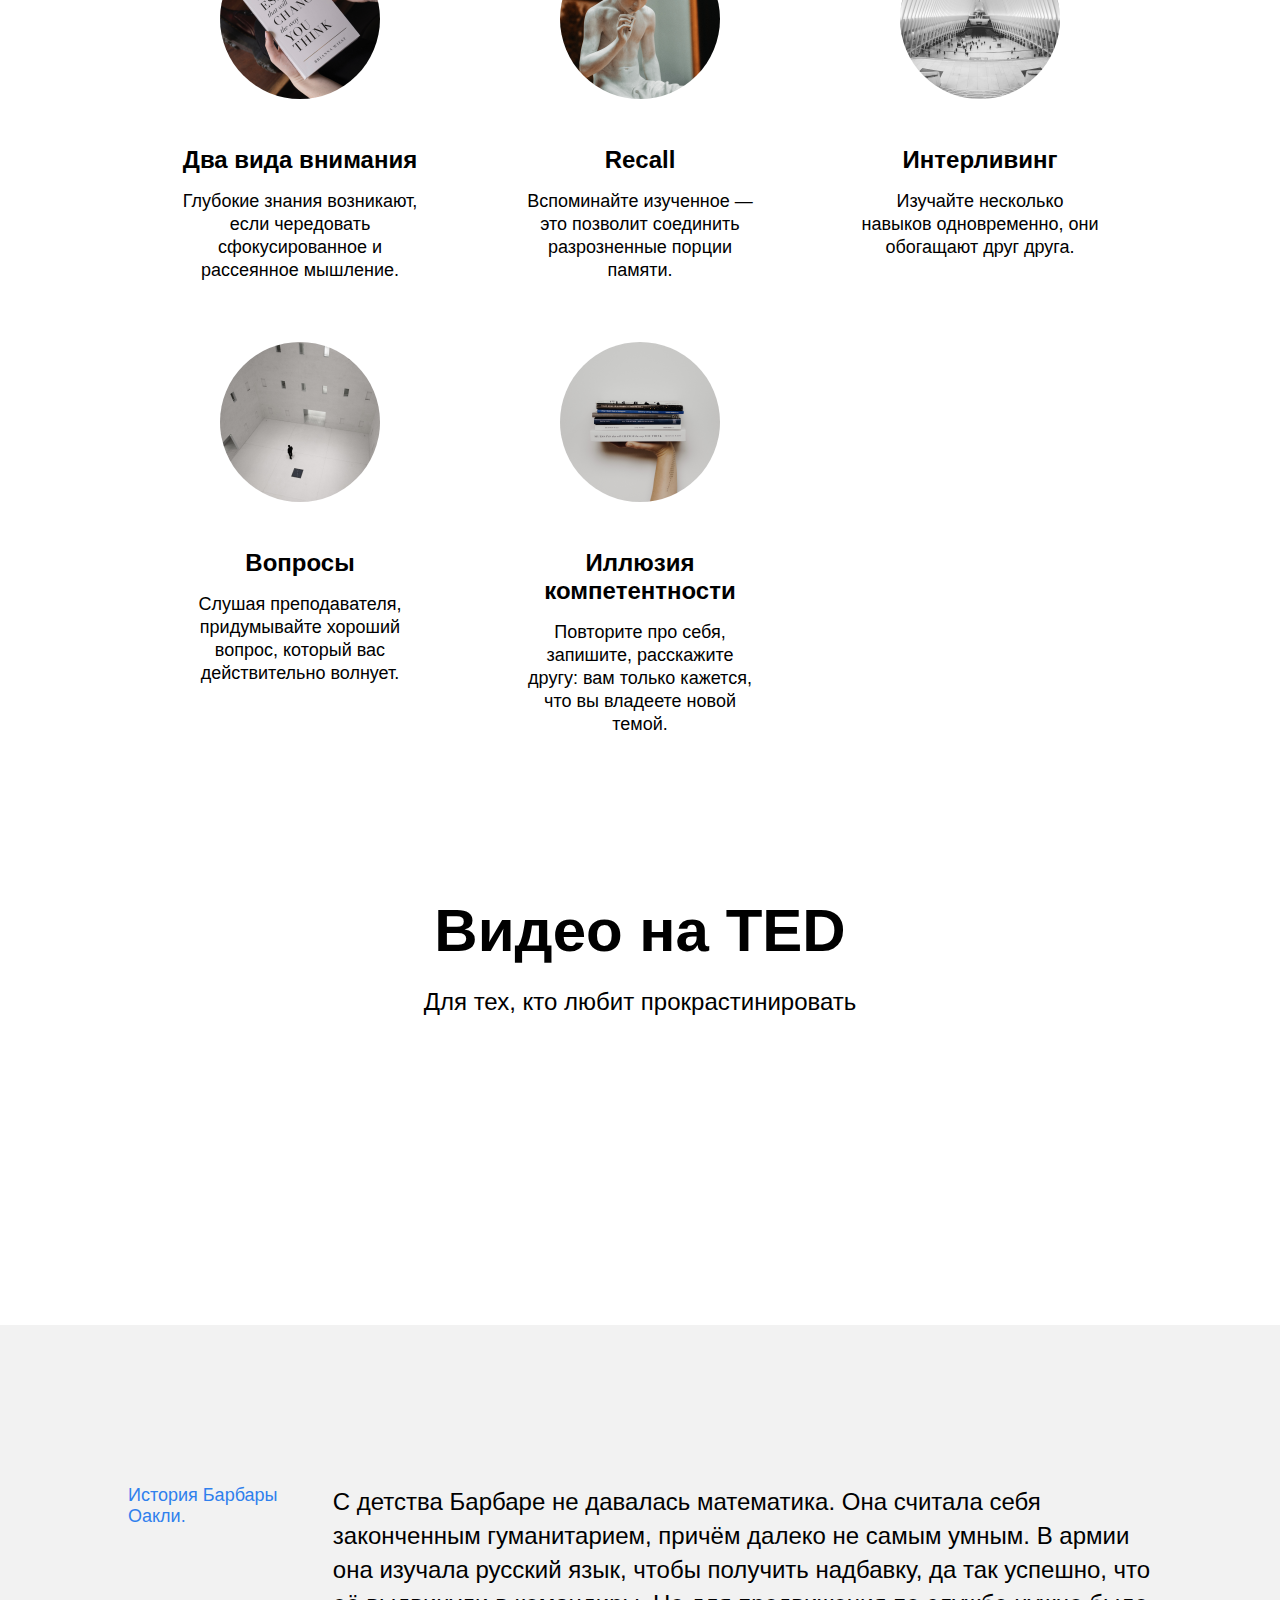
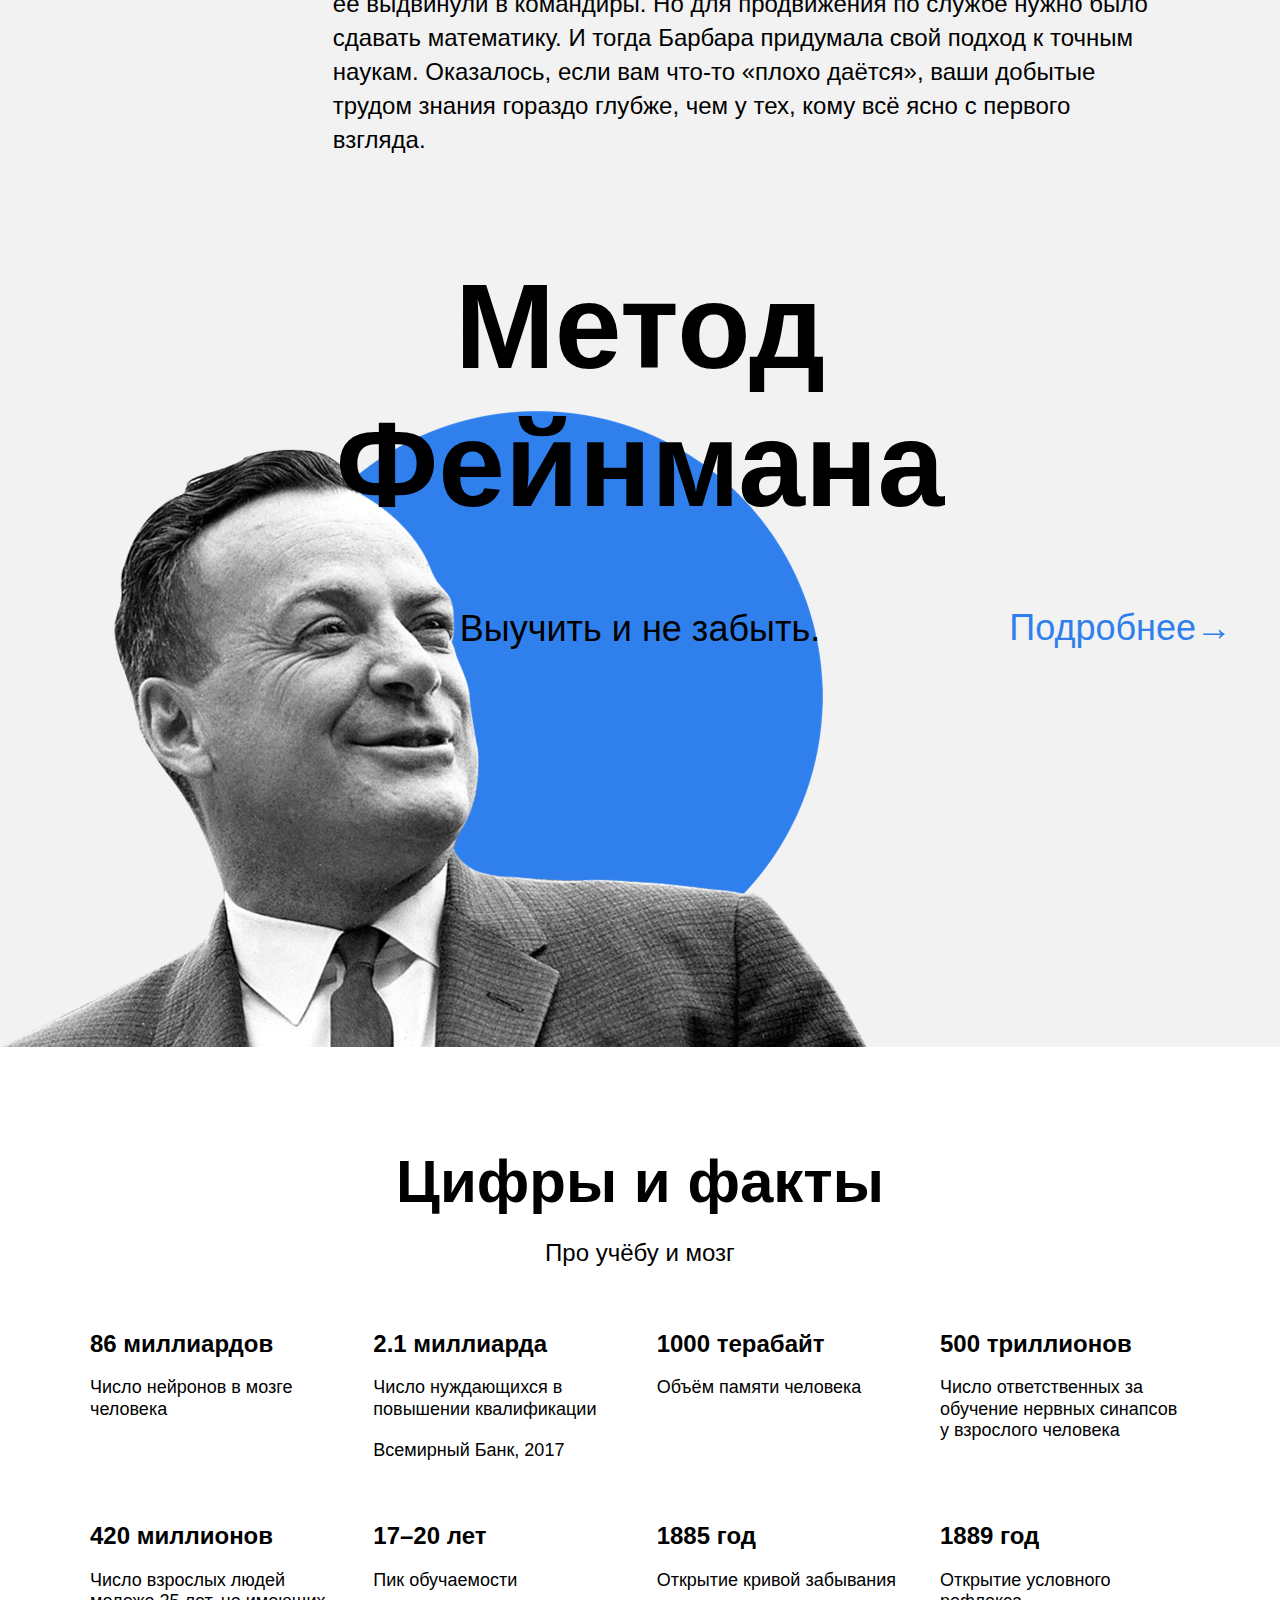
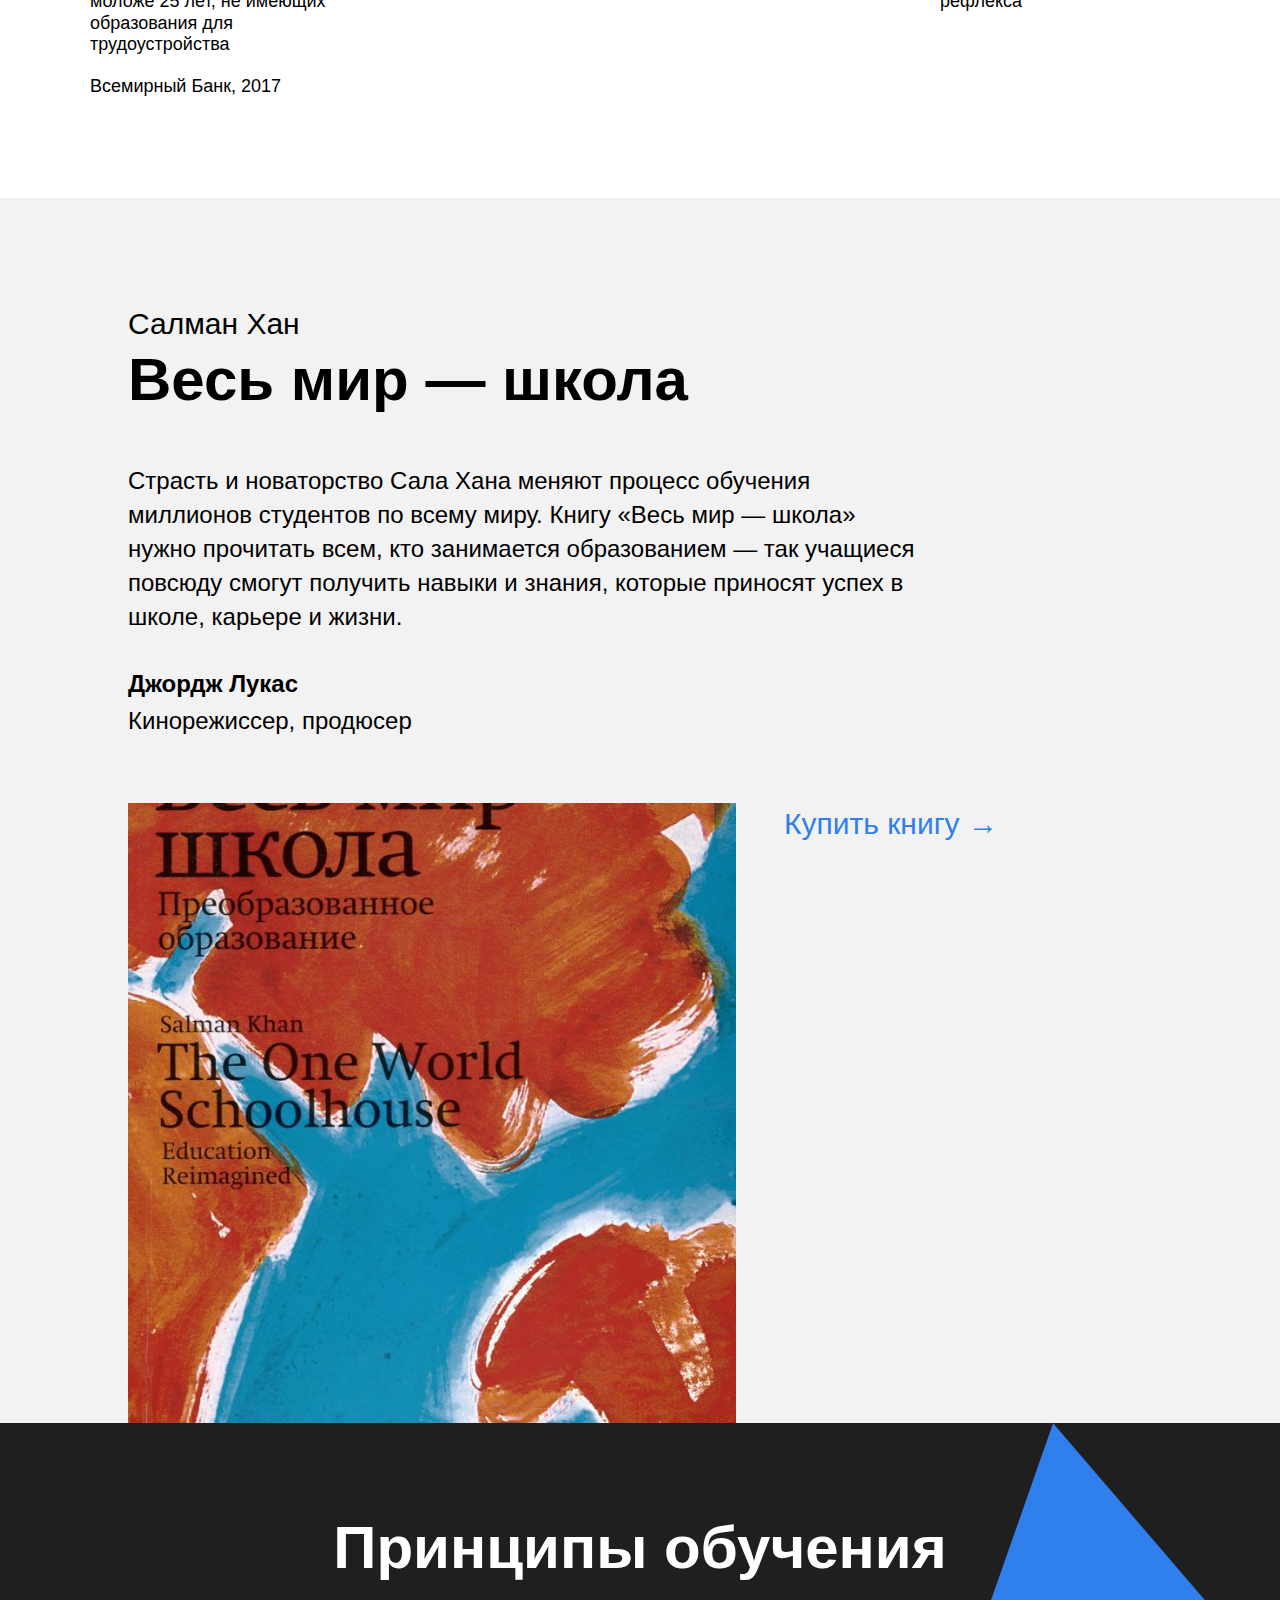
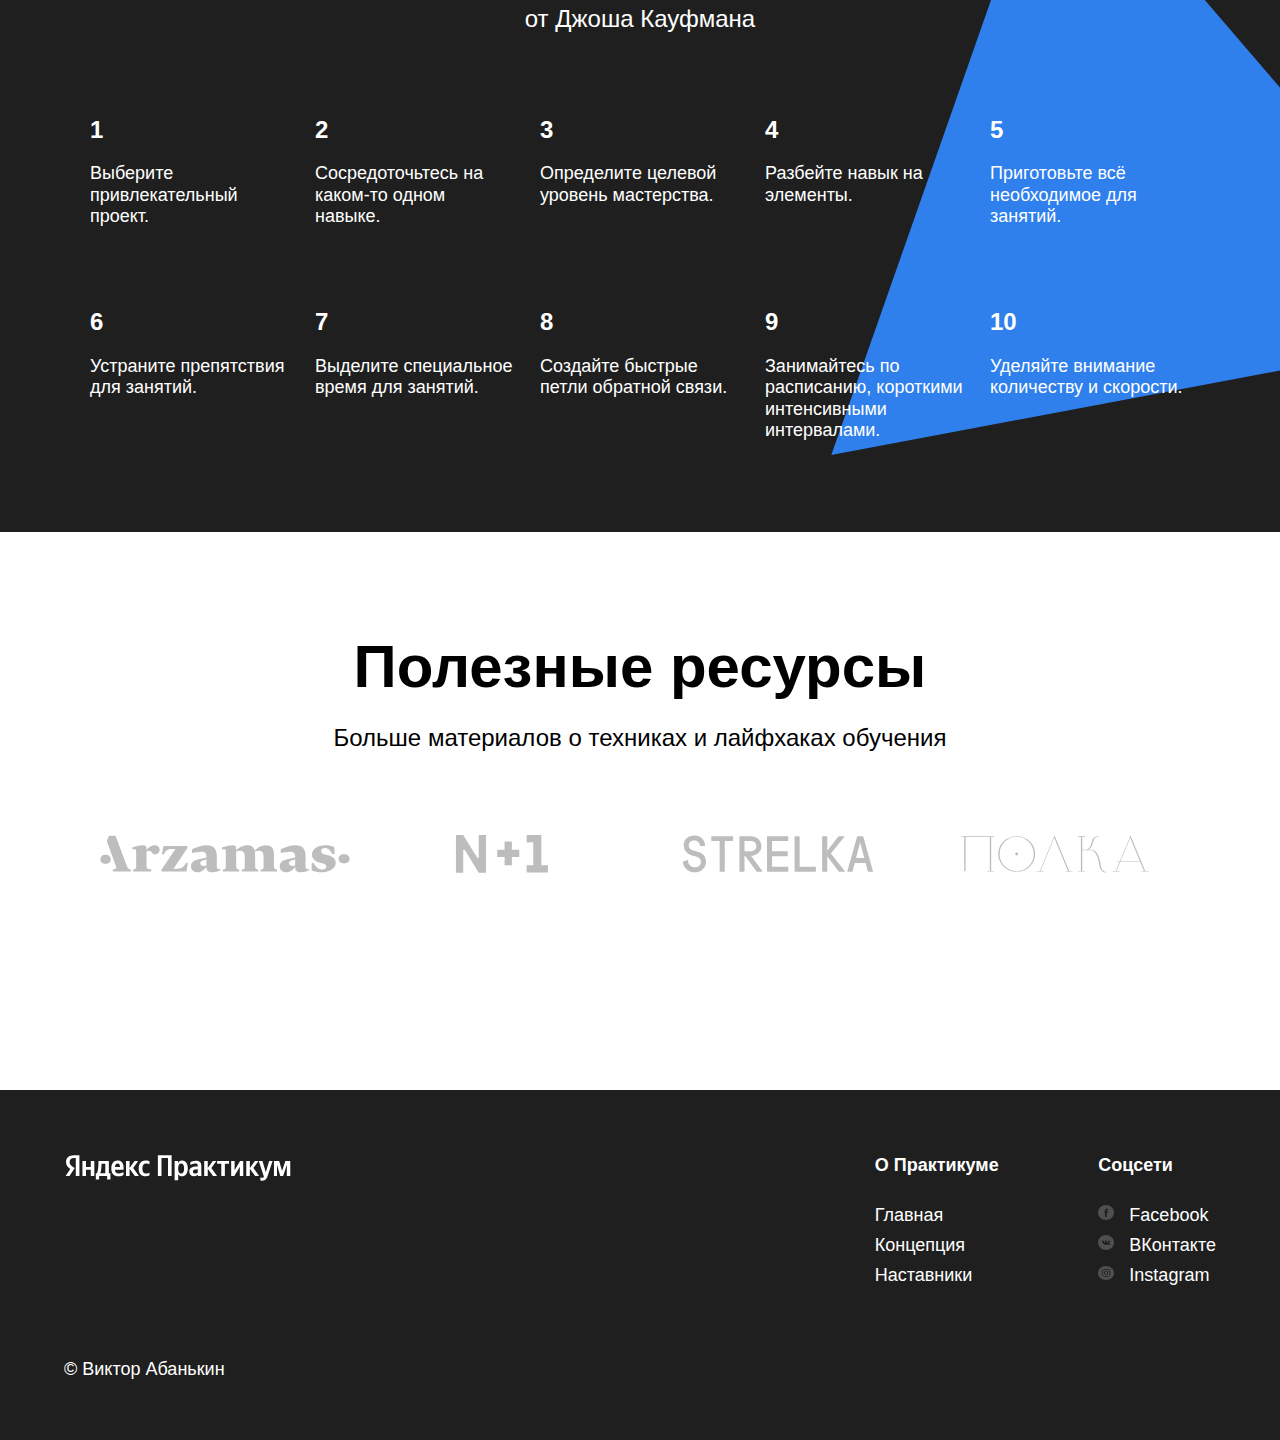
==== commit c12cd1de: "работа над ошибками" ====
--- a/index.html
+++ b/index.html
@@ -15,13 +15,13 @@
             <a href="#" lang="ru" class="header__link">Узнать&#8594;</a>
         </p>
         <img class="header__main-illustration" src="./images/two_again.png" alt="[изображение из картины 'опять двойка']">
-        <div class="header__square-pic"></div>
+        <div class="header__square-pic rotation"></div>
     </header>
 
     <main class="content">
         <section class="description">
             <div class="two-columns">
-                <p class="two-columns__brief">Главные проблемы в обучении</p>
+                <h3 class="two-columns__brief">Главные проблемы в обучении</h3>
                 <div class="two-columns__main-text">
                     <p class="two-columns__paragraph">Ни в школе, ни в институте нас не учат тому, как правильно изучать материал. Мы готовимся к экзаменам и учим билеты. Мы тренируемся решать однообразные задачи, чтобы лучше сдать тест, но часто в итоге это не дает нам реального знания. Зубрежка быстро выветривается и не приносит пользы.</p>
                     <p class="two-columns__paragraph"><span class="two-columns__span-accent">Вывод:</span> учиться тоже нужно уметь, но почему-то этому мало где учат. Что с этим делать?</p>
@@ -72,7 +72,7 @@
         </section>
         <section class="oakley">
             <div class="two-columns">
-                <p class="two-columns__brief">История Барбары Оакли.</p>
+                <h3 class="two-columns__brief">История Барбары Оакли.</h3>
                 <div class="two-columns__main-text">
                     <p class="two-columns__paragraph">С детства Барбаре не давалась математика. Она считала себя законченным гуманитарием, причём далеко не самым умным. В армии она изучала русский язык, чтобы получить надбавку, да так успешно, что её выдвинули в командиры. Но для продвижения по службе нужно было сдавать математику. И тогда Барбара придумала свой подход к точным наукам. Оказалось, если вам что-то «плохо даётся», ваши добытые трудом знания гораздо глубже, чем у тех, кому всё ясно с первого взгляда.</p>            
                 </div>
@@ -181,11 +181,11 @@
                     <p class="table__text table__text_theme_dark">Уделяйте внимание количеству и скорости.</p>
                 </div>
             </div> 
-            <div class="kaufman__triangle"></div>
+            <div class="kaufman__triangle rotation"></div>
         </section>
         <section class="resources">
             <h2 class="section-title">Полезные ресурсы</h2>
-            <p class="section-subtitle">Больше материалов о техниках и лайфхаках обучен</p>
+            <p class="section-subtitle">Больше материалов о техниках и лайфхаках обучения</p>
             <nav class="resources__logo-zone">
                 <a href="#" lang="ru" class="resources__link">
                     <img class="resources__logo" src="./images/logo/resources-arzamas.svg" alt="логотип Арзамас">
--- a/pages/index.css
+++ b/pages/index.css
@@ -1,70 +1,70 @@
-@import url(../Blocks/rotation/rotation.css);
 @import url(../vendor/normalize.css);
-@import url(../Blocks/page/page.css);
-@import url(../Blocks/header/header.css);
-@import url(../Blocks/logo/logo.css);
-@import url(../Blocks/logo/place_header/logo_place_header.css);
-@import url(../Blocks/header/__title/header__title.css);
-@import url(../Blocks/header/__subtitle/header__subtitle.css);
-@import url(../Blocks/header/__link/header__link.css);
-@import url(../Blocks/header/__main/header__main-illustration.css);
-@import url(../Blocks/header/__square/header__square-pic.css);
-@import url(../Blocks/description/description.css);
-@import url(../Blocks/two-columns/two-columns.css);
-@import url(../Blocks/two-columns/__brief/two-columns__brief.css);
-@import url(../Blocks/two-columns/__main/two-columns__main-text.css);
-@import url(../Blocks/two-columns/__paragraph/two-columns__paragraph.css);
-@import url(../Blocks/two-columns/__span/two-columns__span-accent.css);
-@import url(../Blocks/techniques/techniques.css);
-@import url(../Blocks/cards/cards.css);
-@import url(../Blocks/cards/__item/cards__item.css);
-@import url(../Blocks/cards/__image/cards__image.css);
-@import url(../Blocks/cards/__title/cards__title.css);
-@import url(../Blocks/cards/__description/cards__description.css);
-@import url(../Blocks/video/video.css);
-@import url(../Blocks/video/__iframes/video__iframes.css);
-@import url(../Blocks/video/__iframe/video__iframe.css);
-@import url(../Blocks/oakley/oakley.css);
-@import url(../Blocks/khan/khan.css);
-@import url(../Blocks/khan/__container/khan__container.css);
-@import url(../Blocks/khan/__author/khan__author.css);
-@import url(../Blocks/khan/__title/khan__title.css);
-@import url(../Blocks/khan/__quote/khan__quote.css);
-@import url(../Blocks/khan/__quote/-author/khan__quote-author.css);
-@import url(../Blocks/khan/__quote/-author/khan__quote-author-subline.css);
-@import url(../Blocks/khan/__book/-container/khan__book-container.css);
-@import url(../Blocks/khan/__book/-pic/khan__book-pic.css);
-@import url(../Blocks/khan/__buy-link/khan__buy-link.css);
-@import url(../Blocks/digits/digits.css);
-@import url(../Blocks/section/-title/section-title.css);
-@import url(../Blocks/section/-subtitle/section-subtitle.css);
-@import url(../Blocks/table/table.css);
-@import url(../Blocks/table/__cell/table__cell.css);
-@import url(../Blocks/table/__heading/table__heading.css);
-@import url(../Blocks/table/__text/table__text.css);
-@import url(../Blocks/feynman/feynman.css);
-@import url(../Blocks/feynman/__title/feynman__title.css);
-@import url(../Blocks/feynman/__subtitle/feynman__subtitle.css);
-@import url(../Blocks/feynman/__link/feynman__link.css);
-@import url(../Blocks/kaufman/kaufman.css);
-@import url(../Blocks/kaufman/__triangle/kaufman__triangle.css);
-@import url(../Blocks/table/_theme/table_theme_dark.css);
-@import url(../Blocks/section/-title/_theme/section-title_theme_dark.css);
-@import url(../Blocks/section/-subtitle/_theme/section-subtitle_theme_dark.css);
-@import url(../Blocks/table/__cell/_theme/table__cell_theme_dark.css);
-@import url(../Blocks/table/__heading/_theme/table__heading_theme_dark.css);
-@import url(../Blocks/table/__text/_theme/table__text_theme_dark.css);
-@import url(../Blocks/resources/resources.css);
-@import url(../Blocks/resources/__logo/resources__logo-zone.css);
-@import url(../Blocks/resources/__link/resources__link.css);
-@import url(../Blocks/resources/__logo/resources__logo.css);
-@import url(../Blocks/footer/footer.css);
-@import url(../Blocks/footer/__columns/footer__columns.css);
-@import url(../Blocks/footer/__column/_content/footer__column_content_copyright.css);
-@import url(../Blocks/footer/__author/footer__author.css);
-@import url(../Blocks/footer/__column/_content/footer__column_content_info.css);
-@import url(../Blocks/footer/__column/_content/footer__column_content_social.css);
-@import url(../Blocks/footer/__column/-heading/footer__column-heading.css);
-@import url(../Blocks/footer/__column/-links/footer__column-links.css);
-@import url(../Blocks/footer/__column/-link/footer__column-link.css);
-@import url(../Blocks/footer/__social/footer__social-icon.css);+@import url(../bloks/rotation/rotation.css);
+@import url(../bloks/page/page.css);
+@import url(../bloks/header/header.css);
+@import url(../bloks/logo/logo.css);
+@import url(../bloks/logo/_place/logo_place_header.css);
+@import url(../bloks/header/__title/header__title.css);
+@import url(../bloks/header/__subtitle/header__subtitle.css);
+@import url(../bloks/header/__link/header__link.css);
+@import url(../bloks/header/__main-illustration/header__main-illustration.css);
+@import url(../bloks/header/__square-pic/header__square-pic.css);
+@import url(../bloks/description/description.css);
+@import url(../bloks/two-columns/two-columns.css);
+@import url(../bloks/two-columns/__brief/two-columns__brief.css);
+@import url(../bloks/two-columns/__main-text/two-columns__main-text.css);
+@import url(../bloks/two-columns/__paragraph/two-columns__paragraph.css);
+@import url(../bloks/two-columns/__span-accent/two-columns__span-accent.css);
+@import url(../bloks/techniques/techniques.css);
+@import url(../bloks/cards/cards.css);
+@import url(../bloks/cards/__item/cards__item.css);
+@import url(../bloks/cards/__image/cards__image.css);
+@import url(../bloks/cards/__title/cards__title.css);
+@import url(../bloks/cards/__description/cards__description.css);
+@import url(../bloks/video/video.css);
+@import url(../bloks/video/__iframes/video__iframes.css);
+@import url(../bloks/video/__iframe/video__iframe.css);
+@import url(../bloks/oakley/oakley.css);
+@import url(../bloks/khan/khan.css);
+@import url(../bloks/khan/__container/khan__container.css);
+@import url(../bloks/khan/__author/khan__author.css);
+@import url(../bloks/khan/__title/khan__title.css);
+@import url(../bloks/khan/__quote/khan__quote.css);
+@import url(../bloks/khan/__quote-author/khan__quote-author.css);
+@import url(../bloks/khan/__quote-author/khan__quote-author-subline.css);
+@import url(../bloks/khan/__book-container/khan__book-container.css);
+@import url(../bloks/khan/__book-pic/khan__book-pic.css);
+@import url(../bloks/khan/__buy-link/khan__buy-link.css);
+@import url(../bloks/digits/digits.css);
+@import url(../bloks/section-title/section-title.css);
+@import url(../bloks/section-subtitle/section-subtitle.css);
+@import url(../bloks/table/table.css);
+@import url(../bloks/table/__cell/table__cell.css);
+@import url(../bloks/table/__heading/table__heading.css);
+@import url(../bloks/table/__text/table__text.css);
+@import url(../bloks/feynman/feynman.css);
+@import url(../bloks/feynman/__title/feynman__title.css);
+@import url(../bloks/feynman/__subtitle/feynman__subtitle.css);
+@import url(../bloks/feynman/__link/feynman__link.css);
+@import url(../bloks/kaufman/kaufman.css);
+@import url(../bloks/kaufman/__triangle/kaufman__triangle.css);
+@import url(../bloks/table/_theme/table_theme_dark.css);
+@import url(../bloks/section-title/_theme/section-title_theme_dark.css);
+@import url(../bloks/section-subtitle/_theme/section-subtitle_theme_dark.css);
+@import url(../bloks/table/__cell/_theme/table__cell_theme_dark.css);
+@import url(../bloks/table/__heading/_theme/table__heading_theme_dark.css);
+@import url(../bloks/table/__text/_theme/table__text_theme_dark.css);
+@import url(../bloks/resources/resources.css);
+@import url(../bloks/resources/__logo-zone/resources__logo-zone.css);
+@import url(../bloks/resources/__link/resources__link.css);
+@import url(../bloks/resources/__logo/resources__logo.css);
+@import url(../bloks/footer/footer.css);
+@import url(../bloks/footer/__columns/footer__columns.css);
+@import url(../bloks/footer/__column/_content/footer__column_content_copyright.css);
+@import url(../bloks/footer/__author/footer__author.css);
+@import url(../bloks/footer/__column/_content/footer__column_content_info.css);
+@import url(../bloks/footer/__column/_content/footer__column_content_social.css);
+@import url(../bloks/footer/__column-heading/footer__column-heading.css);
+@import url(../bloks/footer/__column-links/footer__column-links.css);
+@import url(../bloks/footer/__column-link/footer__column-link.css);
+@import url(../bloks/footer/__social/footer__social-icon.css);